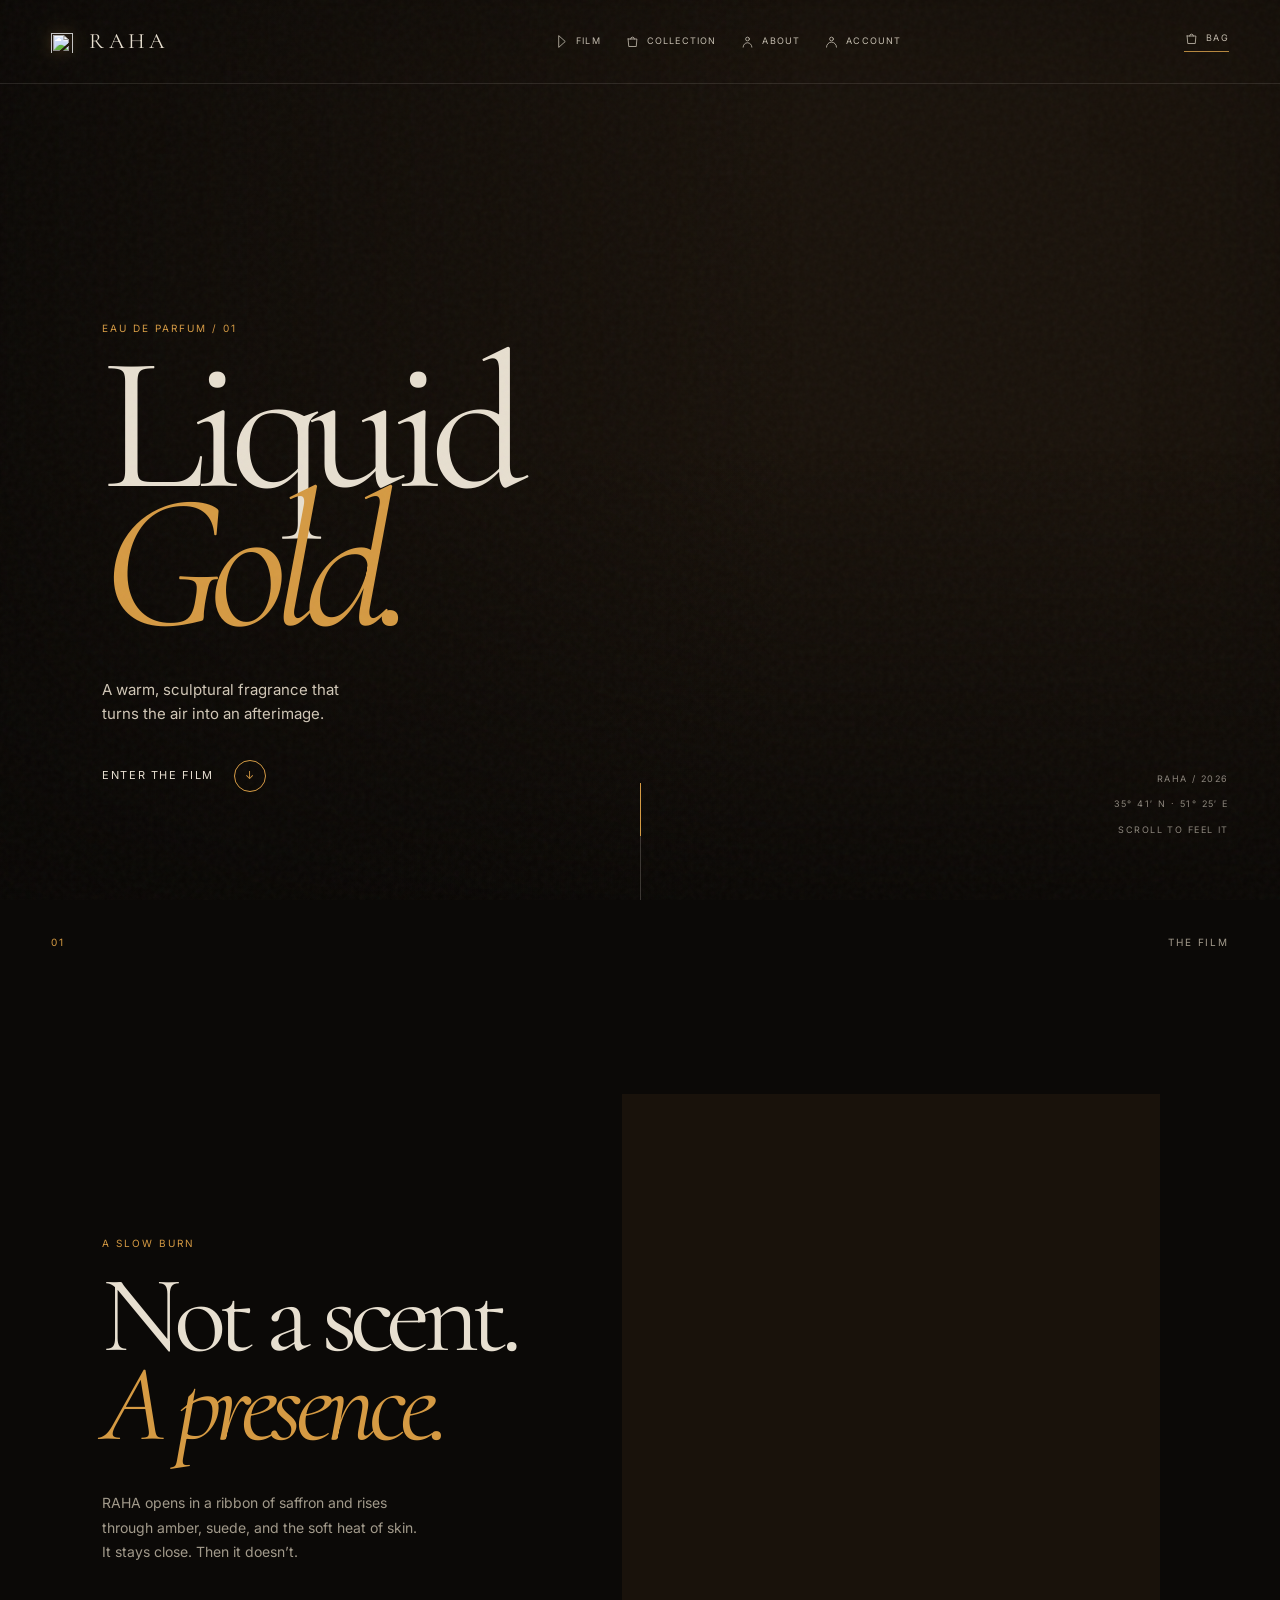
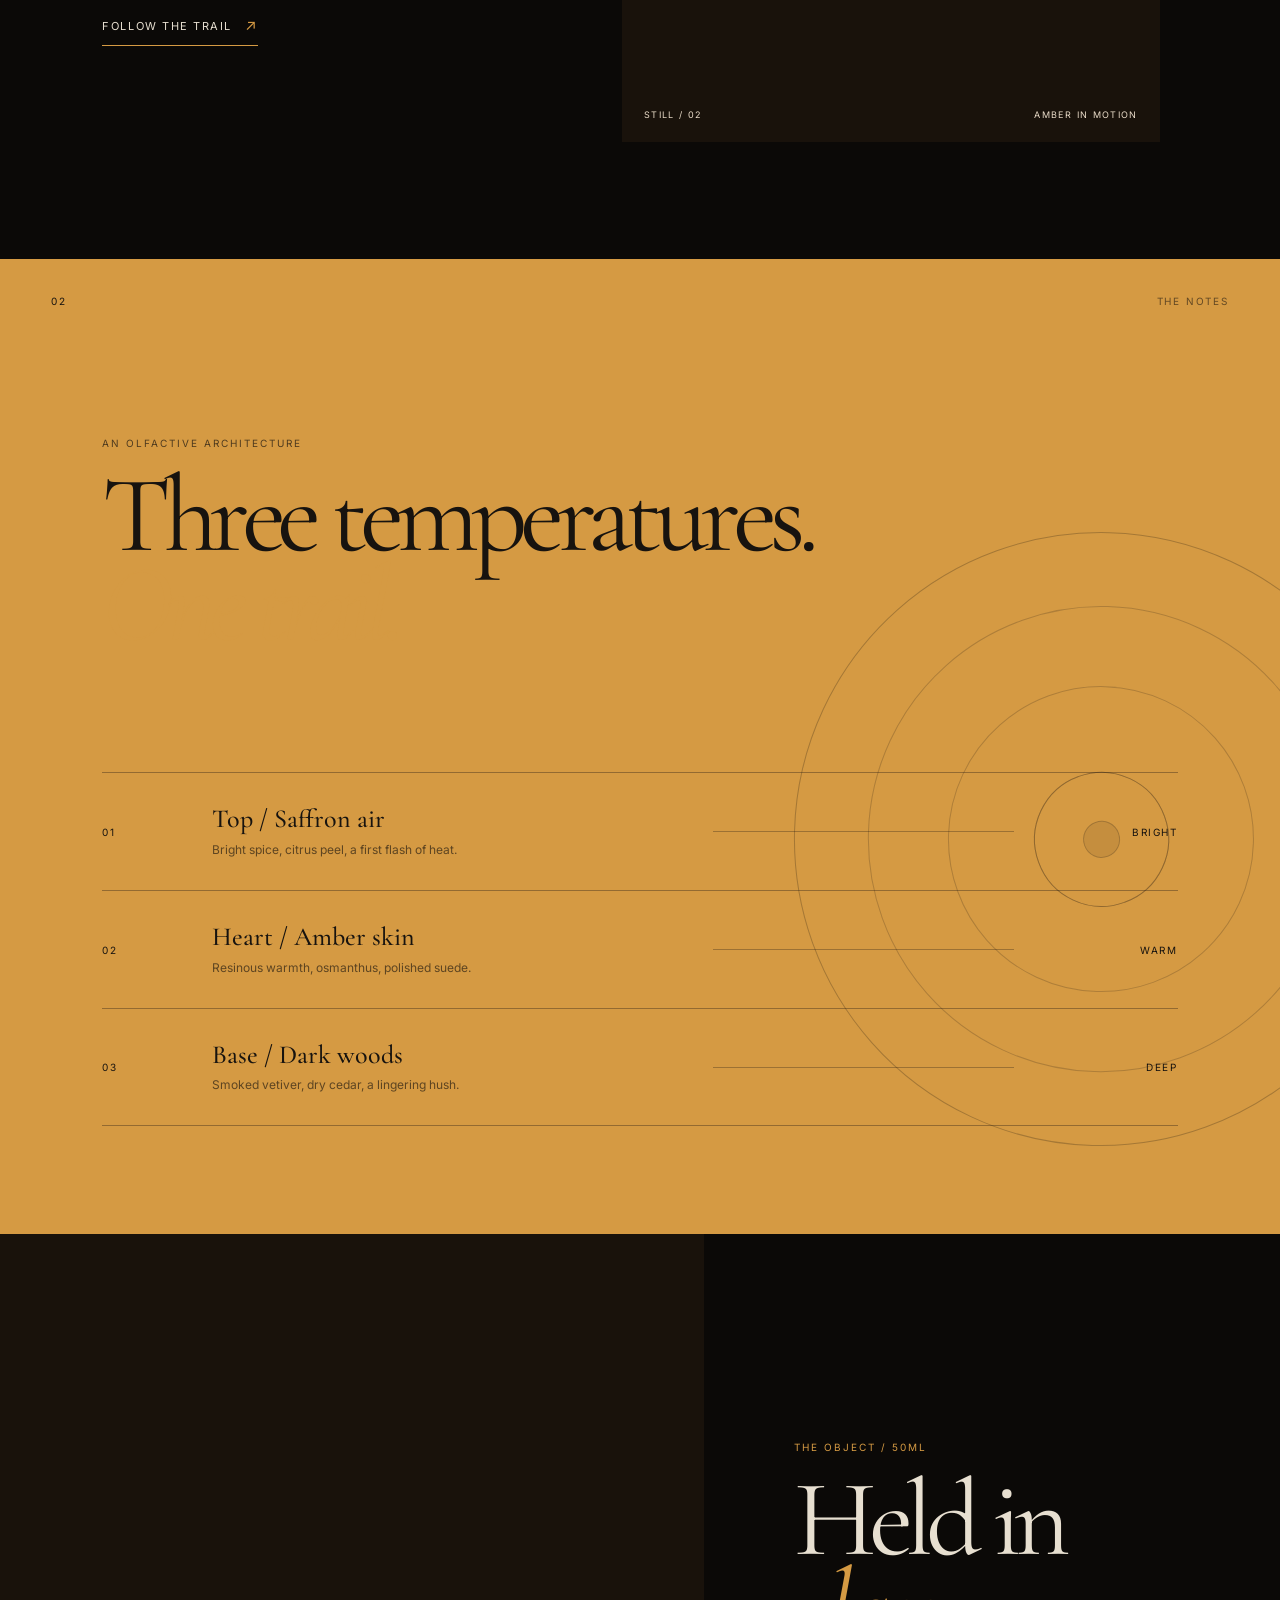
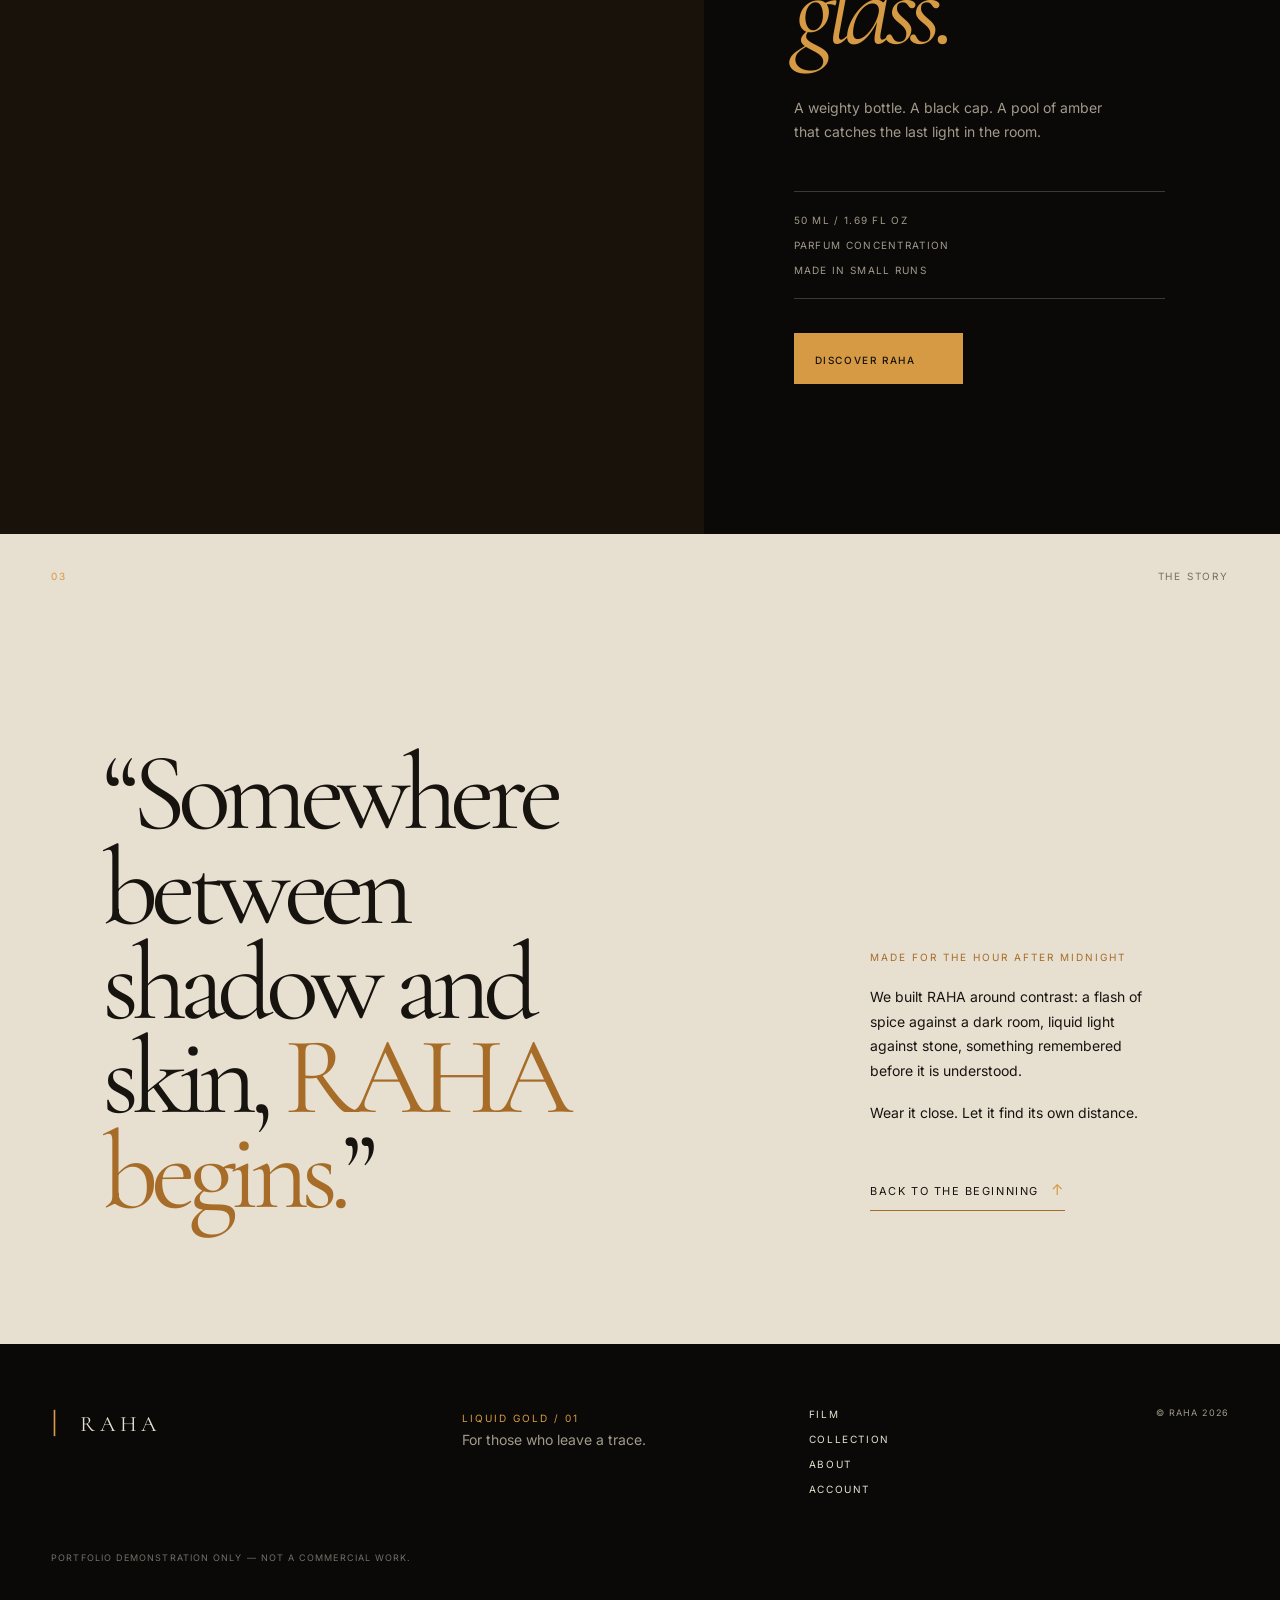
==== index.html @ 5ce5395a "feat: add account dashboard favourites and admin navigation" ====
<!doctype html>
<html lang="en">
<head>
  <meta charset="UTF-8" />
  <meta name="viewport" content="width=device-width, initial-scale=1.0" />
  <meta name="theme-color" content="#0b0907" />
  <meta name="description" content="RAHA — Liquid Gold. A fragrance film held in glass." />
  <title>RAHA — Liquid Gold</title>
  <link rel="preconnect" href="https://fonts.googleapis.com">
  <link rel="preconnect" href="https://fonts.gstatic.com" crossorigin>
  <link href="https://fonts.googleapis.com/css2?family=Cormorant+Garamond:wght@400;500;600;700&family=Inter:wght@400;500;600&display=swap" rel="stylesheet">
  <link rel="stylesheet" href="/styles.css" />
</head>
<body>
  <div class="noise" aria-hidden="true"></div>
  <header class="site-header"><a class="wordmark brand-lockup" href="/" aria-label="RAHA home"><img class="brand-mark" src="/media/raha-logo-mark.svg" alt=""><span>RAHA</span></a><nav class="icon-nav" aria-label="Primary navigation"><a href="/" title="The film" aria-label="The film"><svg class="nav-icon" viewBox="0 0 24 24"><path d="m8 3 10 9-10 9z"/></svg><span>Film</span></a><a href="/collection.html" title="Collection" aria-label="Collection"><svg class="nav-icon" viewBox="0 0 24 24"><path d="M5 8h14l-1 12H6L5 8Z"/><path d="M9 8a3 3 0 0 1 6 0"/></svg><span>Collection</span></a><a href="/about.html" title="About Yohana" aria-label="About Yohana"><svg class="nav-icon" viewBox="0 0 24 24"><circle cx="12" cy="8" r="3"/><path d="M5 21a7 7 0 0 1 14 0"/></svg><span>About</span></a><a href="/account.html" title="Account" aria-label="Account"><svg class="nav-icon" viewBox="0 0 24 24"><circle cx="12" cy="8" r="3"/><path d="M4 21a8 8 0 0 1 16 0"/></svg><span>Account</span></a></nav><div class="header-actions"><a class="icon-link bag-link" href="/collection.html#cart" title="Bag" aria-label="Bag"><svg class="nav-icon" viewBox="0 0 24 24"><path d="M5 8h14l-1 12H6L5 8Z"/><path d="M9 8a3 3 0 0 1 6 0"/></svg><span>Bag</span></a></div><button class="menu-toggle" type="button" aria-expanded="false" aria-controls="mobile-menu"><span></span><span></span><span></span><span class="sr-only">Open menu</span></button></header>
  <div id="mobile-menu" class="mobile-menu" aria-hidden="true"><a href="/">Film</a><a href="/collection.html">Collection</a><a href="/about.html">About</a><a href="/account.html">Account</a><a href="/collection.html#cart">Bag</a></div>

  <main id="top">
    <section class="hero" aria-labelledby="hero-title">
      <div class="hero-media media-frame" data-depth="0.08"><video autoplay muted loop playsinline poster="/media/raha-liquid-poster.jpg" aria-label="Abstract amber liquid moving in slow motion"><source src="/media/raha-liquid.mp4" type="video/mp4" /></video><div class="vignette"></div></div>
      
      <div class="hero-overlay"></div>
      <div class="hero-light" aria-hidden="true"></div>
      <div class="hero-copy" data-reveal>
        <p class="eyebrow">Eau de parfum / 01</p>
        <h1 id="hero-title">Liquid<br><em>Gold.</em></h1>
        <p class="hero-intro">A warm, sculptural fragrance that turns the air into an afterimage.</p>
        <a class="line-cta" data-magnetic href="#film"><span>Enter the film</span><b>↓</b></a>
      </div>
      <div class="hero-meta"><span>RAHA / 2026</span><span>35° 41′ N · 51° 25′ E</span><span>Scroll to feel it</span></div>
      <div class="hero-scroll" aria-hidden="true"><span></span></div>
    </section>

    <section id="film" class="film-section section-dark">
      <div class="section-kicker"><span>01</span><span>THE FILM</span></div>
      <div class="film-grid">
        <div class="film-copy" data-reveal><p class="eyebrow">A slow burn</p><h2>Not a scent.<br><em>A presence.</em></h2><p class="body-copy">RAHA opens in a ribbon of saffron and rises through amber, suede, and the soft heat of skin. It stays close. Then it doesn’t.</p><a class="text-link" href="#notes">Follow the trail <span>↗</span></a></div>
        <div class="film-reel media-frame" data-reveal data-depth="0.16"><video autoplay muted loop playsinline poster="/media/raha-product.mp4" aria-label="RAHA perfume bottle suspended in warm light"><source src="/media/raha-product.mp4" type="video/mp4" /></video><div class="media-caption"><span>Still / 02</span><span>Amber in motion</span></div></div>
      </div>
    </section>

    <section id="notes" class="notes-section section-amber">
      <div class="section-kicker dark-kicker"><span>02</span><span>THE NOTES</span></div>
      <div class="notes-heading" data-reveal><p class="eyebrow">An olfactive architecture</p><h2>Three temperatures.<br><em>One trail.</em></h2></div>
      <div class="notes-list">
        <article class="note-row" data-reveal><span class="note-index">01</span><div><h3>Top / Saffron air</h3><p>Bright spice, citrus peel, a first flash of heat.</p></div><span class="note-line"></span><span class="note-temp">Bright</span></article>
        <article class="note-row" data-reveal><span class="note-index">02</span><div><h3>Heart / Amber skin</h3><p>Resinous warmth, osmanthus, polished suede.</p></div><span class="note-line"></span><span class="note-temp">Warm</span></article>
        <article class="note-row" data-reveal><span class="note-index">03</span><div><h3>Base / Dark woods</h3><p>Smoked vetiver, dry cedar, a lingering hush.</p></div><span class="note-line"></span><span class="note-temp">Deep</span></article>
      </div>
      <div class="notes-orbit" aria-hidden="true"><span></span><span></span><span></span></div>
    </section>

    <section class="object-section section-dark" id="shop">
      <div class="object-media media-frame" data-depth="0.12"><video autoplay muted loop playsinline poster="/media/raha-stone.mp4" aria-label="RAHA perfume bottle in a monolithic gallery"><source src="/media/raha-stone.mp4" type="video/mp4" /></video></div>
      <div class="object-copy" data-reveal><p class="eyebrow">The object / 50ml</p><h2>Held in<br><em>glass.</em></h2><p class="body-copy">A weighty bottle. A black cap. A pool of amber that catches the last light in the room.</p><div class="object-details"><span>50 ml / 1.69 fl oz</span><span>Parfum concentration</span><span>Made in small runs</span></div><button class="button-primary" data-magnetic type="button" id="discover-button">Discover RAHA <span>↗</span></button></div>
    </section>

    <section id="story" class="story-section section-paper">
      <div class="section-kicker"><span>03</span><span>THE STORY</span></div>
      <div class="story-grid"><p class="story-display" data-reveal>“Somewhere between shadow and skin, <em>RAHA begins.</em>”</p><div class="story-copy" data-reveal><p class="eyebrow">Made for the hour after midnight</p><p>We built RAHA around contrast: a flash of spice against a dark room, liquid light against stone, something remembered before it is understood.</p><p>Wear it close. Let it find its own distance.</p><a class="text-link dark-link" href="#top">Back to the beginning <span>↑</span></a></div></div>
    </section>

    <footer class="site-footer"><div class="footer-mark"><span class="wordmark-mark">|</span> RAHA</div><div><span class="eyebrow">Liquid Gold / 01</span><p>For those who leave a trace.</p></div><div class="footer-links"><a href="#film">Film</a><a href="/collection.html">Collection</a><a href="/about.html">About</a><a href="/account.html">Account</a></div><small>© RAHA 2026</small><p class="noncommercial">Portfolio demonstration only — not a commercial work.</p></footer>
  </main>
    <script src="https://cdn.jsdelivr.net/npm/@supabase/supabase-js@2"></script><script src="/supabase-config.js"></script><script src="/script.js"></script><script src="/favorites.js"></script>
  </body>
</html>
---- styles.css ----
:root{--black:#0b0907;--ink:#17130f;--paper:#e7dfd0;--gold:#d59a43;--gold-soft:#f0c77e;--muted:#a29a8b;--line:rgba(231,223,208,.22);--serif:'Cormorant Garamond',Georgia,serif;--sans:'Inter',Arial,sans-serif}*{box-sizing:border-box}html{scroll-behavior:smooth}body{margin:0;background:var(--black);color:var(--paper);font-family:var(--sans);font-size:14px;line-height:1.6;overflow-x:hidden}.noise{position:fixed;inset:0;pointer-events:none;opacity:.07;z-index:20;background-image:url("data:image/svg+xml,%3Csvg viewBox='0 0 180 180' xmlns='http://www.w3.org/2000/svg'%3E%3Cfilter id='n'%3E%3CfeTurbulence type='fractalNoise' baseFrequency='.9' numOctaves='4' stitchTiles='stitch'/%3E%3C/filter%3E%3Crect width='100%25' height='100%25' filter='url(%23n)' opacity='.55'/%3E%3C/svg%3E")}.site-header{height:84px;position:fixed;z-index:30;top:0;left:0;right:0;display:flex;align-items:center;justify-content:space-between;padding:0 4vw;border-bottom:1px solid rgba(231,223,208,.12);mix-blend-mode:screen}.wordmark,.footer-mark{color:var(--paper);font-family:var(--serif);font-size:22px;letter-spacing:.22em;text-decoration:none}.wordmark-mark{color:var(--gold);display:inline-block;margin-right:7px;font-family:var(--sans);font-weight:400}.desktop-nav{display:flex;gap:32px;margin-left:12vw}.desktop-nav a,.shop-link,.sound-toggle,.mobile-menu a,.footer-links a{color:var(--paper);text-decoration:none;font-size:10px;letter-spacing:.16em;text-transform:uppercase}.desktop-nav a{opacity:.72;transition:opacity .25s}.desktop-nav a:hover,.footer-links a:hover{opacity:1}.header-actions{display:flex;align-items:center;gap:24px}.sound-toggle{border:0;background:none;cursor:pointer;padding:10px 0;color:var(--paper);display:flex;gap:8px;align-items:center}.sound-dot{width:7px;height:7px;border:1px solid var(--gold);border-radius:50%;display:inline-block}.sound-toggle[aria-pressed=true] .sound-dot{background:var(--gold);box-shadow:0 0 12px var(--gold)}.shop-link{border-bottom:1px solid var(--gold);padding-bottom:5px}.shop-link span,.text-link span,.button-primary span{color:var(--gold);font-size:15px;margin-left:8px}.menu-toggle{display:none;background:none;border:0;width:28px;padding:6px 0}.menu-toggle span{display:block;height:1px;background:var(--paper);margin:5px 0}.mobile-menu{display:none}.hero{height:100svh;min-height:680px;position:relative;display:flex;align-items:flex-end;overflow:hidden}.media-frame{position:relative;overflow:hidden;background:#19120b}.media-frame video{width:100%;height:100%;object-fit:cover;display:block;filter:saturate(.9) contrast(1.04)}.hero-media{position:absolute;inset:0;transform:scale(1.08);will-change:transform}.hero-media video{filter:brightness(.62) saturate(1.1)}.hero-overlay{position:absolute;inset:0;background:linear-gradient(90deg,rgba(9,7,5,.76),transparent 62%),linear-gradient(0deg,rgba(9,7,5,.85),transparent 50%)}.vignette{position:absolute;inset:0;box-shadow:inset 0 0 160px rgba(0,0,0,.45)}.hero-copy{position:relative;z-index:2;padding:0 8vw 12vh;max-width:770px}.eyebrow{font-size:10px;letter-spacing:.2em;text-transform:uppercase;color:var(--gold);margin:0 0 20px}.hero h1{font-family:var(--serif);font-weight:400;font-size:clamp(90px,15vw,220px);line-height:.72;letter-spacing:-.07em;margin:0 0 46px}.hero h1 em,.section-dark h2 em,.section-amber h2 em,.object-copy h2 em{color:var(--gold);font-weight:400}.hero-intro{font-size:15px;line-height:1.6;max-width:270px;color:#d1c7b7;margin:0 0 34px}.line-cta{color:var(--paper);text-decoration:none;display:flex;align-items:center;gap:20px;width:max-content;font-size:11px;letter-spacing:.14em;text-transform:uppercase}.line-cta b{font-weight:400;border:1px solid var(--gold);border-radius:50%;width:32px;height:32px;display:grid;place-items:center;color:var(--gold)}.hero-meta{position:absolute;right:4vw;bottom:7vh;display:flex;flex-direction:column;gap:11px;text-align:right;color:rgba(231,223,208,.58);font-size:9px;letter-spacing:.16em;text-transform:uppercase}.hero-scroll{position:absolute;bottom:0;left:50%;height:13vh;width:1px;background:rgba(231,223,208,.22)}.hero-scroll span{display:block;height:45%;background:var(--gold);animation:scrollLine 2s ease-in-out infinite}@keyframes scrollLine{0%,100%{transform:translateY(0);opacity:.2}50%{transform:translateY(120%);opacity:1}}.section-dark{background:var(--black);position:relative}.section-kicker{display:flex;justify-content:space-between;padding:34px 4vw 0;color:var(--muted);font-size:10px;letter-spacing:.18em}.section-kicker span:first-child{color:var(--gold)}.film-section{min-height:100vh;padding-bottom:13vh}.film-grid{display:grid;grid-template-columns:40% 50%;gap:7vw;align-items:center;max-width:1400px;margin:0 auto;padding:16vh 8vw 0}.film-copy{padding-top:5vh}.section-dark h2,.section-amber h2,.object-copy h2{font:400 clamp(68px,8.5vw,128px)/.82 var(--serif);letter-spacing:-.07em;margin:0 0 42px}.body-copy{color:var(--muted);max-width:320px;font-size:14px;line-height:1.75}.text-link{display:inline-block;margin-top:34px;color:var(--paper);font-size:11px;letter-spacing:.14em;text-transform:uppercase;text-decoration:none;border-bottom:1px solid var(--gold);padding-bottom:8px}.film-reel{height:min(72vh,720px);min-height:460px}.film-reel video{filter:saturate(.75) contrast(1.08)}.media-caption{position:absolute;left:22px;right:22px;bottom:20px;display:flex;justify-content:space-between;font-size:9px;letter-spacing:.15em;text-transform:uppercase;color:#eadcc9}.section-amber{background:var(--gold);color:var(--ink);min-height:100vh;position:relative;overflow:hidden;padding-bottom:12vh}.dark-kicker{color:rgba(23,19,15,.6)}.dark-kicker span:first-child{color:var(--ink)}.notes-heading{padding:14vh 8vw 9vh;position:relative;z-index:2}.notes-heading .eyebrow{color:var(--ink);opacity:.7}.notes-list{position:relative;z-index:2;margin:0 8vw;max-width:1100px}.note-row{border-top:1px solid rgba(23,19,15,.35);display:grid;grid-template-columns:8% 1fr 28% 13%;align-items:center;min-height:118px;gap:24px}.note-row:last-child{border-bottom:1px solid rgba(23,19,15,.35)}.note-index,.note-temp{font-size:10px;letter-spacing:.16em}.note-row h3{font:500 26px/1.1 var(--serif);margin:0 0 6px}.note-row p{margin:0;color:rgba(23,19,15,.63);font-size:12px}.note-line{height:1px;background:rgba(23,19,15,.3)}.note-temp{text-align:right;text-transform:uppercase}.notes-orbit{position:absolute;right:-10vw;top:28%;width:48vw;height:48vw;border:1px solid rgba(23,19,15,.25);border-radius:50%;transform:rotate(-20deg)}.notes-orbit:before,.notes-orbit:after,.notes-orbit span{content:"";position:absolute;border:1px solid rgba(23,19,15,.2);border-radius:50%;inset:12%}.notes-orbit:after{inset:25%}.notes-orbit span{inset:39%}.notes-orbit span:nth-child(2){inset:47%;background:rgba(23,19,15,.08)}.object-section{min-height:100vh;display:grid;grid-template-columns:55% 45%;align-items:stretch}.object-media{min-height:720px}.object-media video{filter:brightness(.68) saturate(.75)}.object-copy{padding:18vh 9vw 12vh 7vw;align-self:center}.object-details{border-top:1px solid var(--line);border-bottom:1px solid var(--line);margin-top:46px;padding:20px 0;display:flex;flex-direction:column;gap:9px;color:var(--muted);font-size:10px;letter-spacing:.13em;text-transform:uppercase}.button-primary{background:var(--gold);border:0;color:var(--ink);margin-top:34px;padding:16px 21px;font:500 10px var(--sans);letter-spacing:.16em;text-transform:uppercase;cursor:pointer;transition:transform .3s,background .3s}.button-primary:hover{background:var(--gold-soft);transform:translateY(-3px)}.section-paper{background:var(--paper);color:var(--ink);min-height:90vh;padding-bottom:13vh}.section-paper .section-kicker{color:rgba(23,19,15,.55)}.section-paper .section-kicker span:first-child{color:var(--gold)}.story-grid{display:grid;grid-template-columns:1.15fr .6fr;gap:14vw;align-items:end;padding:18vh 8vw 0}.story-display{font:400 clamp(62px,8.6vw,132px)/.86 var(--serif);letter-spacing:-.07em;margin:0;max-width:820px}.story-display em{color:#a66c28;font-style:normal}.story-copy{max-width:290px;padding-bottom:1vh}.story-copy .eyebrow{color:#a66c28}.story-copy p:not(.eyebrow){font-size:14px;line-height:1.75;margin:0 0 18px}.dark-link{color:var(--ink);border-color:#a66c28}.site-footer{background:var(--black);padding:62px 4vw;display:grid;grid-template-columns:1.2fr 1fr 1fr auto;gap:30px;align-items:start}.site-footer .eyebrow{margin-bottom:8px}.site-footer p{margin:0;color:var(--muted)}.footer-links{display:flex;flex-direction:column;gap:9px}.site-footer small{color:var(--muted);font-size:9px;letter-spacing:.12em;text-transform:uppercase}.data-reveal,[data-reveal]{opacity:0;transform:translateY(28px);transition:opacity .9s ease,transform .9s cubic-bezier(.2,.7,.1,1)}[data-reveal].is-visible{opacity:1;transform:translateY(0)}.sr-only{position:absolute;width:1px;height:1px;padding:0;margin:-1px;overflow:hidden;clip:rect(0,0,0,0);white-space:nowrap;border:0}@media(max-width:800px){.site-header{height:70px;padding:0 6vw}.desktop-nav,.header-actions{display:none}.menu-toggle{display:block}.mobile-menu{position:fixed;z-index:29;inset:70px 0 auto;background:rgba(11,9,7,.96);padding:24px 6vw 32px;display:flex;flex-direction:column;gap:18px;transform:translateY(-120%);transition:transform .45s ease}.mobile-menu.is-open{transform:translateY(0)}.hero{min-height:720px}.hero-copy{padding:0 8vw 17vh}.hero h1{font-size:clamp(88px,25vw,160px);margin-bottom:38px}.hero-meta{right:8vw;bottom:5vh;font-size:8px}.hero-meta span:nth-child(2){display:none}.hero-scroll{left:8vw}.film-grid,.story-grid{display:block;padding:12vh 8vw 0}.film-copy{padding:0 0 10vh}.film-reel{min-height:480px;height:68vh}.section-dark h2,.section-amber h2,.object-copy h2{font-size:clamp(72px,18vw,112px)}.notes-heading{padding:12vh 8vw 9vh}.notes-list{margin:0 8vw}.note-row{grid-template-columns:12% 1fr;gap:4px 14px;padding:22px 0}.note-line{display:none}.note-temp{grid-column:2;text-align:left;margin-top:4px;color:rgba(23,19,15,.55)}.object-section{display:flex;flex-direction:column}.object-media{min-height:66vh}.object-copy{padding:12vh 8vw 14vh}.story-display{margin-bottom:12vh}.story-copy{max-width:100%;padding-bottom:0}.site-footer{grid-template-columns:1fr 1fr;padding:54px 8vw}.site-footer small{grid-column:1/-1}.footer-links{grid-column:2;grid-row:1/3}.noise{opacity:.045}}@media(prefers-reduced-motion:reduce){html{scroll-behavior:auto}.hero-scroll span{animation:none}[data-reveal]{opacity:1;transform:none;transition:none}.hero-media,.media-frame video{transform:none!important}.mobile-menu{transition:none}}/* Additional page systems */
.collection-page,.about-page,.admin-page{background:var(--black);padding-top:84px}.collection-hero{padding:15vh 8vw 12vh;min-height:60vh;background:radial-gradient(circle at 80% 25%,rgba(213,154,67,.22),transparent 34%)}.collection-hero h1,.about-copy h1,.admin-login h1,.dashboard h1{font:400 clamp(78px,11vw,160px)/.8 var(--serif);letter-spacing:-.07em;margin:0 0 40px}.collection-hero h1 em,.about-copy h1 em,.admin-login h1 em,.dashboard h1 em{color:var(--gold);font-style:normal}.collection-hero>p:last-child{max-width:340px;color:var(--muted)}.collection-grid{display:grid;grid-template-columns:repeat(2,minmax(0,1fr));gap:2px;background:var(--line)}.perfume-card{background:var(--black);padding:18px 4vw 50px}.perfume-image{height:min(62vw,690px);position:relative;overflow:hidden;background:#1b130e}.perfume-image img{width:100%;height:100%;object-fit:cover;transition:transform 1s cubic-bezier(.2,.7,.1,1);display:block}.perfume-card:hover .perfume-image img{transform:scale(1.05)}.perfume-image span{position:absolute;bottom:17px;left:18px;color:var(--paper);font-size:9px;letter-spacing:.14em;text-transform:uppercase}.perfume-meta{display:flex;justify-content:space-between;align-items:flex-start;padding-top:24px}.perfume-meta .eyebrow{margin:0 0 6px;color:var(--gold)}.perfume-meta h2{font:400 42px/1 var(--serif);margin:0}.perfume-meta strong{font-weight:400;color:var(--gold);font-size:12px}.card-note{color:var(--muted);font-size:12px;margin-top:12px}.about-hero{display:grid;grid-template-columns:47% 53%;min-height:calc(100vh - 84px)}.about-photo{min-height:700px;overflow:hidden}.about-photo img{width:100%;height:100%;object-fit:cover;object-position:center 20%;filter:saturate(.8) contrast(1.05)}.about-copy{align-self:center;padding:12vh 10vw 12vh 8vw}.about-copy>p:not(.eyebrow){max-width:390px;color:var(--muted);line-height:1.8;margin-bottom:34px}.about-manifesto{background:var(--gold);color:var(--ink);padding:16vh 12vw;min-height:58vh}.about-manifesto .eyebrow{color:var(--ink);opacity:.7}.about-manifesto p:not(.eyebrow){font:400 clamp(48px,7vw,100px)/.86 var(--serif);letter-spacing:-.06em;max-width:1000px;margin:30px 0}.about-manifesto span{font-size:11px;letter-spacing:.16em;text-transform:uppercase}.admin-shell{min-height:calc(100vh - 84px);padding:12vh 8vw}.admin-login{max-width:560px;margin:0 auto;padding:7vh 6vw;border:1px solid var(--line);background:rgba(255,255,255,.02)}.admin-login h1{font-size:clamp(70px,9vw,120px)}#login-form{display:flex;flex-direction:column;gap:18px}.admin-login label{font-size:10px;letter-spacing:.14em;text-transform:uppercase;color:var(--muted)}.admin-login input{display:block;width:100%;margin-top:7px;background:transparent;border:0;border-bottom:1px solid var(--line);padding:12px 0;color:var(--paper);outline:none}.admin-login input:focus{border-color:var(--gold)}.form-error{color:#ef9c80;font-size:12px}.dashboard-top{display:flex;justify-content:space-between;align-items:end}.dashboard h1{font-size:clamp(70px,9vw,120px)}.stats{display:grid;grid-template-columns:repeat(3,1fr);border-top:1px solid var(--line);border-bottom:1px solid var(--line);margin:6vh 0 5vh}.stats div{padding:24px;border-right:1px solid var(--line)}.stats div:last-child{border:0}.stats span{display:block;font-size:9px;letter-spacing:.15em;color:var(--muted)}.stats strong{display:block;color:var(--gold);font:400 42px var(--serif);margin-top:8px}.admin-table-wrap{overflow-x:auto}table{width:100%;border-collapse:collapse;min-width:670px}th,td{text-align:left;border-bottom:1px solid var(--line);padding:18px 12px;font-size:12px}th{font-size:9px;letter-spacing:.15em;color:var(--muted);font-weight:400}td strong{display:block;font:400 23px var(--serif)}td small{color:var(--muted)}td select,td input{background:#1d1711;color:var(--paper);border:1px solid var(--line);padding:8px}td input{width:70px}.save-row{background:none;color:var(--gold);border:0;border-bottom:1px solid var(--gold);padding:6px 0;cursor:pointer}.admin-label{font-size:9px;letter-spacing:.16em;color:var(--muted)}@media(max-width:800px){.collection-page,.about-page,.admin-page{padding-top:70px}.collection-hero{padding:12vh 8vw 10vh}.collection-grid{display:block}.perfume-card{padding:8px 8vw 44px}.perfume-image{height:110vw}.about-hero{display:block}.about-photo{height:90vw;min-height:0}.about-copy{padding:12vh 8vw}.about-manifesto{padding:14vh 8vw}.admin-shell{padding:10vh 6vw}.admin-login{padding:7vh 7vw}.stats{grid-template-columns:1fr}.stats div{border-right:0;border-bottom:1px solid var(--line)}.dashboard-top{align-items:start}.admin-label{display:none}}

button.text-link{background:transparent;border:0;color:var(--gold);font:inherit;cursor:pointer;padding:0;text-align:left}
/* Account and collection system */
.account-page{background:radial-gradient(circle at 70% 20%,rgba(213,154,67,.18),transparent 36%),var(--black);padding-top:84px;min-height:100vh}.account-shell{min-height:calc(100vh - 84px);display:grid;place-items:center;padding:10vh 6vw}.account-card{width:min(560px,100%);padding:7vh 7vw;border:1px solid var(--line);background:rgba(255,255,255,.025);box-shadow:0 30px 100px rgba(0,0,0,.25)}.account-card h1{font:400 clamp(76px,10vw,132px)/.78 var(--serif);letter-spacing:-.07em;margin:0 0 44px}.account-card h1 em{color:var(--gold);font-style:normal}.account-tabs{display:flex;gap:22px;border-bottom:1px solid var(--line);margin-bottom:30px}.account-tabs button{appearance:none;background:none;border:0;color:var(--muted);padding:0 0 14px;font:10px var(--sans);letter-spacing:.15em;text-transform:uppercase;cursor:pointer}.account-tabs button.active{color:var(--paper);border-bottom:1px solid var(--gold)}#account-form{display:flex;flex-direction:column;gap:18px}.account-card label{font-size:10px;letter-spacing:.14em;text-transform:uppercase;color:var(--muted)}.account-card input{display:block;width:100%;margin-top:7px;background:transparent;border:0;border-bottom:1px solid var(--line);padding:12px 0;color:var(--paper);outline:none;font:14px var(--sans)}.account-card input:focus{border-color:var(--gold)}.account-cta{display:inline-block;text-decoration:none}.signed-in-copy{color:var(--muted);max-width:280px}.account-card .text-link{margin-top:25px}.private-note{color:var(--muted);font-size:11px;line-height:1.7;margin-top:25px}
@media(max-width:800px){.account-page{padding-top:70px}.account-shell{min-height:calc(100vh - 70px);padding:8vh 6vw}.account-card{padding:8vh 8vw}}
cart-trigger{background:none;border:0;cursor:pointer}.cart-drawer{position:fixed;z-index:40;top:0;right:0;width:min(470px,100vw);height:100vh;background:rgba(15,11,8,.98);border-left:1px solid var(--line);padding:42px 34px;transform:translateX(102%);transition:transform .55s cubic-bezier(.2,.7,.1,1);overflow:auto}.cart-drawer.is-open{transform:translateX(0)}.cart-head{display:flex;justify-content:space-between;align-items:start}.cart-item{display:grid;grid-template-columns:68px 1fr auto;gap:14px;align-items:center;border-bottom:1px solid var(--line);padding:18px 0}.cart-item img{width:68px;height:82px;object-fit:cover}.cart-item strong,.cart-item small{display:block}.cart-item small{color:var(--muted);font-size:11px;margin-top:6px}.cart-total{display:flex;justify-content:space-between;margin:25px 0;padding-top:20px;border-top:1px solid var(--line)}.cart-total strong{font:400 28px var(--serif);color:var(--gold)}.checkout-form{display:flex;flex-direction:column;gap:12px;border-top:1px solid var(--line);padding-top:24px}.checkout-form input,.review-modal input,.review-modal textarea{width:100%;background:transparent;border:0;border-bottom:1px solid var(--line);color:var(--paper);padding:13px 0;font:13px var(--sans);outline:none}.review-modal textarea{border:1px solid var(--line);padding:12px;resize:vertical;margin-top:8px}.checkout-form input:focus,.review-modal input:focus,.review-modal textarea:focus{border-color:var(--gold)}.card-actions{display:flex;align-items:center;gap:18px;flex-wrap:wrap;margin-top:22px}.rating-summary{font-size:10px;letter-spacing:.08em;color:var(--gold);margin-right:auto}.card-actions .text-link{margin-top:0;background:none;border:0;cursor:pointer;padding:0}.modal-backdrop{position:fixed;inset:0;z-index:50;background:rgba(0,0,0,.72);display:grid;place-items:center;padding:24px}.modal-backdrop[hidden]{display:none}.review-modal{position:relative;background:var(--ink);border:1px solid var(--line);width:min(520px,100%);padding:48px}.review-modal h2{font:400 clamp(52px,8vw,84px)/.82 var(--serif);margin:0 0 32px}.modal-close{position:absolute;top:25px;right:28px}.review-modal form{display:flex;flex-direction:column;gap:16px}.rating-input{display:flex;gap:8px}.rating-input button{background:none;border:0;color:rgba(213,154,67,.35);font-size:25px;cursor:pointer;padding:0}.rating-input button.selected{color:var(--gold)}
@media(max-width:800px){.cart-drawer{padding:34px 24px}.review-modal{padding:40px 25px}.card-actions{gap:12px}.rating-summary{width:100%;margin-bottom:4px}}
.orders-section{margin-top:48px;border-top:1px solid var(--line);padding-top:26px}.order-row{display:grid;grid-template-columns:1fr auto auto;gap:16px;align-items:center;border-bottom:1px solid var(--line);padding:16px 0}.order-row strong,.order-row small{display:block}.order-row small{color:var(--muted);font-size:10px;margin-top:5px}.order-row span{text-transform:uppercase;font-size:9px;letter-spacing:.12em;color:var(--gold)}.order-row b{font:400 20px var(--serif);color:var(--gold)}.admin-ops{display:grid;grid-template-columns:1fr 1fr;gap:5vw;margin-top:8vh}.admin-ops h2{font:400 54px var(--serif);margin:0 0 24px}.admin-ops .admin-table-wrap{border-top:1px solid var(--line)}.admin-ops table{min-width:0}.admin-ops th,.admin-ops td{padding:13px 8px;font-size:10px}.admin-ops td strong{font-size:18px}.admin-ops .compact-status{background:#1d1711;color:var(--paper);border:1px solid var(--line);padding:6px;font-size:10px}@media(max-width:800px){.order-row{grid-template-columns:1fr auto}.order-row b{grid-column:2;grid-row:1}.order-row span{grid-column:1}.admin-ops{display:block}.admin-ops>section+section{margin-top:50px}.admin-ops h2{font-size:46px}}

.icon-nav{display:flex;align-items:center;gap:24px;margin-left:8vw}.icon-nav a,.icon-link{display:inline-flex;align-items:center;gap:7px;color:var(--paper);text-decoration:none;font-size:9px;letter-spacing:.13em;text-transform:uppercase;opacity:.82;transition:opacity .25s,color .25s}.icon-nav a:hover,.icon-link:hover{opacity:1;color:var(--gold)}.nav-icon{width:15px;height:15px;stroke:currentColor;fill:none;stroke-width:1.3;stroke-linecap:round;stroke-linejoin:round}.header-actions .icon-link{border-bottom:1px solid var(--gold);padding-bottom:5px}.noncommercial{grid-column:1/-1;color:rgba(231,223,208,.48)!important;font-size:9px!important;letter-spacing:.12em;text-transform:uppercase;margin-top:24px!important}@media(max-width:800px){.icon-nav,.header-actions{display:none}.site-header{justify-content:space-between}.icon-nav a span{display:none}}

/* RAHA collection expansion / brand mark / commerce trust */
.brand-lockup{display:inline-flex;align-items:center;gap:9px;letter-spacing:.2em}.brand-mark{width:24px;height:24px;object-fit:contain;display:block;filter:drop-shadow(0 0 8px rgba(213,154,67,.28))}.site-footer .brand-mark{width:30px;height:30px}.brand-lockup span{display:inline-block}.header-actions b{display:inline-grid;place-items:center;min-width:17px;height:17px;padding:0 4px;border:1px solid var(--gold);border-radius:99px;color:var(--gold);font-size:9px;font-weight:500;margin-left:4px}.collection-hero-expanded{padding-bottom:7vh}.collection-intro-row{display:flex;align-items:flex-end;justify-content:space-between;gap:40px;max-width:760px}.collection-intro-row>p{max-width:360px;margin:0;color:var(--muted);line-height:1.7}.collection-count{display:flex;align-items:center;gap:12px;color:var(--gold);font:400 72px/.75 var(--serif);letter-spacing:-.06em}.collection-count small{font:500 9px/1.35 var(--sans);letter-spacing:.16em}.collection-rail{display:flex;justify-content:space-between;gap:20px;border-top:1px solid var(--line);margin-top:8vh;padding-top:14px;max-width:1080px;color:var(--muted);font-size:9px;letter-spacing:.14em;text-transform:uppercase}.collection-grid{grid-template-columns:repeat(3,minmax(0,1fr));gap:1px}.perfume-card{padding:14px 2vw 34px}.perfume-image{height:min(42vw,520px)}.perfume-meta h2{font-size:34px}.perfume-card .card-note{min-height:38px}.card-actions{align-items:center}.rating-summary{font-size:10px;letter-spacing:.06em;color:var(--gold);white-space:nowrap}.rating-summary.is-new{color:var(--muted)}.stars{letter-spacing:.08em;color:var(--gold)}.stock-flag{position:absolute;top:16px;right:16px;color:var(--paper);font-size:9px;letter-spacing:.15em;font-weight:500}.add-button:disabled{color:var(--muted);cursor:not-allowed;border-color:transparent}.collection-proof{background:var(--gold);color:var(--ink);padding:14vh 8vw 16vh;display:grid;grid-template-columns:1fr .65fr;column-gap:12vw}.collection-proof .eyebrow{color:var(--ink);opacity:.68;grid-column:1/-1}.collection-proof h2{font:400 clamp(72px,9vw,132px)/.82 var(--serif);letter-spacing:-.07em;margin:28px 0 0}.collection-proof h2 em{font-style:normal}.collection-proof>p:last-child{align-self:end;max-width:320px;line-height:1.8;color:rgba(23,19,15,.67);margin:0}.cart-security{color:var(--muted);font-size:11px;line-height:1.55;margin:14px 0 0}.cart-drawer .checkout-form{margin-top:8px}@media(max-width:980px){.collection-grid{grid-template-columns:repeat(2,minmax(0,1fr))}.perfume-image{height:min(62vw,620px)}}@media(max-width:800px){.brand-mark{width:21px;height:21px}.collection-intro-row{display:block}.collection-count{margin-top:34px;font-size:58px}.collection-rail{display:grid;grid-template-columns:1fr 1fr;margin-top:6vh}.collection-rail span:last-child{grid-column:1/-1;margin-top:12px}.collection-grid{display:block}.perfume-card{padding:8px 8vw 44px}.perfume-image{height:110vw}.collection-proof{display:block;padding:13vh 8vw}.collection-proof h2{margin-bottom:10vh}.collection-proof>p:last-child{max-width:100%}}

/* Collection discovery controls */
.brand-mark{width:22px;height:22px;object-fit:contain;vertical-align:-5px;margin-right:7px}.collection-controls{display:flex;justify-content:space-between;align-items:center;gap:24px;padding:0 4vw 28px;border-bottom:1px solid var(--line)}.collection-search input{width:min(320px,42vw);border:0;border-bottom:1px solid var(--line);background:transparent;color:var(--paper);padding:10px 0;font:12px var(--sans);outline:none}.collection-search input:focus{border-color:var(--gold)}.collection-filters{display:flex;flex-wrap:wrap;gap:8px}.filter-chip{border:1px solid var(--line);background:transparent;color:var(--muted);padding:9px 13px;font:10px var(--sans);letter-spacing:.12em;text-transform:uppercase;cursor:pointer}.filter-chip:hover,.filter-chip.is-active{border-color:var(--gold);color:var(--gold)}.collection-empty{grid-column:1/-1;padding:12vh 8vw;color:var(--muted);font-family:var(--serif);font-size:42px}@media(max-width:800px){.collection-controls{display:block;padding:0 8vw 24px}.collection-search input{width:100%;margin-bottom:18px}.collection-filters{gap:6px}.filter-chip{padding:8px 10px}.collection-empty{font-size:34px}}
/* Asset delivery: fixed aspect ratio prevents layout shift while WebP images load. */
.perfume-image{aspect-ratio:4/5;overflow:hidden;background:#14100d}.perfume-image img{width:100%;height:100%;object-fit:cover;display:block}
html,body{overflow-x:hidden}
/* Studio stock management */
.admin-help{max-width:390px;color:var(--muted);font-size:12px;line-height:1.7;margin:-16px 0 28px}.admin-tabs,.stock-actions{display:flex;align-items:center;gap:22px}.admin-tabs{border-bottom:1px solid var(--line);margin:4vh 0 0}.admin-tab{color:var(--muted);text-decoration:none;font-size:10px;letter-spacing:.14em;text-transform:uppercase;padding:0 0 14px;border-bottom:1px solid transparent}.admin-tab:hover,.admin-tab.active{color:var(--gold);border-color:var(--gold)}.stock-toolbar{display:flex;justify-content:space-between;align-items:end;gap:24px;margin:5vh 0 2vh}.stock-search{flex:1;max-width:480px}.stock-search input{width:100%;background:transparent;border:0;border-bottom:1px solid var(--line);color:var(--paper);padding:12px 0;outline:0;font:12px var(--sans)}.stock-search input:focus{border-color:var(--gold)}.stock-filter{color:var(--muted);font-size:9px;letter-spacing:.15em;text-transform:uppercase}.stock-filter select{margin-left:10px;background:#1d1711;color:var(--paper);border:1px solid var(--line);padding:10px;font:12px var(--sans)}.form-message{min-height:20px;color:var(--gold);font-size:12px}.stock-table .stock-input{width:82px;background:#1d1711;color:var(--paper);border:1px solid var(--line);padding:9px}.stock-table tr.is-low td:first-child strong{color:var(--gold)}.reorder-badge{display:inline-block;color:var(--muted);border:1px solid var(--line);padding:6px 8px;font-size:9px;letter-spacing:.1em;text-transform:uppercase}.reorder-badge.needs-reorder{color:#efb37b;border-color:#efb37b}.save-row{color:var(--gold);text-decoration:none;background:none;border:0;border-bottom:1px solid var(--gold);padding:6px 0;cursor:pointer;font:11px var(--sans)}.save-row:disabled{opacity:.45;cursor:wait}@media(max-width:800px){.stock-toolbar{display:block}.stock-search{display:block;max-width:none;margin-bottom:18px}.stock-filter select{margin-left:8px}.stock-actions{gap:12px;align-items:flex-start}.stock-table{min-width:760px}}
/* Product detail system */
.product-page{background:var(--black);padding-top:84px}.product-hero{min-height:calc(100svh - 84px);display:grid;grid-template-columns:45% 55%;align-items:stretch}.product-hero-copy{align-self:center;padding:12vh 7vw 12vh 9vw}.product-hero-copy h1{font:400 clamp(76px,10vw,150px)/.78 var(--serif);letter-spacing:-.07em;margin:0 0 28px}.product-tagline{max-width:310px;color:var(--muted);font-size:15px;line-height:1.7}.product-price-row{display:flex;align-items:center;gap:20px;margin:34px 0;color:var(--gold);font-size:12px}.product-price-row strong{font:400 28px var(--serif)}.product-price-row span{color:var(--muted);font-size:10px;letter-spacing:.12em;text-transform:uppercase}.product-back{display:block;margin-top:26px}.product-hero-image{min-height:720px;background:#1a120c;overflow:hidden}.product-hero-image img{width:100%;height:100%;object-fit:cover;display:block}.product-film-section{min-height:100vh;padding-bottom:12vh}.product-film-grid{display:grid;grid-template-columns:35% 55%;gap:10vw;align-items:center;padding:15vh 8vw 0}.product-film-grid h2,.product-notes h2,.comments-section h2{font:400 clamp(70px,8vw,124px)/.82 var(--serif);letter-spacing:-.07em;margin:0 0 34px}.product-film-grid h2 em,.comments-section h2 em{color:var(--gold);font-style:normal}.product-film-frame{height:min(70vh,700px);min-height:480px}.product-film-video{width:100%;height:100%;object-fit:cover;display:block}.product-notes{min-height:70vh;padding-bottom:12vh}.product-notes-inner{max-width:850px;padding:14vh 8vw 0}.product-notes-inner h2{max-width:760px;color:var(--ink);font-size:clamp(58px,7.5vw,120px);margin-bottom:36px}.product-notes-inner p:last-child{max-width:390px;color:rgba(23,19,15,.7);font-size:15px;line-height:1.8}.comments-section{min-height:85vh;padding-bottom:14vh}.comments-grid{display:grid;grid-template-columns:45% 40%;gap:12vw;padding:14vh 8vw 0}.comments-section h2{color:var(--ink);font-size:clamp(62px,7.5vw,118px)}.comments-section .eyebrow{color:#a66c28}.comment-form{max-width:410px}.comment-form input,.comment-form textarea{display:block;width:100%;margin:18px 0;background:transparent;border:0;border-bottom:1px solid rgba(23,19,15,.3);padding:12px 0;color:var(--ink);font:13px var(--sans);outline:0}.comment-form textarea{border:1px solid rgba(23,19,15,.3);padding:12px;resize:vertical}.comment-form input:focus,.comment-form textarea:focus{border-color:#a66c28}.comment-form .button-primary{margin-top:10px}.rating-input{display:flex;gap:5px;margin:18px 0}.rating-input button{border:0;background:none;color:rgba(23,19,15,.25);font-size:24px;cursor:pointer;padding:0}.rating-input button.selected{color:#a66c28}.comments-list{display:flex;flex-direction:column;gap:0}.comment-card{border-top:1px solid rgba(23,19,15,.3);padding:25px 0}.comment-card:last-child{border-bottom:1px solid rgba(23,19,15,.3)}.comment-card h3{font:500 26px/1.1 var(--serif);margin:8px 0}.comment-card p{color:rgba(23,19,15,.7);font-size:13px;line-height:1.75;margin:0}.comment-stars{color:#a66c28;letter-spacing:.12em;font-size:11px}.product-title-link{color:inherit;text-decoration:none}.product-title-link:hover{color:var(--gold)}.card-actions{align-items:center;flex-wrap:wrap}.card-actions>a:first-child{margin-right:10px}@media(max-width:800px){.product-page{padding-top:70px}.product-hero{display:flex;flex-direction:column-reverse;min-height:0}.product-hero-image{min-height:100vw;max-height:125vw}.product-hero-copy{padding:12vh 8vw 14vh}.product-hero-copy h1{font-size:clamp(72px,20vw,120px)}.product-film-grid,.comments-grid{display:block;padding:12vh 8vw 0}.product-film-grid>div:first-child{padding-bottom:10vh}.product-film-frame{min-height:480px;height:70vh}.product-notes-inner{padding:12vh 8vw 0}.comments-grid>div:first-child{padding-bottom:12vh}.comments-section h2{font-size:clamp(68px,18vw,108px)}}
.oauth-button{display:flex;align-items:center;justify-content:center;gap:12px;width:100%;margin-top:12px;padding:14px 18px;border:1px solid rgba(23,19,15,.25);background:transparent;color:var(--ink);font:500 10px var(--sans);letter-spacing:.16em;text-transform:uppercase;cursor:pointer}.oauth-button:hover{border-color:var(--gold);color:#a66c28}.account-note{max-width:330px;margin:16px 0 0;color:rgba(23,19,15,.58);font-size:12px;line-height:1.6}
.oauth-button[hidden]{display:none}
.faq-page{background:var(--paper);color:var(--ink)}.faq-shell{max-width:900px;margin:0 auto;padding:18vh 8vw 16vh}.faq-shell h1{font:400 clamp(72px,10vw,140px)/.82 var(--serif);letter-spacing:-.07em;margin:0 0 12vh}.faq-list{border-top:1px solid rgba(23,19,15,.25)}.faq-item{border-bottom:1px solid rgba(23,19,15,.25);padding:0}.faq-item summary{list-style:none;cursor:pointer;display:flex;justify-content:space-between;gap:24px;padding:24px 0;font:500 clamp(18px,2.2vw,26px) var(--serif)}.faq-item summary::-webkit-details-marker{display:none}.faq-item summary::after{content:'+';font:400 24px var(--sans);color:#a66c28}.faq-item[open] summary::after{content:'–'}.faq-answer{max-width:650px;padding:0 50px 28px 0;color:rgba(23,19,15,.68);font-size:14px;line-height:1.8}.faq-answer a{color:#a66c28}
.account-reset{display:block;margin:16px auto 0;font-size:11px}.account-reset[hidden]{display:none}

/* Authenticated account and favourite affordances */
.raha-admin-link{color:var(--gold)!important;border-bottom:1px solid var(--gold);padding-bottom:4px}.favorite-button{appearance:none;border:1px solid var(--line);background:transparent;color:var(--gold);width:38px;height:38px;border-radius:50%;font-size:20px;line-height:1;cursor:pointer;transition:transform .25s,background .25s,color .25s}.favorite-button:hover,.favorite-button.is-favorite{background:var(--gold);color:var(--ink);transform:translateY(-2px)}.favorite-button:disabled{opacity:.5;cursor:wait}.card-actions{display:flex;align-items:center;gap:14px;flex-wrap:wrap}.product-actions{display:flex;align-items:center;gap:12px;flex-wrap:wrap}.product-favorite{width:52px;height:52px}.account-dashboard-title{font:400 clamp(54px,8vw,96px)/.82 var(--serif);letter-spacing:-.06em;margin:0 0 24px}.account-dashboard-title em{color:var(--gold);font-style:normal}.account-actions{display:flex;align-items:center;gap:24px;flex-wrap:wrap}.account-section{margin-top:56px;padding-top:24px;border-top:1px solid var(--line)}.account-section-head{display:flex;align-items:center;justify-content:space-between;gap:16px}.account-section-head .text-link{margin-top:0}.favorite-grid{display:grid;grid-template-columns:repeat(2,minmax(0,1fr));gap:12px}.favorite-card{position:relative;border:1px solid var(--line);background:rgba(255,255,255,.02);min-height:150px}.favorite-card>a{display:flex;gap:16px;color:inherit;text-decoration:none;padding:12px}.favorite-card img{width:105px;height:125px;object-fit:cover;background:#1b130e}.favorite-card h3{font:400 28px/1 var(--serif);margin:0 0 10px}.favorite-card span{font-size:11px;color:var(--muted)}.favorite-card .remove-favorite{position:absolute;right:12px;bottom:10px;margin:0;font-size:9px}.is-loading{opacity:.65;cursor:wait!important}@media(max-width:800px){.favorite-grid{grid-template-columns:1fr}.raha-admin-link{color:var(--gold)!important}}
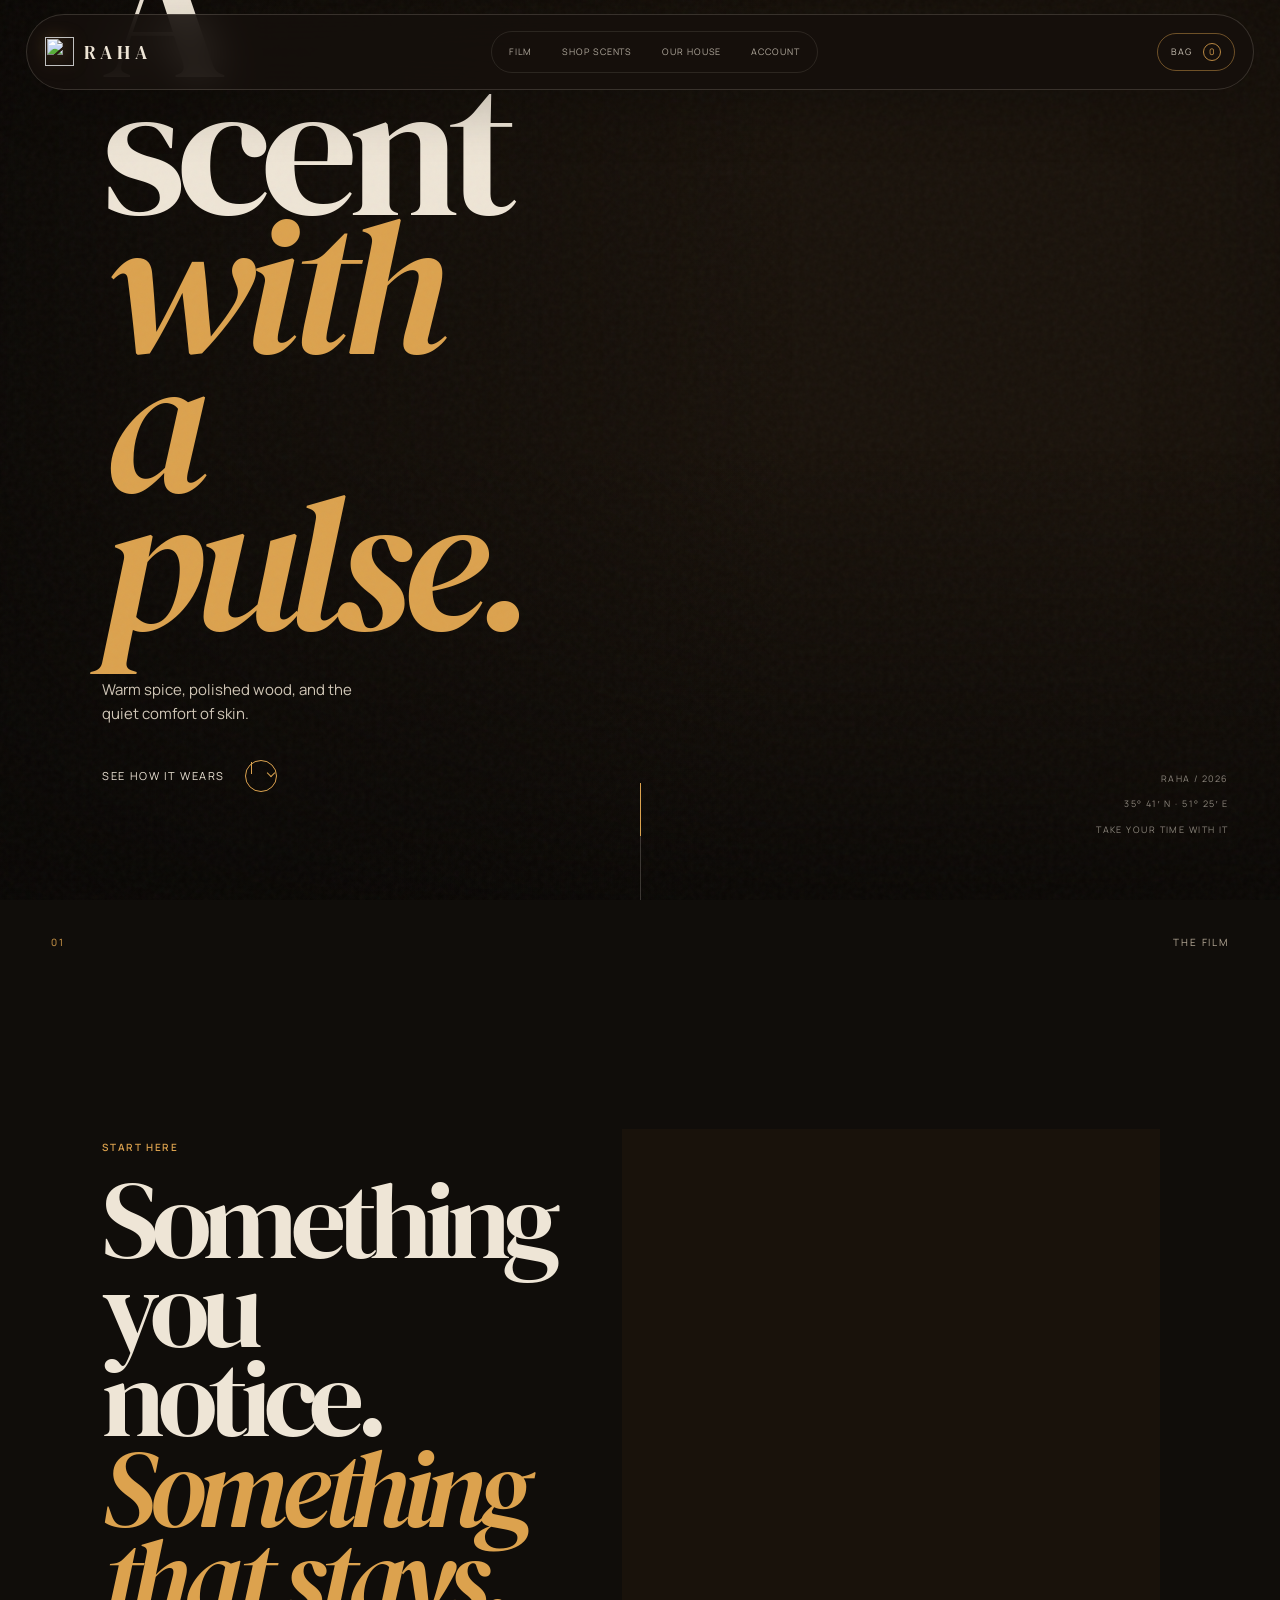
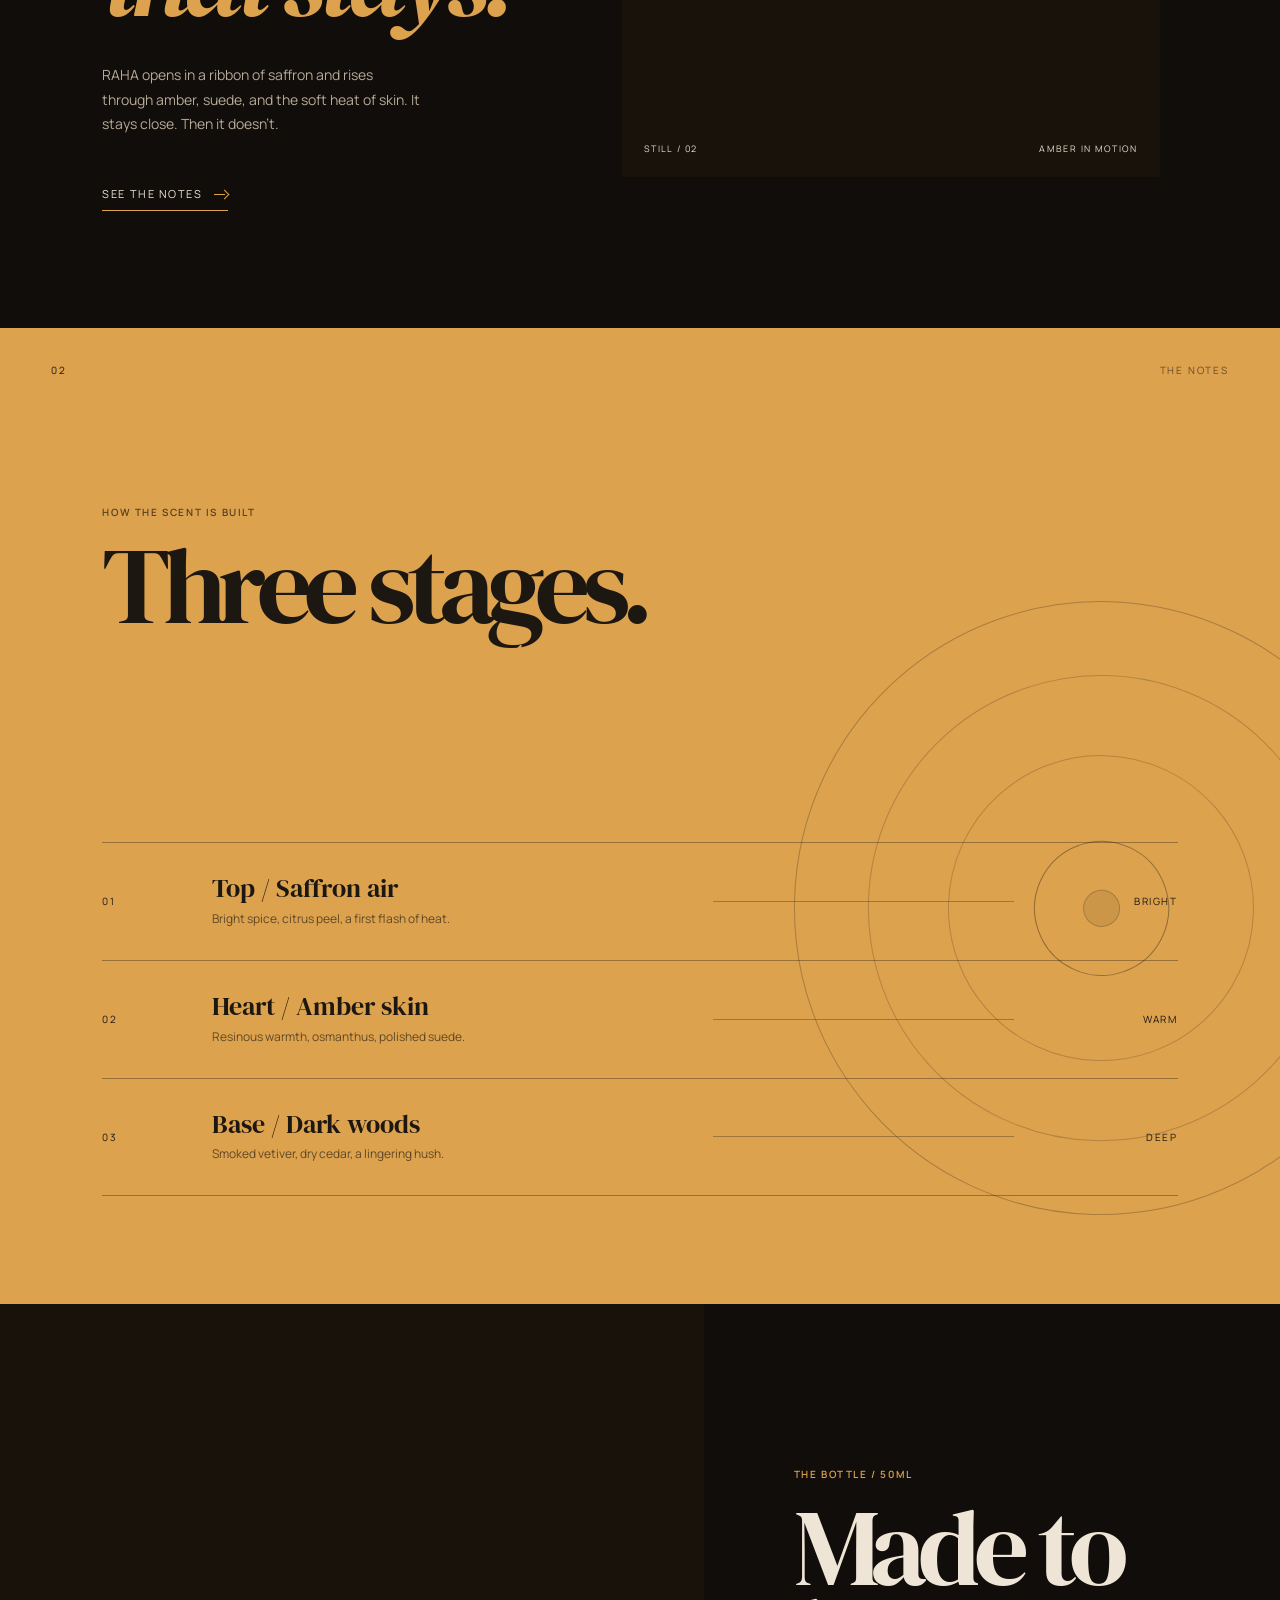
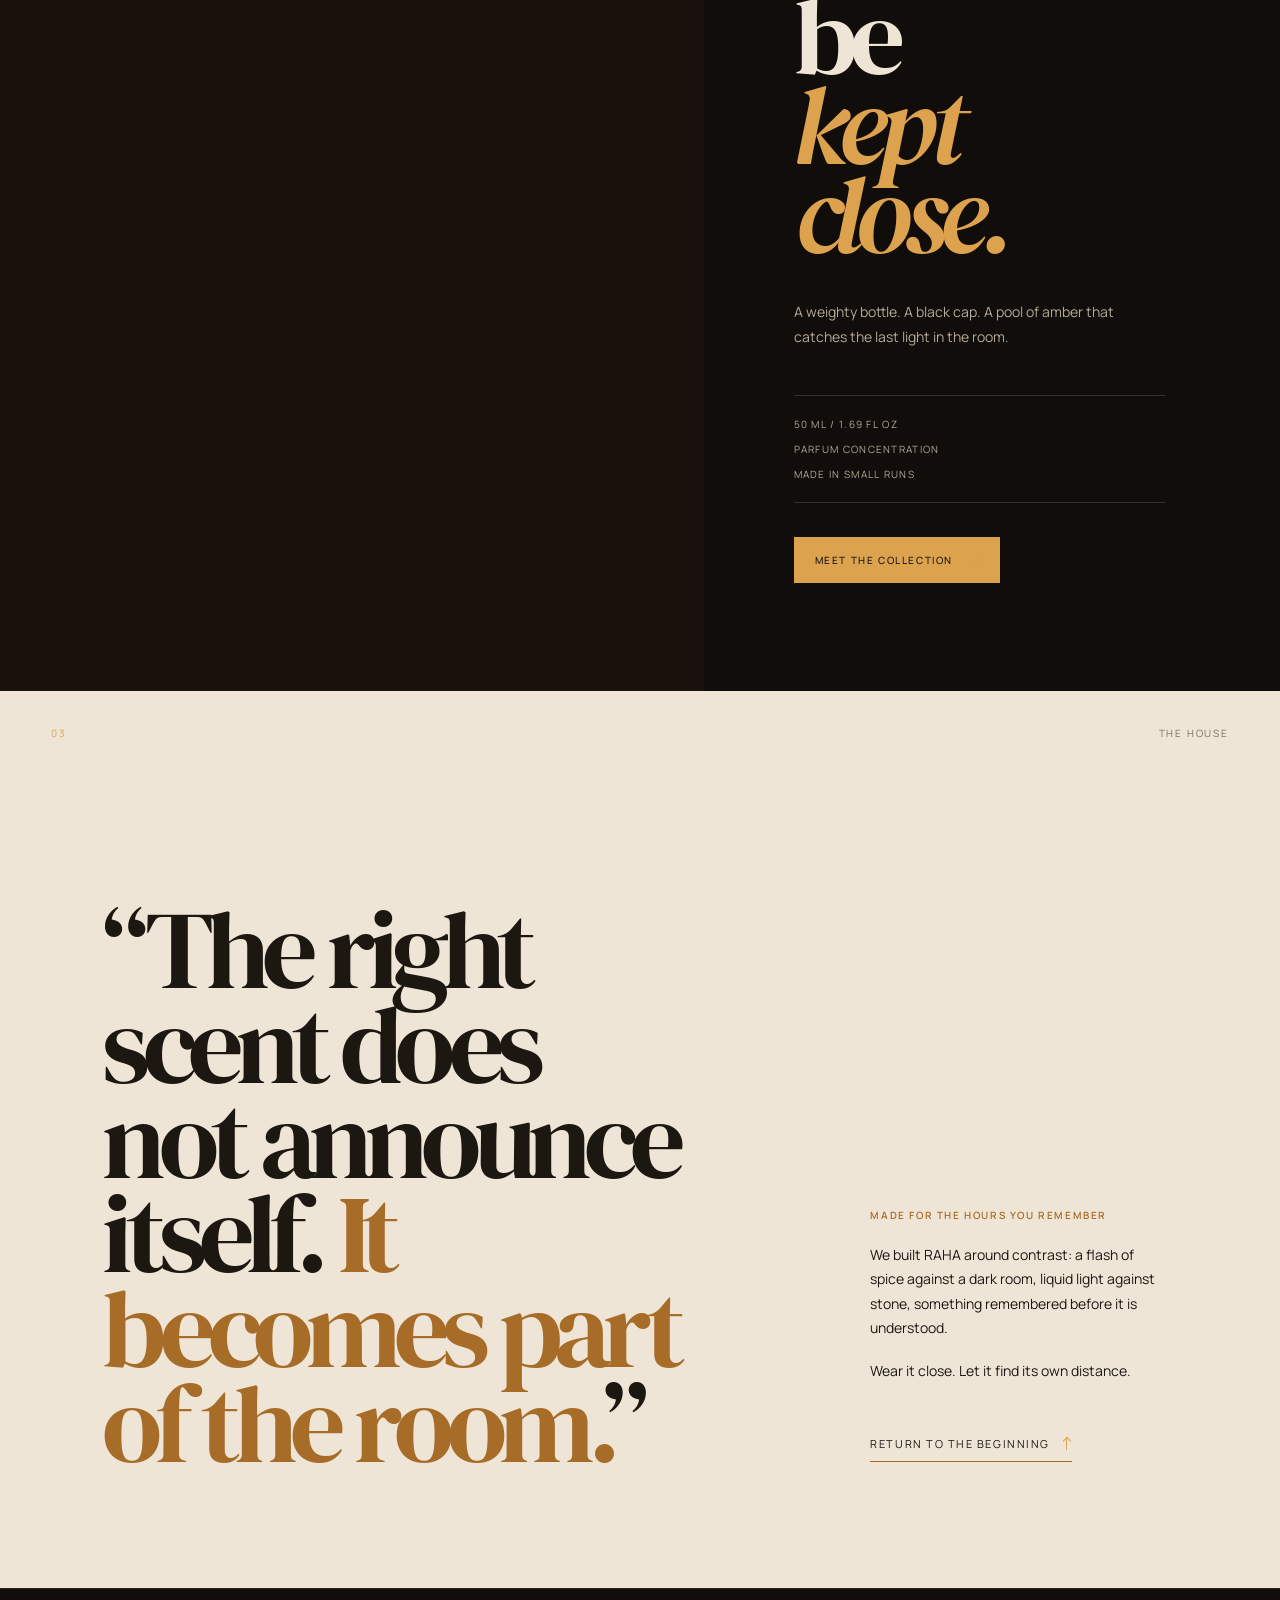
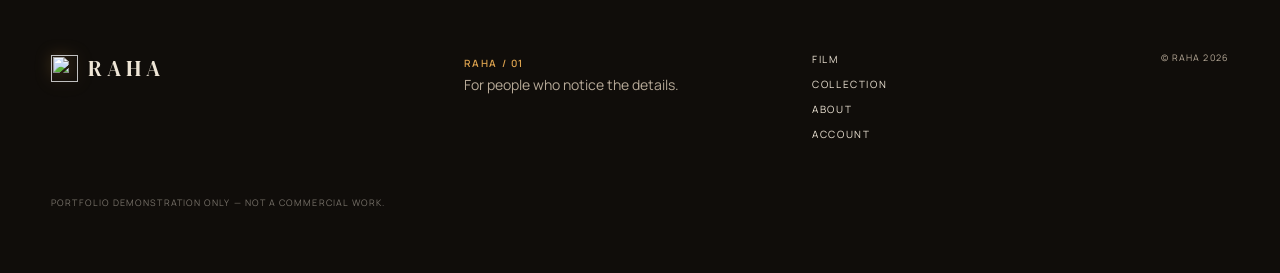
==== commit 67f78b2f: "Humanize RAHA storefront and refresh brand system" ====
--- a/index.html
+++ b/index.html
@@ -1,68 +1,251 @@
 <!doctype html>
 <html lang="en">
-<head>
-  <meta charset="UTF-8" />
-  <meta name="viewport" content="width=device-width, initial-scale=1.0" />
-  <meta name="theme-color" content="#0b0907" />
-  <meta name="description" content="RAHA — Liquid Gold. A fragrance film held in glass." />
-  <title>RAHA — Liquid Gold</title>
-  <link rel="preconnect" href="https://fonts.googleapis.com">
-  <link rel="preconnect" href="https://fonts.gstatic.com" crossorigin>
-  <link href="https://fonts.googleapis.com/css2?family=Cormorant+Garamond:wght@400;500;600;700&family=Inter:wght@400;500;600&display=swap" rel="stylesheet">
-  <link rel="stylesheet" href="/styles.css" />
-</head>
-<body>
-  <div class="noise" aria-hidden="true"></div>
-  <header class="site-header"><a class="wordmark brand-lockup" href="/" aria-label="RAHA home"><img class="brand-mark" src="/media/raha-logo-mark.svg" alt=""><span>RAHA</span></a><nav class="icon-nav" aria-label="Primary navigation"><a href="/" title="The film" aria-label="The film"><svg class="nav-icon" viewBox="0 0 24 24"><path d="m8 3 10 9-10 9z"/></svg><span>Film</span></a><a href="/collection.html" title="Collection" aria-label="Collection"><svg class="nav-icon" viewBox="0 0 24 24"><path d="M5 8h14l-1 12H6L5 8Z"/><path d="M9 8a3 3 0 0 1 6 0"/></svg><span>Collection</span></a><a href="/about.html" title="About Yohana" aria-label="About Yohana"><svg class="nav-icon" viewBox="0 0 24 24"><circle cx="12" cy="8" r="3"/><path d="M5 21a7 7 0 0 1 14 0"/></svg><span>About</span></a><a href="/account.html" title="Account" aria-label="Account"><svg class="nav-icon" viewBox="0 0 24 24"><circle cx="12" cy="8" r="3"/><path d="M4 21a8 8 0 0 1 16 0"/></svg><span>Account</span></a></nav><div class="header-actions"><a class="icon-link bag-link" href="/collection.html#cart" title="Bag" aria-label="Bag"><svg class="nav-icon" viewBox="0 0 24 24"><path d="M5 8h14l-1 12H6L5 8Z"/><path d="M9 8a3 3 0 0 1 6 0"/></svg><span>Bag</span></a></div><button class="menu-toggle" type="button" aria-expanded="false" aria-controls="mobile-menu"><span></span><span></span><span></span><span class="sr-only">Open menu</span></button></header>
-  <div id="mobile-menu" class="mobile-menu" aria-hidden="true"><a href="/">Film</a><a href="/collection.html">Collection</a><a href="/about.html">About</a><a href="/account.html">Account</a><a href="/collection.html#cart">Bag</a></div>
-
-  <main id="top">
-    <section class="hero" aria-labelledby="hero-title">
-      <div class="hero-media media-frame" data-depth="0.08"><video autoplay muted loop playsinline poster="/media/raha-liquid-poster.jpg" aria-label="Abstract amber liquid moving in slow motion"><source src="/media/raha-liquid.mp4" type="video/mp4" /></video><div class="vignette"></div></div>
-      
-      <div class="hero-overlay"></div>
-      <div class="hero-light" aria-hidden="true"></div>
-      <div class="hero-copy" data-reveal>
-        <p class="eyebrow">Eau de parfum / 01</p>
-        <h1 id="hero-title">Liquid<br><em>Gold.</em></h1>
-        <p class="hero-intro">A warm, sculptural fragrance that turns the air into an afterimage.</p>
-        <a class="line-cta" data-magnetic href="#film"><span>Enter the film</span><b>↓</b></a>
+  <head>
+    <meta charset="UTF-8" />
+    <meta name="viewport" content="width=device-width, initial-scale=1.0" />
+    <meta name="theme-color" content="#0b0907" />
+    <meta
+      name="description"
+      content="RAHA — A scent with a pulse. A fragrance film held in glass."
+    />
+    <title>RAHA — A scent with a pulse</title>
+    <link rel="preconnect" href="https://fonts.googleapis.com" />
+    <link rel="preconnect" href="https://fonts.gstatic.com" crossorigin />
+    <link
+      href="https://fonts.googleapis.com/css2?family=DM+Serif+Display&family=Manrope:wght@400;500;600;700&display=swap"
+      rel="stylesheet"
+    />
+    <link rel="stylesheet" href="/styles.css" />
+    <link rel="stylesheet" href="/humanized-overrides.css" />
+    <link rel="stylesheet" href="/icon-system.css" />
+  </head>
+  <body>
+    <div class="noise" aria-hidden="true"></div>
+    <header class="site-header">
+      <a class="wordmark brand-lockup" href="/" aria-label="RAHA home">
+        <img class="brand-mark" src="/media/raha-monogram.svg" alt="" />
+        <span class="brand-word">RAHA</span>
+      </a>
+      <nav class="icon-nav" aria-label="Primary navigation">
+        <a href="/" title="The film">Film</a>
+        <a href="/collection.html" title="Collection">Shop scents</a>
+        <a href="/about.html" title="About Yohana">Our house</a>
+        <a href="/account.html" title="Account">Account</a>
+      </nav>
+      <div class="header-actions">
+        <a
+          class="icon-link bag-link"
+          href="/collection.html#cart"
+          title="Bag"
+          aria-label="Open bag"
+        >
+          <span>Bag</span><b id="cart-count">0</b>
+        </a>
       </div>
-      <div class="hero-meta"><span>RAHA / 2026</span><span>35° 41′ N · 51° 25′ E</span><span>Scroll to feel it</span></div>
-      <div class="hero-scroll" aria-hidden="true"><span></span></div>
-    </section>
-
-    <section id="film" class="film-section section-dark">
-      <div class="section-kicker"><span>01</span><span>THE FILM</span></div>
-      <div class="film-grid">
-        <div class="film-copy" data-reveal><p class="eyebrow">A slow burn</p><h2>Not a scent.<br><em>A presence.</em></h2><p class="body-copy">RAHA opens in a ribbon of saffron and rises through amber, suede, and the soft heat of skin. It stays close. Then it doesn’t.</p><a class="text-link" href="#notes">Follow the trail <span>↗</span></a></div>
-        <div class="film-reel media-frame" data-reveal data-depth="0.16"><video autoplay muted loop playsinline poster="/media/raha-product.mp4" aria-label="RAHA perfume bottle suspended in warm light"><source src="/media/raha-product.mp4" type="video/mp4" /></video><div class="media-caption"><span>Still / 02</span><span>Amber in motion</span></div></div>
-      </div>
-    </section>
-
-    <section id="notes" class="notes-section section-amber">
-      <div class="section-kicker dark-kicker"><span>02</span><span>THE NOTES</span></div>
-      <div class="notes-heading" data-reveal><p class="eyebrow">An olfactive architecture</p><h2>Three temperatures.<br><em>One trail.</em></h2></div>
-      <div class="notes-list">
-        <article class="note-row" data-reveal><span class="note-index">01</span><div><h3>Top / Saffron air</h3><p>Bright spice, citrus peel, a first flash of heat.</p></div><span class="note-line"></span><span class="note-temp">Bright</span></article>
-        <article class="note-row" data-reveal><span class="note-index">02</span><div><h3>Heart / Amber skin</h3><p>Resinous warmth, osmanthus, polished suede.</p></div><span class="note-line"></span><span class="note-temp">Warm</span></article>
-        <article class="note-row" data-reveal><span class="note-index">03</span><div><h3>Base / Dark woods</h3><p>Smoked vetiver, dry cedar, a lingering hush.</p></div><span class="note-line"></span><span class="note-temp">Deep</span></article>
-      </div>
-      <div class="notes-orbit" aria-hidden="true"><span></span><span></span><span></span></div>
-    </section>
-
-    <section class="object-section section-dark" id="shop">
-      <div class="object-media media-frame" data-depth="0.12"><video autoplay muted loop playsinline poster="/media/raha-stone.mp4" aria-label="RAHA perfume bottle in a monolithic gallery"><source src="/media/raha-stone.mp4" type="video/mp4" /></video></div>
-      <div class="object-copy" data-reveal><p class="eyebrow">The object / 50ml</p><h2>Held in<br><em>glass.</em></h2><p class="body-copy">A weighty bottle. A black cap. A pool of amber that catches the last light in the room.</p><div class="object-details"><span>50 ml / 1.69 fl oz</span><span>Parfum concentration</span><span>Made in small runs</span></div><button class="button-primary" data-magnetic type="button" id="discover-button">Discover RAHA <span>↗</span></button></div>
-    </section>
-
-    <section id="story" class="story-section section-paper">
-      <div class="section-kicker"><span>03</span><span>THE STORY</span></div>
-      <div class="story-grid"><p class="story-display" data-reveal>“Somewhere between shadow and skin, <em>RAHA begins.</em>”</p><div class="story-copy" data-reveal><p class="eyebrow">Made for the hour after midnight</p><p>We built RAHA around contrast: a flash of spice against a dark room, liquid light against stone, something remembered before it is understood.</p><p>Wear it close. Let it find its own distance.</p><a class="text-link dark-link" href="#top">Back to the beginning <span>↑</span></a></div></div>
-    </section>
-
-    <footer class="site-footer"><div class="footer-mark"><span class="wordmark-mark">|</span> RAHA</div><div><span class="eyebrow">Liquid Gold / 01</span><p>For those who leave a trace.</p></div><div class="footer-links"><a href="#film">Film</a><a href="/collection.html">Collection</a><a href="/about.html">About</a><a href="/account.html">Account</a></div><small>© RAHA 2026</small><p class="noncommercial">Portfolio demonstration only — not a commercial work.</p></footer>
-  </main>
-    <script src="https://cdn.jsdelivr.net/npm/@supabase/supabase-js@2"></script><script src="/supabase-config.js"></script><script src="/script.js"></script><script src="/favorites.js"></script>
+      <button
+        class="menu-toggle"
+        type="button"
+        aria-expanded="false"
+        aria-controls="mobile-menu"
+      >
+        <span></span><span></span><span></span
+        ><span class="sr-only">Open menu</span>
+      </button>
+    </header>
+    <div id="mobile-menu" class="mobile-menu" aria-hidden="true">
+      <a href="/">Film</a><a href="/collection.html">Collection</a
+      ><a href="/about.html">About</a><a href="/account.html">Account</a
+      ><a href="/collection.html#cart">Bag</a>
+    </div>
+
+    <main id="top">
+      <section class="hero" aria-labelledby="hero-title">
+        <div class="hero-media media-frame" data-depth="0.08">
+          <video
+            autoplay
+            muted
+            loop
+            playsinline
+            poster="/media/raha-liquid-poster.jpg"
+            aria-label="Abstract amber liquid moving in slow motion"
+          >
+            <source src="/media/raha-liquid.mp4" type="video/mp4" />
+          </video>
+          <div class="vignette"></div>
+        </div>
+
+        <div class="hero-overlay"></div>
+        <div class="hero-light" aria-hidden="true"></div>
+        <div class="hero-copy" data-reveal>
+          <p class="eyebrow">Eau de parfum / 01</p>
+          <h1 id="hero-title">A scent<br /><em>with a pulse.</em></h1>
+          <p class="hero-intro">
+            Warm spice, polished wood, and the quiet comfort of skin.
+          </p>
+          <a class="line-cta" data-magnetic href="#film"
+            ><span>See how it wears</span
+            ><b class="arrow-mark arrow-down" aria-hidden="true"></b
+          ></a>
+        </div>
+        <div class="hero-meta">
+          <span>RAHA / 2026</span><span>35° 41′ N · 51° 25′ E</span
+          ><span>Take your time with it</span>
+        </div>
+        <div class="hero-scroll" aria-hidden="true"><span></span></div>
+      </section>
+
+      <section id="film" class="film-section section-dark">
+        <div class="section-kicker"><span>01</span><span>THE FILM</span></div>
+        <div class="film-grid">
+          <div class="film-copy" data-reveal>
+            <p class="eyebrow">Start here</p>
+            <h2>Something you notice.<br /><em>Something that stays.</em></h2>
+            <p class="body-copy">
+              RAHA opens in a ribbon of saffron and rises through amber, suede,
+              and the soft heat of skin. It stays close. Then it doesn’t.
+            </p>
+            <a class="text-link" href="#notes"
+              >See the notes <span class="arrow-mark" aria-hidden="true"></span
+            ></a>
+          </div>
+          <div class="film-reel media-frame" data-reveal data-depth="0.16">
+            <video
+              autoplay
+              muted
+              loop
+              playsinline
+              poster="/media/raha-product.mp4"
+              aria-label="RAHA perfume bottle suspended in warm light"
+            >
+              <source src="/media/raha-product.mp4" type="video/mp4" />
+            </video>
+            <div class="media-caption">
+              <span>Still / 02</span><span>Amber in motion</span>
+            </div>
+          </div>
+        </div>
+      </section>
+
+      <section id="notes" class="notes-section section-amber">
+        <div class="section-kicker dark-kicker">
+          <span>02</span><span>THE NOTES</span>
+        </div>
+        <div class="notes-heading" data-reveal>
+          <p class="eyebrow">How the scent is built</p>
+          <h2>Three stages.<br /><em>One skin story.</em></h2>
+        </div>
+        <div class="notes-list">
+          <article class="note-row" data-reveal>
+            <span class="note-index">01</span>
+            <div>
+              <h3>Top / Saffron air</h3>
+              <p>Bright spice, citrus peel, a first flash of heat.</p>
+            </div>
+            <span class="note-line"></span><span class="note-temp">Bright</span>
+          </article>
+          <article class="note-row" data-reveal>
+            <span class="note-index">02</span>
+            <div>
+              <h3>Heart / Amber skin</h3>
+              <p>Resinous warmth, osmanthus, polished suede.</p>
+            </div>
+            <span class="note-line"></span><span class="note-temp">Warm</span>
+          </article>
+          <article class="note-row" data-reveal>
+            <span class="note-index">03</span>
+            <div>
+              <h3>Base / Dark woods</h3>
+              <p>Smoked vetiver, dry cedar, a lingering hush.</p>
+            </div>
+            <span class="note-line"></span><span class="note-temp">Deep</span>
+          </article>
+        </div>
+        <div class="notes-orbit" aria-hidden="true">
+          <span></span><span></span><span></span>
+        </div>
+      </section>
+
+      <section class="object-section section-dark" id="shop">
+        <div class="object-media media-frame" data-depth="0.12">
+          <video
+            autoplay
+            muted
+            loop
+            playsinline
+            poster="/media/raha-stone.mp4"
+            aria-label="RAHA perfume bottle in a monolithic gallery"
+          >
+            <source src="/media/raha-stone.mp4" type="video/mp4" />
+          </video>
+        </div>
+        <div class="object-copy" data-reveal>
+          <p class="eyebrow">The bottle / 50ml</p>
+          <h2>Made to be<br /><em>kept close.</em></h2>
+          <p class="body-copy">
+            A weighty bottle. A black cap. A pool of amber that catches the last
+            light in the room.
+          </p>
+          <div class="object-details">
+            <span>50 ml / 1.69 fl oz</span><span>Parfum concentration</span
+            ><span>Made in small runs</span>
+          </div>
+          <button
+            class="button-primary"
+            data-magnetic
+            type="button"
+            id="discover-button"
+          >
+            Meet the collection
+            <span class="arrow-mark" aria-hidden="true"></span>
+          </button>
+        </div>
+      </section>
+
+      <section id="story" class="story-section section-paper">
+        <div class="section-kicker"><span>03</span><span>THE HOUSE</span></div>
+        <div class="story-grid">
+          <p class="story-display" data-reveal>
+            “The right scent does not announce itself.
+            <em>It becomes part of the room.</em>”
+          </p>
+          <div class="story-copy" data-reveal>
+            <p class="eyebrow">Made for the hours you remember</p>
+            <p>
+              We built RAHA around contrast: a flash of spice against a dark
+              room, liquid light against stone, something remembered before it
+              is understood.
+            </p>
+            <p>Wear it close. Let it find its own distance.</p>
+            <a class="text-link dark-link" href="#top"
+              >Return to the beginning
+              <span class="arrow-mark arrow-up" aria-hidden="true"></span
+            ></a>
+          </div>
+        </div>
+      </section>
+
+      <footer class="site-footer">
+        <div class="footer-mark">
+          <img class="brand-mark" src="/media/raha-monogram.svg" alt="" />
+          <span>RAHA</span>
+        </div>
+        <div>
+          <span class="eyebrow">RAHA / 01</span>
+          <p>For people who notice the details.</p>
+        </div>
+        <div class="footer-links">
+          <a href="#film">Film</a><a href="/collection.html">Collection</a
+          ><a href="/about.html">About</a><a href="/account.html">Account</a>
+        </div>
+        <small>© RAHA 2026</small>
+        <p class="noncommercial">
+          Portfolio demonstration only — not a commercial work.
+        </p>
+      </footer>
+    </main>
+    <script src="https://cdn.jsdelivr.net/npm/@supabase/supabase-js@2"></script>
+    <script src="/supabase-config.js"></script>
+    <script src="/script.js"></script>
+    <script src="/favorites.js"></script>
   </body>
 </html>
--- a/styles.css
+++ b/styles.css
@@ -1,32 +1,2378 @@
-:root{--black:#0b0907;--ink:#17130f;--paper:#e7dfd0;--gold:#d59a43;--gold-soft:#f0c77e;--muted:#a29a8b;--line:rgba(231,223,208,.22);--serif:'Cormorant Garamond',Georgia,serif;--sans:'Inter',Arial,sans-serif}*{box-sizing:border-box}html{scroll-behavior:smooth}body{margin:0;background:var(--black);color:var(--paper);font-family:var(--sans);font-size:14px;line-height:1.6;overflow-x:hidden}.noise{position:fixed;inset:0;pointer-events:none;opacity:.07;z-index:20;background-image:url("data:image/svg+xml,%3Csvg viewBox='0 0 180 180' xmlns='http://www.w3.org/2000/svg'%3E%3Cfilter id='n'%3E%3CfeTurbulence type='fractalNoise' baseFrequency='.9' numOctaves='4' stitchTiles='stitch'/%3E%3C/filter%3E%3Crect width='100%25' height='100%25' filter='url(%23n)' opacity='.55'/%3E%3C/svg%3E")}.site-header{height:84px;position:fixed;z-index:30;top:0;left:0;right:0;display:flex;align-items:center;justify-content:space-between;padding:0 4vw;border-bottom:1px solid rgba(231,223,208,.12);mix-blend-mode:screen}.wordmark,.footer-mark{color:var(--paper);font-family:var(--serif);font-size:22px;letter-spacing:.22em;text-decoration:none}.wordmark-mark{color:var(--gold);display:inline-block;margin-right:7px;font-family:var(--sans);font-weight:400}.desktop-nav{display:flex;gap:32px;margin-left:12vw}.desktop-nav a,.shop-link,.sound-toggle,.mobile-menu a,.footer-links a{color:var(--paper);text-decoration:none;font-size:10px;letter-spacing:.16em;text-transform:uppercase}.desktop-nav a{opacity:.72;transition:opacity .25s}.desktop-nav a:hover,.footer-links a:hover{opacity:1}.header-actions{display:flex;align-items:center;gap:24px}.sound-toggle{border:0;background:none;cursor:pointer;padding:10px 0;color:var(--paper);display:flex;gap:8px;align-items:center}.sound-dot{width:7px;height:7px;border:1px solid var(--gold);border-radius:50%;display:inline-block}.sound-toggle[aria-pressed=true] .sound-dot{background:var(--gold);box-shadow:0 0 12px var(--gold)}.shop-link{border-bottom:1px solid var(--gold);padding-bottom:5px}.shop-link span,.text-link span,.button-primary span{color:var(--gold);font-size:15px;margin-left:8px}.menu-toggle{display:none;background:none;border:0;width:28px;padding:6px 0}.menu-toggle span{display:block;height:1px;background:var(--paper);margin:5px 0}.mobile-menu{display:none}.hero{height:100svh;min-height:680px;position:relative;display:flex;align-items:flex-end;overflow:hidden}.media-frame{position:relative;overflow:hidden;background:#19120b}.media-frame video{width:100%;height:100%;object-fit:cover;display:block;filter:saturate(.9) contrast(1.04)}.hero-media{position:absolute;inset:0;transform:scale(1.08);will-change:transform}.hero-media video{filter:brightness(.62) saturate(1.1)}.hero-overlay{position:absolute;inset:0;background:linear-gradient(90deg,rgba(9,7,5,.76),transparent 62%),linear-gradient(0deg,rgba(9,7,5,.85),transparent 50%)}.vignette{position:absolute;inset:0;box-shadow:inset 0 0 160px rgba(0,0,0,.45)}.hero-copy{position:relative;z-index:2;padding:0 8vw 12vh;max-width:770px}.eyebrow{font-size:10px;letter-spacing:.2em;text-transform:uppercase;color:var(--gold);margin:0 0 20px}.hero h1{font-family:var(--serif);font-weight:400;font-size:clamp(90px,15vw,220px);line-height:.72;letter-spacing:-.07em;margin:0 0 46px}.hero h1 em,.section-dark h2 em,.section-amber h2 em,.object-copy h2 em{color:var(--gold);font-weight:400}.hero-intro{font-size:15px;line-height:1.6;max-width:270px;color:#d1c7b7;margin:0 0 34px}.line-cta{color:var(--paper);text-decoration:none;display:flex;align-items:center;gap:20px;width:max-content;font-size:11px;letter-spacing:.14em;text-transform:uppercase}.line-cta b{font-weight:400;border:1px solid var(--gold);border-radius:50%;width:32px;height:32px;display:grid;place-items:center;color:var(--gold)}.hero-meta{position:absolute;right:4vw;bottom:7vh;display:flex;flex-direction:column;gap:11px;text-align:right;color:rgba(231,223,208,.58);font-size:9px;letter-spacing:.16em;text-transform:uppercase}.hero-scroll{position:absolute;bottom:0;left:50%;height:13vh;width:1px;background:rgba(231,223,208,.22)}.hero-scroll span{display:block;height:45%;background:var(--gold);animation:scrollLine 2s ease-in-out infinite}@keyframes scrollLine{0%,100%{transform:translateY(0);opacity:.2}50%{transform:translateY(120%);opacity:1}}.section-dark{background:var(--black);position:relative}.section-kicker{display:flex;justify-content:space-between;padding:34px 4vw 0;color:var(--muted);font-size:10px;letter-spacing:.18em}.section-kicker span:first-child{color:var(--gold)}.film-section{min-height:100vh;padding-bottom:13vh}.film-grid{display:grid;grid-template-columns:40% 50%;gap:7vw;align-items:center;max-width:1400px;margin:0 auto;padding:16vh 8vw 0}.film-copy{padding-top:5vh}.section-dark h2,.section-amber h2,.object-copy h2{font:400 clamp(68px,8.5vw,128px)/.82 var(--serif);letter-spacing:-.07em;margin:0 0 42px}.body-copy{color:var(--muted);max-width:320px;font-size:14px;line-height:1.75}.text-link{display:inline-block;margin-top:34px;color:var(--paper);font-size:11px;letter-spacing:.14em;text-transform:uppercase;text-decoration:none;border-bottom:1px solid var(--gold);padding-bottom:8px}.film-reel{height:min(72vh,720px);min-height:460px}.film-reel video{filter:saturate(.75) contrast(1.08)}.media-caption{position:absolute;left:22px;right:22px;bottom:20px;display:flex;justify-content:space-between;font-size:9px;letter-spacing:.15em;text-transform:uppercase;color:#eadcc9}.section-amber{background:var(--gold);color:var(--ink);min-height:100vh;position:relative;overflow:hidden;padding-bottom:12vh}.dark-kicker{color:rgba(23,19,15,.6)}.dark-kicker span:first-child{color:var(--ink)}.notes-heading{padding:14vh 8vw 9vh;position:relative;z-index:2}.notes-heading .eyebrow{color:var(--ink);opacity:.7}.notes-list{position:relative;z-index:2;margin:0 8vw;max-width:1100px}.note-row{border-top:1px solid rgba(23,19,15,.35);display:grid;grid-template-columns:8% 1fr 28% 13%;align-items:center;min-height:118px;gap:24px}.note-row:last-child{border-bottom:1px solid rgba(23,19,15,.35)}.note-index,.note-temp{font-size:10px;letter-spacing:.16em}.note-row h3{font:500 26px/1.1 var(--serif);margin:0 0 6px}.note-row p{margin:0;color:rgba(23,19,15,.63);font-size:12px}.note-line{height:1px;background:rgba(23,19,15,.3)}.note-temp{text-align:right;text-transform:uppercase}.notes-orbit{position:absolute;right:-10vw;top:28%;width:48vw;height:48vw;border:1px solid rgba(23,19,15,.25);border-radius:50%;transform:rotate(-20deg)}.notes-orbit:before,.notes-orbit:after,.notes-orbit span{content:"";position:absolute;border:1px solid rgba(23,19,15,.2);border-radius:50%;inset:12%}.notes-orbit:after{inset:25%}.notes-orbit span{inset:39%}.notes-orbit span:nth-child(2){inset:47%;background:rgba(23,19,15,.08)}.object-section{min-height:100vh;display:grid;grid-template-columns:55% 45%;align-items:stretch}.object-media{min-height:720px}.object-media video{filter:brightness(.68) saturate(.75)}.object-copy{padding:18vh 9vw 12vh 7vw;align-self:center}.object-details{border-top:1px solid var(--line);border-bottom:1px solid var(--line);margin-top:46px;padding:20px 0;display:flex;flex-direction:column;gap:9px;color:var(--muted);font-size:10px;letter-spacing:.13em;text-transform:uppercase}.button-primary{background:var(--gold);border:0;color:var(--ink);margin-top:34px;padding:16px 21px;font:500 10px var(--sans);letter-spacing:.16em;text-transform:uppercase;cursor:pointer;transition:transform .3s,background .3s}.button-primary:hover{background:var(--gold-soft);transform:translateY(-3px)}.section-paper{background:var(--paper);color:var(--ink);min-height:90vh;padding-bottom:13vh}.section-paper .section-kicker{color:rgba(23,19,15,.55)}.section-paper .section-kicker span:first-child{color:var(--gold)}.story-grid{display:grid;grid-template-columns:1.15fr .6fr;gap:14vw;align-items:end;padding:18vh 8vw 0}.story-display{font:400 clamp(62px,8.6vw,132px)/.86 var(--serif);letter-spacing:-.07em;margin:0;max-width:820px}.story-display em{color:#a66c28;font-style:normal}.story-copy{max-width:290px;padding-bottom:1vh}.story-copy .eyebrow{color:#a66c28}.story-copy p:not(.eyebrow){font-size:14px;line-height:1.75;margin:0 0 18px}.dark-link{color:var(--ink);border-color:#a66c28}.site-footer{background:var(--black);padding:62px 4vw;display:grid;grid-template-columns:1.2fr 1fr 1fr auto;gap:30px;align-items:start}.site-footer .eyebrow{margin-bottom:8px}.site-footer p{margin:0;color:var(--muted)}.footer-links{display:flex;flex-direction:column;gap:9px}.site-footer small{color:var(--muted);font-size:9px;letter-spacing:.12em;text-transform:uppercase}.data-reveal,[data-reveal]{opacity:0;transform:translateY(28px);transition:opacity .9s ease,transform .9s cubic-bezier(.2,.7,.1,1)}[data-reveal].is-visible{opacity:1;transform:translateY(0)}.sr-only{position:absolute;width:1px;height:1px;padding:0;margin:-1px;overflow:hidden;clip:rect(0,0,0,0);white-space:nowrap;border:0}@media(max-width:800px){.site-header{height:70px;padding:0 6vw}.desktop-nav,.header-actions{display:none}.menu-toggle{display:block}.mobile-menu{position:fixed;z-index:29;inset:70px 0 auto;background:rgba(11,9,7,.96);padding:24px 6vw 32px;display:flex;flex-direction:column;gap:18px;transform:translateY(-120%);transition:transform .45s ease}.mobile-menu.is-open{transform:translateY(0)}.hero{min-height:720px}.hero-copy{padding:0 8vw 17vh}.hero h1{font-size:clamp(88px,25vw,160px);margin-bottom:38px}.hero-meta{right:8vw;bottom:5vh;font-size:8px}.hero-meta span:nth-child(2){display:none}.hero-scroll{left:8vw}.film-grid,.story-grid{display:block;padding:12vh 8vw 0}.film-copy{padding:0 0 10vh}.film-reel{min-height:480px;height:68vh}.section-dark h2,.section-amber h2,.object-copy h2{font-size:clamp(72px,18vw,112px)}.notes-heading{padding:12vh 8vw 9vh}.notes-list{margin:0 8vw}.note-row{grid-template-columns:12% 1fr;gap:4px 14px;padding:22px 0}.note-line{display:none}.note-temp{grid-column:2;text-align:left;margin-top:4px;color:rgba(23,19,15,.55)}.object-section{display:flex;flex-direction:column}.object-media{min-height:66vh}.object-copy{padding:12vh 8vw 14vh}.story-display{margin-bottom:12vh}.story-copy{max-width:100%;padding-bottom:0}.site-footer{grid-template-columns:1fr 1fr;padding:54px 8vw}.site-footer small{grid-column:1/-1}.footer-links{grid-column:2;grid-row:1/3}.noise{opacity:.045}}@media(prefers-reduced-motion:reduce){html{scroll-behavior:auto}.hero-scroll span{animation:none}[data-reveal]{opacity:1;transform:none;transition:none}.hero-media,.media-frame video{transform:none!important}.mobile-menu{transition:none}}/* Additional page systems */
-.collection-page,.about-page,.admin-page{background:var(--black);padding-top:84px}.collection-hero{padding:15vh 8vw 12vh;min-height:60vh;background:radial-gradient(circle at 80% 25%,rgba(213,154,67,.22),transparent 34%)}.collection-hero h1,.about-copy h1,.admin-login h1,.dashboard h1{font:400 clamp(78px,11vw,160px)/.8 var(--serif);letter-spacing:-.07em;margin:0 0 40px}.collection-hero h1 em,.about-copy h1 em,.admin-login h1 em,.dashboard h1 em{color:var(--gold);font-style:normal}.collection-hero>p:last-child{max-width:340px;color:var(--muted)}.collection-grid{display:grid;grid-template-columns:repeat(2,minmax(0,1fr));gap:2px;background:var(--line)}.perfume-card{background:var(--black);padding:18px 4vw 50px}.perfume-image{height:min(62vw,690px);position:relative;overflow:hidden;background:#1b130e}.perfume-image img{width:100%;height:100%;object-fit:cover;transition:transform 1s cubic-bezier(.2,.7,.1,1);display:block}.perfume-card:hover .perfume-image img{transform:scale(1.05)}.perfume-image span{position:absolute;bottom:17px;left:18px;color:var(--paper);font-size:9px;letter-spacing:.14em;text-transform:uppercase}.perfume-meta{display:flex;justify-content:space-between;align-items:flex-start;padding-top:24px}.perfume-meta .eyebrow{margin:0 0 6px;color:var(--gold)}.perfume-meta h2{font:400 42px/1 var(--serif);margin:0}.perfume-meta strong{font-weight:400;color:var(--gold);font-size:12px}.card-note{color:var(--muted);font-size:12px;margin-top:12px}.about-hero{display:grid;grid-template-columns:47% 53%;min-height:calc(100vh - 84px)}.about-photo{min-height:700px;overflow:hidden}.about-photo img{width:100%;height:100%;object-fit:cover;object-position:center 20%;filter:saturate(.8) contrast(1.05)}.about-copy{align-self:center;padding:12vh 10vw 12vh 8vw}.about-copy>p:not(.eyebrow){max-width:390px;color:var(--muted);line-height:1.8;margin-bottom:34px}.about-manifesto{background:var(--gold);color:var(--ink);padding:16vh 12vw;min-height:58vh}.about-manifesto .eyebrow{color:var(--ink);opacity:.7}.about-manifesto p:not(.eyebrow){font:400 clamp(48px,7vw,100px)/.86 var(--serif);letter-spacing:-.06em;max-width:1000px;margin:30px 0}.about-manifesto span{font-size:11px;letter-spacing:.16em;text-transform:uppercase}.admin-shell{min-height:calc(100vh - 84px);padding:12vh 8vw}.admin-login{max-width:560px;margin:0 auto;padding:7vh 6vw;border:1px solid var(--line);background:rgba(255,255,255,.02)}.admin-login h1{font-size:clamp(70px,9vw,120px)}#login-form{display:flex;flex-direction:column;gap:18px}.admin-login label{font-size:10px;letter-spacing:.14em;text-transform:uppercase;color:var(--muted)}.admin-login input{display:block;width:100%;margin-top:7px;background:transparent;border:0;border-bottom:1px solid var(--line);padding:12px 0;color:var(--paper);outline:none}.admin-login input:focus{border-color:var(--gold)}.form-error{color:#ef9c80;font-size:12px}.dashboard-top{display:flex;justify-content:space-between;align-items:end}.dashboard h1{font-size:clamp(70px,9vw,120px)}.stats{display:grid;grid-template-columns:repeat(3,1fr);border-top:1px solid var(--line);border-bottom:1px solid var(--line);margin:6vh 0 5vh}.stats div{padding:24px;border-right:1px solid var(--line)}.stats div:last-child{border:0}.stats span{display:block;font-size:9px;letter-spacing:.15em;color:var(--muted)}.stats strong{display:block;color:var(--gold);font:400 42px var(--serif);margin-top:8px}.admin-table-wrap{overflow-x:auto}table{width:100%;border-collapse:collapse;min-width:670px}th,td{text-align:left;border-bottom:1px solid var(--line);padding:18px 12px;font-size:12px}th{font-size:9px;letter-spacing:.15em;color:var(--muted);font-weight:400}td strong{display:block;font:400 23px var(--serif)}td small{color:var(--muted)}td select,td input{background:#1d1711;color:var(--paper);border:1px solid var(--line);padding:8px}td input{width:70px}.save-row{background:none;color:var(--gold);border:0;border-bottom:1px solid var(--gold);padding:6px 0;cursor:pointer}.admin-label{font-size:9px;letter-spacing:.16em;color:var(--muted)}@media(max-width:800px){.collection-page,.about-page,.admin-page{padding-top:70px}.collection-hero{padding:12vh 8vw 10vh}.collection-grid{display:block}.perfume-card{padding:8px 8vw 44px}.perfume-image{height:110vw}.about-hero{display:block}.about-photo{height:90vw;min-height:0}.about-copy{padding:12vh 8vw}.about-manifesto{padding:14vh 8vw}.admin-shell{padding:10vh 6vw}.admin-login{padding:7vh 7vw}.stats{grid-template-columns:1fr}.stats div{border-right:0;border-bottom:1px solid var(--line)}.dashboard-top{align-items:start}.admin-label{display:none}}
+:root {
+  --black: #0b0907;
+  --ink: #17130f;
+  --paper: #e7dfd0;
+  --gold: #d59a43;
+  --gold-soft: #f0c77e;
+  --muted: #a29a8b;
+  --line: rgba(231, 223, 208, 0.22);
+  --serif: "DM Serif Display", Georgia, serif;
+  --sans: "Manrope", Arial, sans-serif;
+}
+* {
+  box-sizing: border-box;
+}
+html {
+  scroll-behavior: smooth;
+}
+body {
+  margin: 0;
+  background: var(--black);
+  color: var(--paper);
+  font-family: var(--sans);
+  font-size: 14px;
+  line-height: 1.6;
+  overflow-x: hidden;
+}
+.noise {
+  position: fixed;
+  inset: 0;
+  pointer-events: none;
+  opacity: 0.07;
+  z-index: 20;
+  background-image: url("data:image/svg+xml,%3Csvg viewBox='0 0 180 180' xmlns='http://www.w3.org/2000/svg'%3E%3Cfilter id='n'%3E%3CfeTurbulence type='fractalNoise' baseFrequency='.9' numOctaves='4' stitchTiles='stitch'/%3E%3C/filter%3E%3Crect width='100%25' height='100%25' filter='url(%23n)' opacity='.55'/%3E%3C/svg%3E");
+}
+.site-header {
+  height: 84px;
+  position: fixed;
+  z-index: 30;
+  top: 0;
+  left: 0;
+  right: 0;
+  display: flex;
+  align-items: center;
+  justify-content: space-between;
+  padding: 0 4vw;
+  border-bottom: 1px solid rgba(231, 223, 208, 0.12);
+  mix-blend-mode: screen;
+}
+.wordmark,
+.footer-mark {
+  color: var(--paper);
+  font-family: var(--serif);
+  font-size: 22px;
+  letter-spacing: 0.22em;
+  text-decoration: none;
+}
+.wordmark-mark {
+  color: var(--gold);
+  display: inline-block;
+  margin-right: 7px;
+  font-family: var(--sans);
+  font-weight: 400;
+}
+.desktop-nav {
+  display: flex;
+  gap: 32px;
+  margin-left: 12vw;
+}
+.desktop-nav a,
+.shop-link,
+.sound-toggle,
+.mobile-menu a,
+.footer-links a {
+  color: var(--paper);
+  text-decoration: none;
+  font-size: 10px;
+  letter-spacing: 0.16em;
+  text-transform: uppercase;
+}
+.desktop-nav a {
+  opacity: 0.72;
+  transition: opacity 0.25s;
+}
+.desktop-nav a:hover,
+.footer-links a:hover {
+  opacity: 1;
+}
+.header-actions {
+  display: flex;
+  align-items: center;
+  gap: 24px;
+}
+.sound-toggle {
+  border: 0;
+  background: none;
+  cursor: pointer;
+  padding: 10px 0;
+  color: var(--paper);
+  display: flex;
+  gap: 8px;
+  align-items: center;
+}
+.sound-dot {
+  width: 7px;
+  height: 7px;
+  border: 1px solid var(--gold);
+  border-radius: 50%;
+  display: inline-block;
+}
+.sound-toggle[aria-pressed="true"] .sound-dot {
+  background: var(--gold);
+  box-shadow: 0 0 12px var(--gold);
+}
+.shop-link {
+  border-bottom: 1px solid var(--gold);
+  padding-bottom: 5px;
+}
+.shop-link span,
+.text-link span,
+.button-primary span {
+  color: var(--gold);
+  font-size: 15px;
+  margin-left: 8px;
+}
+.menu-toggle {
+  display: none;
+  background: none;
+  border: 0;
+  width: 28px;
+  padding: 6px 0;
+}
+.menu-toggle span {
+  display: block;
+  height: 1px;
+  background: var(--paper);
+  margin: 5px 0;
+}
+.mobile-menu {
+  display: none;
+}
+.hero {
+  height: 100svh;
+  min-height: 680px;
+  position: relative;
+  display: flex;
+  align-items: flex-end;
+  overflow: hidden;
+}
+.media-frame {
+  position: relative;
+  overflow: hidden;
+  background: #19120b;
+}
+.media-frame video {
+  width: 100%;
+  height: 100%;
+  object-fit: cover;
+  display: block;
+  filter: saturate(0.9) contrast(1.04);
+}
+.hero-media {
+  position: absolute;
+  inset: 0;
+  transform: scale(1.08);
+  will-change: transform;
+}
+.hero-media video {
+  filter: brightness(0.62) saturate(1.1);
+}
+.hero-overlay {
+  position: absolute;
+  inset: 0;
+  background:
+    linear-gradient(90deg, rgba(9, 7, 5, 0.76), transparent 62%),
+    linear-gradient(0deg, rgba(9, 7, 5, 0.85), transparent 50%);
+}
+.vignette {
+  position: absolute;
+  inset: 0;
+  box-shadow: inset 0 0 160px rgba(0, 0, 0, 0.45);
+}
+.hero-copy {
+  position: relative;
+  z-index: 2;
+  padding: 0 8vw 12vh;
+  max-width: 770px;
+}
+.eyebrow {
+  font-size: 10px;
+  letter-spacing: 0.2em;
+  text-transform: uppercase;
+  color: var(--gold);
+  margin: 0 0 20px;
+}
+.hero h1 {
+  font-family: var(--serif);
+  font-weight: 400;
+  font-size: clamp(90px, 15vw, 220px);
+  line-height: 0.72;
+  letter-spacing: -0.07em;
+  margin: 0 0 46px;
+}
+.hero h1 em,
+.section-dark h2 em,
+.section-amber h2 em,
+.object-copy h2 em {
+  color: var(--gold);
+  font-weight: 400;
+}
+.hero-intro {
+  font-size: 15px;
+  line-height: 1.6;
+  max-width: 270px;
+  color: #d1c7b7;
+  margin: 0 0 34px;
+}
+.line-cta {
+  color: var(--paper);
+  text-decoration: none;
+  display: flex;
+  align-items: center;
+  gap: 20px;
+  width: max-content;
+  font-size: 11px;
+  letter-spacing: 0.14em;
+  text-transform: uppercase;
+}
+.line-cta b {
+  font-weight: 400;
+  border: 1px solid var(--gold);
+  border-radius: 50%;
+  width: 32px;
+  height: 32px;
+  display: grid;
+  place-items: center;
+  color: var(--gold);
+}
+.hero-meta {
+  position: absolute;
+  right: 4vw;
+  bottom: 7vh;
+  display: flex;
+  flex-direction: column;
+  gap: 11px;
+  text-align: right;
+  color: rgba(231, 223, 208, 0.58);
+  font-size: 9px;
+  letter-spacing: 0.16em;
+  text-transform: uppercase;
+}
+.hero-scroll {
+  position: absolute;
+  bottom: 0;
+  left: 50%;
+  height: 13vh;
+  width: 1px;
+  background: rgba(231, 223, 208, 0.22);
+}
+.hero-scroll span {
+  display: block;
+  height: 45%;
+  background: var(--gold);
+  animation: scrollLine 2s ease-in-out infinite;
+}
+@keyframes scrollLine {
+  0%,
+  100% {
+    transform: translateY(0);
+    opacity: 0.2;
+  }
+  50% {
+    transform: translateY(120%);
+    opacity: 1;
+  }
+}
+.section-dark {
+  background: var(--black);
+  position: relative;
+}
+.section-kicker {
+  display: flex;
+  justify-content: space-between;
+  padding: 34px 4vw 0;
+  color: var(--muted);
+  font-size: 10px;
+  letter-spacing: 0.18em;
+}
+.section-kicker span:first-child {
+  color: var(--gold);
+}
+.film-section {
+  min-height: 100vh;
+  padding-bottom: 13vh;
+}
+.film-grid {
+  display: grid;
+  grid-template-columns: 40% 50%;
+  gap: 7vw;
+  align-items: center;
+  max-width: 1400px;
+  margin: 0 auto;
+  padding: 16vh 8vw 0;
+}
+.film-copy {
+  padding-top: 5vh;
+}
+.section-dark h2,
+.section-amber h2,
+.object-copy h2 {
+  font: 400 clamp(68px, 8.5vw, 128px) / 0.82 var(--serif);
+  letter-spacing: -0.07em;
+  margin: 0 0 42px;
+}
+.body-copy {
+  color: var(--muted);
+  max-width: 320px;
+  font-size: 14px;
+  line-height: 1.75;
+}
+.text-link {
+  display: inline-block;
+  margin-top: 34px;
+  color: var(--paper);
+  font-size: 11px;
+  letter-spacing: 0.14em;
+  text-transform: uppercase;
+  text-decoration: none;
+  border-bottom: 1px solid var(--gold);
+  padding-bottom: 8px;
+}
+.film-reel {
+  height: min(72vh, 720px);
+  min-height: 460px;
+}
+.film-reel video {
+  filter: saturate(0.75) contrast(1.08);
+}
+.media-caption {
+  position: absolute;
+  left: 22px;
+  right: 22px;
+  bottom: 20px;
+  display: flex;
+  justify-content: space-between;
+  font-size: 9px;
+  letter-spacing: 0.15em;
+  text-transform: uppercase;
+  color: #eadcc9;
+}
+.section-amber {
+  background: var(--gold);
+  color: var(--ink);
+  min-height: 100vh;
+  position: relative;
+  overflow: hidden;
+  padding-bottom: 12vh;
+}
+.dark-kicker {
+  color: rgba(23, 19, 15, 0.6);
+}
+.dark-kicker span:first-child {
+  color: var(--ink);
+}
+.notes-heading {
+  padding: 14vh 8vw 9vh;
+  position: relative;
+  z-index: 2;
+}
+.notes-heading .eyebrow {
+  color: var(--ink);
+  opacity: 0.7;
+}
+.notes-list {
+  position: relative;
+  z-index: 2;
+  margin: 0 8vw;
+  max-width: 1100px;
+}
+.note-row {
+  border-top: 1px solid rgba(23, 19, 15, 0.35);
+  display: grid;
+  grid-template-columns: 8% 1fr 28% 13%;
+  align-items: center;
+  min-height: 118px;
+  gap: 24px;
+}
+.note-row:last-child {
+  border-bottom: 1px solid rgba(23, 19, 15, 0.35);
+}
+.note-index,
+.note-temp {
+  font-size: 10px;
+  letter-spacing: 0.16em;
+}
+.note-row h3 {
+  font: 500 26px/1.1 var(--serif);
+  margin: 0 0 6px;
+}
+.note-row p {
+  margin: 0;
+  color: rgba(23, 19, 15, 0.63);
+  font-size: 12px;
+}
+.note-line {
+  height: 1px;
+  background: rgba(23, 19, 15, 0.3);
+}
+.note-temp {
+  text-align: right;
+  text-transform: uppercase;
+}
+.notes-orbit {
+  position: absolute;
+  right: -10vw;
+  top: 28%;
+  width: 48vw;
+  height: 48vw;
+  border: 1px solid rgba(23, 19, 15, 0.25);
+  border-radius: 50%;
+  transform: rotate(-20deg);
+}
+.notes-orbit:before,
+.notes-orbit:after,
+.notes-orbit span {
+  content: "";
+  position: absolute;
+  border: 1px solid rgba(23, 19, 15, 0.2);
+  border-radius: 50%;
+  inset: 12%;
+}
+.notes-orbit:after {
+  inset: 25%;
+}
+.notes-orbit span {
+  inset: 39%;
+}
+.notes-orbit span:nth-child(2) {
+  inset: 47%;
+  background: rgba(23, 19, 15, 0.08);
+}
+.object-section {
+  min-height: 100vh;
+  display: grid;
+  grid-template-columns: 55% 45%;
+  align-items: stretch;
+}
+.object-media {
+  min-height: 720px;
+}
+.object-media video {
+  filter: brightness(0.68) saturate(0.75);
+}
+.object-copy {
+  padding: 18vh 9vw 12vh 7vw;
+  align-self: center;
+}
+.object-details {
+  border-top: 1px solid var(--line);
+  border-bottom: 1px solid var(--line);
+  margin-top: 46px;
+  padding: 20px 0;
+  display: flex;
+  flex-direction: column;
+  gap: 9px;
+  color: var(--muted);
+  font-size: 10px;
+  letter-spacing: 0.13em;
+  text-transform: uppercase;
+}
+.button-primary {
+  background: var(--gold);
+  border: 0;
+  color: var(--ink);
+  margin-top: 34px;
+  padding: 16px 21px;
+  font: 500 10px var(--sans);
+  letter-spacing: 0.16em;
+  text-transform: uppercase;
+  cursor: pointer;
+  transition:
+    transform 0.3s,
+    background 0.3s;
+}
+.button-primary:hover {
+  background: var(--gold-soft);
+  transform: translateY(-3px);
+}
+.section-paper {
+  background: var(--paper);
+  color: var(--ink);
+  min-height: 90vh;
+  padding-bottom: 13vh;
+}
+.section-paper .section-kicker {
+  color: rgba(23, 19, 15, 0.55);
+}
+.section-paper .section-kicker span:first-child {
+  color: var(--gold);
+}
+.story-grid {
+  display: grid;
+  grid-template-columns: 1.15fr 0.6fr;
+  gap: 14vw;
+  align-items: end;
+  padding: 18vh 8vw 0;
+}
+.story-display {
+  font: 400 clamp(62px, 8.6vw, 132px) / 0.86 var(--serif);
+  letter-spacing: -0.07em;
+  margin: 0;
+  max-width: 820px;
+}
+.story-display em {
+  color: #a66c28;
+  font-style: normal;
+}
+.story-copy {
+  max-width: 290px;
+  padding-bottom: 1vh;
+}
+.story-copy .eyebrow {
+  color: #a66c28;
+}
+.story-copy p:not(.eyebrow) {
+  font-size: 14px;
+  line-height: 1.75;
+  margin: 0 0 18px;
+}
+.dark-link {
+  color: var(--ink);
+  border-color: #a66c28;
+}
+.site-footer {
+  background: var(--black);
+  padding: 62px 4vw;
+  display: grid;
+  grid-template-columns: 1.2fr 1fr 1fr auto;
+  gap: 30px;
+  align-items: start;
+}
+.site-footer .eyebrow {
+  margin-bottom: 8px;
+}
+.site-footer p {
+  margin: 0;
+  color: var(--muted);
+}
+.footer-links {
+  display: flex;
+  flex-direction: column;
+  gap: 9px;
+}
+.site-footer small {
+  color: var(--muted);
+  font-size: 9px;
+  letter-spacing: 0.12em;
+  text-transform: uppercase;
+}
+.data-reveal,
+[data-reveal] {
+  opacity: 0;
+  transform: translateY(28px);
+  transition:
+    opacity 0.9s ease,
+    transform 0.9s cubic-bezier(0.2, 0.7, 0.1, 1);
+}
+[data-reveal].is-visible {
+  opacity: 1;
+  transform: translateY(0);
+}
+.sr-only {
+  position: absolute;
+  width: 1px;
+  height: 1px;
+  padding: 0;
+  margin: -1px;
+  overflow: hidden;
+  clip: rect(0, 0, 0, 0);
+  white-space: nowrap;
+  border: 0;
+}
+@media (max-width: 800px) {
+  .site-header {
+    height: 70px;
+    padding: 0 6vw;
+  }
+  .desktop-nav,
+  .header-actions {
+    display: none;
+  }
+  .menu-toggle {
+    display: block;
+  }
+  .mobile-menu {
+    position: fixed;
+    z-index: 29;
+    inset: 70px 0 auto;
+    background: rgba(11, 9, 7, 0.96);
+    padding: 24px 6vw 32px;
+    display: flex;
+    flex-direction: column;
+    gap: 18px;
+    transform: translateY(-120%);
+    transition: transform 0.45s ease;
+  }
+  .mobile-menu.is-open {
+    transform: translateY(0);
+  }
+  .hero {
+    min-height: 720px;
+  }
+  .hero-copy {
+    padding: 0 8vw 17vh;
+  }
+  .hero h1 {
+    font-size: clamp(88px, 25vw, 160px);
+    margin-bottom: 38px;
+  }
+  .hero-meta {
+    right: 8vw;
+    bottom: 5vh;
+    font-size: 8px;
+  }
+  .hero-meta span:nth-child(2) {
+    display: none;
+  }
+  .hero-scroll {
+    left: 8vw;
+  }
+  .film-grid,
+  .story-grid {
+    display: block;
+    padding: 12vh 8vw 0;
+  }
+  .film-copy {
+    padding: 0 0 10vh;
+  }
+  .film-reel {
+    min-height: 480px;
+    height: 68vh;
+  }
+  .section-dark h2,
+  .section-amber h2,
+  .object-copy h2 {
+    font-size: clamp(72px, 18vw, 112px);
+  }
+  .notes-heading {
+    padding: 12vh 8vw 9vh;
+  }
+  .notes-list {
+    margin: 0 8vw;
+  }
+  .note-row {
+    grid-template-columns: 12% 1fr;
+    gap: 4px 14px;
+    padding: 22px 0;
+  }
+  .note-line {
+    display: none;
+  }
+  .note-temp {
+    grid-column: 2;
+    text-align: left;
+    margin-top: 4px;
+    color: rgba(23, 19, 15, 0.55);
+  }
+  .object-section {
+    display: flex;
+    flex-direction: column;
+  }
+  .object-media {
+    min-height: 66vh;
+  }
+  .object-copy {
+    padding: 12vh 8vw 14vh;
+  }
+  .story-display {
+    margin-bottom: 12vh;
+  }
+  .story-copy {
+    max-width: 100%;
+    padding-bottom: 0;
+  }
+  .site-footer {
+    grid-template-columns: 1fr 1fr;
+    padding: 54px 8vw;
+  }
+  .site-footer small {
+    grid-column: 1/-1;
+  }
+  .footer-links {
+    grid-column: 2;
+    grid-row: 1/3;
+  }
+  .noise {
+    opacity: 0.045;
+  }
+}
+@media (prefers-reduced-motion: reduce) {
+  html {
+    scroll-behavior: auto;
+  }
+  .hero-scroll span {
+    animation: none;
+  }
+  [data-reveal] {
+    opacity: 1;
+    transform: none;
+    transition: none;
+  }
+  .hero-media,
+  .media-frame video {
+    transform: none !important;
+  }
+  .mobile-menu {
+    transition: none;
+  }
+} /* Additional page systems */
+.collection-page,
+.about-page,
+.admin-page {
+  background: var(--black);
+  padding-top: 84px;
+}
+.collection-hero {
+  padding: 15vh 8vw 12vh;
+  min-height: 60vh;
+  background: radial-gradient(
+    circle at 80% 25%,
+    rgba(213, 154, 67, 0.22),
+    transparent 34%
+  );
+}
+.collection-hero h1,
+.about-copy h1,
+.admin-login h1,
+.dashboard h1 {
+  font: 400 clamp(78px, 11vw, 160px) / 0.8 var(--serif);
+  letter-spacing: -0.07em;
+  margin: 0 0 40px;
+}
+.collection-hero h1 em,
+.about-copy h1 em,
+.admin-login h1 em,
+.dashboard h1 em {
+  color: var(--gold);
+  font-style: normal;
+}
+.collection-hero > p:last-child {
+  max-width: 340px;
+  color: var(--muted);
+}
+.collection-grid {
+  display: grid;
+  grid-template-columns: repeat(2, minmax(0, 1fr));
+  gap: 2px;
+  background: var(--line);
+}
+.perfume-card {
+  background: var(--black);
+  padding: 18px 4vw 50px;
+}
+.perfume-image {
+  height: min(62vw, 690px);
+  position: relative;
+  overflow: hidden;
+  background: #1b130e;
+}
+.perfume-image img {
+  width: 100%;
+  height: 100%;
+  object-fit: cover;
+  transition: transform 1s cubic-bezier(0.2, 0.7, 0.1, 1);
+  display: block;
+}
+.perfume-card:hover .perfume-image img {
+  transform: scale(1.05);
+}
+.perfume-image span {
+  position: absolute;
+  bottom: 17px;
+  left: 18px;
+  color: var(--paper);
+  font-size: 9px;
+  letter-spacing: 0.14em;
+  text-transform: uppercase;
+}
+.perfume-meta {
+  display: flex;
+  justify-content: space-between;
+  align-items: flex-start;
+  padding-top: 24px;
+}
+.perfume-meta .eyebrow {
+  margin: 0 0 6px;
+  color: var(--gold);
+}
+.perfume-meta h2 {
+  font: 400 42px/1 var(--serif);
+  margin: 0;
+}
+.perfume-meta strong {
+  font-weight: 400;
+  color: var(--gold);
+  font-size: 12px;
+}
+.card-note {
+  color: var(--muted);
+  font-size: 12px;
+  margin-top: 12px;
+}
+.about-hero {
+  display: grid;
+  grid-template-columns: 47% 53%;
+  min-height: calc(100vh - 84px);
+}
+.about-photo {
+  min-height: 700px;
+  overflow: hidden;
+}
+.about-photo img {
+  width: 100%;
+  height: 100%;
+  object-fit: cover;
+  object-position: center 20%;
+  filter: saturate(0.8) contrast(1.05);
+}
+.about-copy {
+  align-self: center;
+  padding: 12vh 10vw 12vh 8vw;
+}
+.about-copy > p:not(.eyebrow) {
+  max-width: 390px;
+  color: var(--muted);
+  line-height: 1.8;
+  margin-bottom: 34px;
+}
+.about-manifesto {
+  background: var(--gold);
+  color: var(--ink);
+  padding: 16vh 12vw;
+  min-height: 58vh;
+}
+.about-manifesto .eyebrow {
+  color: var(--ink);
+  opacity: 0.7;
+}
+.about-manifesto p:not(.eyebrow) {
+  font: 400 clamp(48px, 7vw, 100px) / 0.86 var(--serif);
+  letter-spacing: -0.06em;
+  max-width: 1000px;
+  margin: 30px 0;
+}
+.about-manifesto span {
+  font-size: 11px;
+  letter-spacing: 0.16em;
+  text-transform: uppercase;
+}
+.admin-shell {
+  min-height: calc(100vh - 84px);
+  padding: 12vh 8vw;
+}
+.admin-login {
+  max-width: 560px;
+  margin: 0 auto;
+  padding: 7vh 6vw;
+  border: 1px solid var(--line);
+  background: rgba(255, 255, 255, 0.02);
+}
+.admin-login h1 {
+  font-size: clamp(70px, 9vw, 120px);
+}
+#login-form {
+  display: flex;
+  flex-direction: column;
+  gap: 18px;
+}
+.admin-login label {
+  font-size: 10px;
+  letter-spacing: 0.14em;
+  text-transform: uppercase;
+  color: var(--muted);
+}
+.admin-login input {
+  display: block;
+  width: 100%;
+  margin-top: 7px;
+  background: transparent;
+  border: 0;
+  border-bottom: 1px solid var(--line);
+  padding: 12px 0;
+  color: var(--paper);
+  outline: none;
+}
+.admin-login input:focus {
+  border-color: var(--gold);
+}
+.form-error {
+  color: #ef9c80;
+  font-size: 12px;
+}
+.dashboard-top {
+  display: flex;
+  justify-content: space-between;
+  align-items: end;
+}
+.dashboard h1 {
+  font-size: clamp(70px, 9vw, 120px);
+}
+.stats {
+  display: grid;
+  grid-template-columns: repeat(3, 1fr);
+  border-top: 1px solid var(--line);
+  border-bottom: 1px solid var(--line);
+  margin: 6vh 0 5vh;
+}
+.stats div {
+  padding: 24px;
+  border-right: 1px solid var(--line);
+}
+.stats div:last-child {
+  border: 0;
+}
+.stats span {
+  display: block;
+  font-size: 9px;
+  letter-spacing: 0.15em;
+  color: var(--muted);
+}
+.stats strong {
+  display: block;
+  color: var(--gold);
+  font: 400 42px var(--serif);
+  margin-top: 8px;
+}
+.admin-table-wrap {
+  overflow-x: auto;
+}
+table {
+  width: 100%;
+  border-collapse: collapse;
+  min-width: 670px;
+}
+th,
+td {
+  text-align: left;
+  border-bottom: 1px solid var(--line);
+  padding: 18px 12px;
+  font-size: 12px;
+}
+th {
+  font-size: 9px;
+  letter-spacing: 0.15em;
+  color: var(--muted);
+  font-weight: 400;
+}
+td strong {
+  display: block;
+  font: 400 23px var(--serif);
+}
+td small {
+  color: var(--muted);
+}
+td select,
+td input {
+  background: #1d1711;
+  color: var(--paper);
+  border: 1px solid var(--line);
+  padding: 8px;
+}
+td input {
+  width: 70px;
+}
+.save-row {
+  background: none;
+  color: var(--gold);
+  border: 0;
+  border-bottom: 1px solid var(--gold);
+  padding: 6px 0;
+  cursor: pointer;
+}
+.admin-label {
+  font-size: 9px;
+  letter-spacing: 0.16em;
+  color: var(--muted);
+}
+@media (max-width: 800px) {
+  .collection-page,
+  .about-page,
+  .admin-page {
+    padding-top: 70px;
+  }
+  .collection-hero {
+    padding: 12vh 8vw 10vh;
+  }
+  .collection-grid {
+    display: block;
+  }
+  .perfume-card {
+    padding: 8px 8vw 44px;
+  }
+  .perfume-image {
+    height: 110vw;
+  }
+  .about-hero {
+    display: block;
+  }
+  .about-photo {
+    height: 90vw;
+    min-height: 0;
+  }
+  .about-copy {
+    padding: 12vh 8vw;
+  }
+  .about-manifesto {
+    padding: 14vh 8vw;
+  }
+  .admin-shell {
+    padding: 10vh 6vw;
+  }
+  .admin-login {
+    padding: 7vh 7vw;
+  }
+  .stats {
+    grid-template-columns: 1fr;
+  }
+  .stats div {
+    border-right: 0;
+    border-bottom: 1px solid var(--line);
+  }
+  .dashboard-top {
+    align-items: start;
+  }
+  .admin-label {
+    display: none;
+  }
+}
 
-button.text-link{background:transparent;border:0;color:var(--gold);font:inherit;cursor:pointer;padding:0;text-align:left}
+button.text-link {
+  background: transparent;
+  border: 0;
+  color: var(--gold);
+  font: inherit;
+  cursor: pointer;
+  padding: 0;
+  text-align: left;
+}
 /* Account and collection system */
-.account-page{background:radial-gradient(circle at 70% 20%,rgba(213,154,67,.18),transparent 36%),var(--black);padding-top:84px;min-height:100vh}.account-shell{min-height:calc(100vh - 84px);display:grid;place-items:center;padding:10vh 6vw}.account-card{width:min(560px,100%);padding:7vh 7vw;border:1px solid var(--line);background:rgba(255,255,255,.025);box-shadow:0 30px 100px rgba(0,0,0,.25)}.account-card h1{font:400 clamp(76px,10vw,132px)/.78 var(--serif);letter-spacing:-.07em;margin:0 0 44px}.account-card h1 em{color:var(--gold);font-style:normal}.account-tabs{display:flex;gap:22px;border-bottom:1px solid var(--line);margin-bottom:30px}.account-tabs button{appearance:none;background:none;border:0;color:var(--muted);padding:0 0 14px;font:10px var(--sans);letter-spacing:.15em;text-transform:uppercase;cursor:pointer}.account-tabs button.active{color:var(--paper);border-bottom:1px solid var(--gold)}#account-form{display:flex;flex-direction:column;gap:18px}.account-card label{font-size:10px;letter-spacing:.14em;text-transform:uppercase;color:var(--muted)}.account-card input{display:block;width:100%;margin-top:7px;background:transparent;border:0;border-bottom:1px solid var(--line);padding:12px 0;color:var(--paper);outline:none;font:14px var(--sans)}.account-card input:focus{border-color:var(--gold)}.account-cta{display:inline-block;text-decoration:none}.signed-in-copy{color:var(--muted);max-width:280px}.account-card .text-link{margin-top:25px}.private-note{color:var(--muted);font-size:11px;line-height:1.7;margin-top:25px}
-@media(max-width:800px){.account-page{padding-top:70px}.account-shell{min-height:calc(100vh - 70px);padding:8vh 6vw}.account-card{padding:8vh 8vw}}
-cart-trigger{background:none;border:0;cursor:pointer}.cart-drawer{position:fixed;z-index:40;top:0;right:0;width:min(470px,100vw);height:100vh;background:rgba(15,11,8,.98);border-left:1px solid var(--line);padding:42px 34px;transform:translateX(102%);transition:transform .55s cubic-bezier(.2,.7,.1,1);overflow:auto}.cart-drawer.is-open{transform:translateX(0)}.cart-head{display:flex;justify-content:space-between;align-items:start}.cart-item{display:grid;grid-template-columns:68px 1fr auto;gap:14px;align-items:center;border-bottom:1px solid var(--line);padding:18px 0}.cart-item img{width:68px;height:82px;object-fit:cover}.cart-item strong,.cart-item small{display:block}.cart-item small{color:var(--muted);font-size:11px;margin-top:6px}.cart-total{display:flex;justify-content:space-between;margin:25px 0;padding-top:20px;border-top:1px solid var(--line)}.cart-total strong{font:400 28px var(--serif);color:var(--gold)}.checkout-form{display:flex;flex-direction:column;gap:12px;border-top:1px solid var(--line);padding-top:24px}.checkout-form input,.review-modal input,.review-modal textarea{width:100%;background:transparent;border:0;border-bottom:1px solid var(--line);color:var(--paper);padding:13px 0;font:13px var(--sans);outline:none}.review-modal textarea{border:1px solid var(--line);padding:12px;resize:vertical;margin-top:8px}.checkout-form input:focus,.review-modal input:focus,.review-modal textarea:focus{border-color:var(--gold)}.card-actions{display:flex;align-items:center;gap:18px;flex-wrap:wrap;margin-top:22px}.rating-summary{font-size:10px;letter-spacing:.08em;color:var(--gold);margin-right:auto}.card-actions .text-link{margin-top:0;background:none;border:0;cursor:pointer;padding:0}.modal-backdrop{position:fixed;inset:0;z-index:50;background:rgba(0,0,0,.72);display:grid;place-items:center;padding:24px}.modal-backdrop[hidden]{display:none}.review-modal{position:relative;background:var(--ink);border:1px solid var(--line);width:min(520px,100%);padding:48px}.review-modal h2{font:400 clamp(52px,8vw,84px)/.82 var(--serif);margin:0 0 32px}.modal-close{position:absolute;top:25px;right:28px}.review-modal form{display:flex;flex-direction:column;gap:16px}.rating-input{display:flex;gap:8px}.rating-input button{background:none;border:0;color:rgba(213,154,67,.35);font-size:25px;cursor:pointer;padding:0}.rating-input button.selected{color:var(--gold)}
-@media(max-width:800px){.cart-drawer{padding:34px 24px}.review-modal{padding:40px 25px}.card-actions{gap:12px}.rating-summary{width:100%;margin-bottom:4px}}
-.orders-section{margin-top:48px;border-top:1px solid var(--line);padding-top:26px}.order-row{display:grid;grid-template-columns:1fr auto auto;gap:16px;align-items:center;border-bottom:1px solid var(--line);padding:16px 0}.order-row strong,.order-row small{display:block}.order-row small{color:var(--muted);font-size:10px;margin-top:5px}.order-row span{text-transform:uppercase;font-size:9px;letter-spacing:.12em;color:var(--gold)}.order-row b{font:400 20px var(--serif);color:var(--gold)}.admin-ops{display:grid;grid-template-columns:1fr 1fr;gap:5vw;margin-top:8vh}.admin-ops h2{font:400 54px var(--serif);margin:0 0 24px}.admin-ops .admin-table-wrap{border-top:1px solid var(--line)}.admin-ops table{min-width:0}.admin-ops th,.admin-ops td{padding:13px 8px;font-size:10px}.admin-ops td strong{font-size:18px}.admin-ops .compact-status{background:#1d1711;color:var(--paper);border:1px solid var(--line);padding:6px;font-size:10px}@media(max-width:800px){.order-row{grid-template-columns:1fr auto}.order-row b{grid-column:2;grid-row:1}.order-row span{grid-column:1}.admin-ops{display:block}.admin-ops>section+section{margin-top:50px}.admin-ops h2{font-size:46px}}
+.account-page {
+  background:
+    radial-gradient(
+      circle at 70% 20%,
+      rgba(213, 154, 67, 0.18),
+      transparent 36%
+    ),
+    var(--black);
+  padding-top: 84px;
+  min-height: 100vh;
+}
+.account-shell {
+  min-height: calc(100vh - 84px);
+  display: grid;
+  place-items: center;
+  padding: 10vh 6vw;
+}
+.account-card {
+  width: min(560px, 100%);
+  padding: 7vh 7vw;
+  border: 1px solid var(--line);
+  background: rgba(255, 255, 255, 0.025);
+  box-shadow: 0 30px 100px rgba(0, 0, 0, 0.25);
+}
+.account-card h1 {
+  font: 400 clamp(76px, 10vw, 132px) / 0.78 var(--serif);
+  letter-spacing: -0.07em;
+  margin: 0 0 44px;
+}
+.account-card h1 em {
+  color: var(--gold);
+  font-style: normal;
+}
+.account-tabs {
+  display: flex;
+  gap: 22px;
+  border-bottom: 1px solid var(--line);
+  margin-bottom: 30px;
+}
+.account-tabs button {
+  appearance: none;
+  background: none;
+  border: 0;
+  color: var(--muted);
+  padding: 0 0 14px;
+  font: 10px var(--sans);
+  letter-spacing: 0.15em;
+  text-transform: uppercase;
+  cursor: pointer;
+}
+.account-tabs button.active {
+  color: var(--paper);
+  border-bottom: 1px solid var(--gold);
+}
+#account-form {
+  display: flex;
+  flex-direction: column;
+  gap: 18px;
+}
+.account-card label {
+  font-size: 10px;
+  letter-spacing: 0.14em;
+  text-transform: uppercase;
+  color: var(--muted);
+}
+.account-card input {
+  display: block;
+  width: 100%;
+  margin-top: 7px;
+  background: transparent;
+  border: 0;
+  border-bottom: 1px solid var(--line);
+  padding: 12px 0;
+  color: var(--paper);
+  outline: none;
+  font: 14px var(--sans);
+}
+.account-card input:focus {
+  border-color: var(--gold);
+}
+.account-cta {
+  display: inline-block;
+  text-decoration: none;
+}
+.signed-in-copy {
+  color: var(--muted);
+  max-width: 280px;
+}
+.account-card .text-link {
+  margin-top: 25px;
+}
+.private-note {
+  color: var(--muted);
+  font-size: 11px;
+  line-height: 1.7;
+  margin-top: 25px;
+}
+@media (max-width: 800px) {
+  .account-page {
+    padding-top: 70px;
+  }
+  .account-shell {
+    min-height: calc(100vh - 70px);
+    padding: 8vh 6vw;
+  }
+  .account-card {
+    padding: 8vh 8vw;
+  }
+}
+cart-trigger {
+  background: none;
+  border: 0;
+  cursor: pointer;
+}
+.cart-drawer {
+  position: fixed;
+  z-index: 40;
+  top: 0;
+  right: 0;
+  width: min(470px, 100vw);
+  height: 100vh;
+  background: rgba(15, 11, 8, 0.98);
+  border-left: 1px solid var(--line);
+  padding: 42px 34px;
+  transform: translateX(102%);
+  transition: transform 0.55s cubic-bezier(0.2, 0.7, 0.1, 1);
+  overflow: auto;
+}
+.cart-drawer.is-open {
+  transform: translateX(0);
+}
+.cart-head {
+  display: flex;
+  justify-content: space-between;
+  align-items: start;
+}
+.cart-item {
+  display: grid;
+  grid-template-columns: 68px 1fr auto;
+  gap: 14px;
+  align-items: center;
+  border-bottom: 1px solid var(--line);
+  padding: 18px 0;
+}
+.cart-item img {
+  width: 68px;
+  height: 82px;
+  object-fit: cover;
+}
+.cart-item strong,
+.cart-item small {
+  display: block;
+}
+.cart-item small {
+  color: var(--muted);
+  font-size: 11px;
+  margin-top: 6px;
+}
+.cart-total {
+  display: flex;
+  justify-content: space-between;
+  margin: 25px 0;
+  padding-top: 20px;
+  border-top: 1px solid var(--line);
+}
+.cart-total strong {
+  font: 400 28px var(--serif);
+  color: var(--gold);
+}
+.checkout-form {
+  display: flex;
+  flex-direction: column;
+  gap: 12px;
+  border-top: 1px solid var(--line);
+  padding-top: 24px;
+}
+.checkout-form input,
+.review-modal input,
+.review-modal textarea {
+  width: 100%;
+  background: transparent;
+  border: 0;
+  border-bottom: 1px solid var(--line);
+  color: var(--paper);
+  padding: 13px 0;
+  font: 13px var(--sans);
+  outline: none;
+}
+.review-modal textarea {
+  border: 1px solid var(--line);
+  padding: 12px;
+  resize: vertical;
+  margin-top: 8px;
+}
+.checkout-form input:focus,
+.review-modal input:focus,
+.review-modal textarea:focus {
+  border-color: var(--gold);
+}
+.card-actions {
+  display: flex;
+  align-items: center;
+  gap: 18px;
+  flex-wrap: wrap;
+  margin-top: 22px;
+}
+.rating-summary {
+  font-size: 10px;
+  letter-spacing: 0.08em;
+  color: var(--gold);
+  margin-right: auto;
+}
+.card-actions .text-link {
+  margin-top: 0;
+  background: none;
+  border: 0;
+  cursor: pointer;
+  padding: 0;
+}
+.modal-backdrop {
+  position: fixed;
+  inset: 0;
+  z-index: 50;
+  background: rgba(0, 0, 0, 0.72);
+  display: grid;
+  place-items: center;
+  padding: 24px;
+}
+.modal-backdrop[hidden] {
+  display: none;
+}
+.review-modal {
+  position: relative;
+  background: var(--ink);
+  border: 1px solid var(--line);
+  width: min(520px, 100%);
+  padding: 48px;
+}
+.review-modal h2 {
+  font: 400 clamp(52px, 8vw, 84px) / 0.82 var(--serif);
+  margin: 0 0 32px;
+}
+.modal-close {
+  position: absolute;
+  top: 25px;
+  right: 28px;
+}
+.review-modal form {
+  display: flex;
+  flex-direction: column;
+  gap: 16px;
+}
+.rating-input {
+  display: flex;
+  gap: 8px;
+}
+.rating-input button {
+  background: none;
+  border: 0;
+  color: rgba(213, 154, 67, 0.35);
+  font-size: 25px;
+  cursor: pointer;
+  padding: 0;
+}
+.rating-input button.selected {
+  color: var(--gold);
+}
+@media (max-width: 800px) {
+  .cart-drawer {
+    padding: 34px 24px;
+  }
+  .review-modal {
+    padding: 40px 25px;
+  }
+  .card-actions {
+    gap: 12px;
+  }
+  .rating-summary {
+    width: 100%;
+    margin-bottom: 4px;
+  }
+}
+.orders-section {
+  margin-top: 48px;
+  border-top: 1px solid var(--line);
+  padding-top: 26px;
+}
+.order-row {
+  display: grid;
+  grid-template-columns: 1fr auto auto;
+  gap: 16px;
+  align-items: center;
+  border-bottom: 1px solid var(--line);
+  padding: 16px 0;
+}
+.order-row strong,
+.order-row small {
+  display: block;
+}
+.order-row small {
+  color: var(--muted);
+  font-size: 10px;
+  margin-top: 5px;
+}
+.order-row span {
+  text-transform: uppercase;
+  font-size: 9px;
+  letter-spacing: 0.12em;
+  color: var(--gold);
+}
+.order-row b {
+  font: 400 20px var(--serif);
+  color: var(--gold);
+}
+.admin-ops {
+  display: grid;
+  grid-template-columns: 1fr 1fr;
+  gap: 5vw;
+  margin-top: 8vh;
+}
+.admin-ops h2 {
+  font: 400 54px var(--serif);
+  margin: 0 0 24px;
+}
+.admin-ops .admin-table-wrap {
+  border-top: 1px solid var(--line);
+}
+.admin-ops table {
+  min-width: 0;
+}
+.admin-ops th,
+.admin-ops td {
+  padding: 13px 8px;
+  font-size: 10px;
+}
+.admin-ops td strong {
+  font-size: 18px;
+}
+.admin-ops .compact-status {
+  background: #1d1711;
+  color: var(--paper);
+  border: 1px solid var(--line);
+  padding: 6px;
+  font-size: 10px;
+}
+@media (max-width: 800px) {
+  .order-row {
+    grid-template-columns: 1fr auto;
+  }
+  .order-row b {
+    grid-column: 2;
+    grid-row: 1;
+  }
+  .order-row span {
+    grid-column: 1;
+  }
+  .admin-ops {
+    display: block;
+  }
+  .admin-ops > section + section {
+    margin-top: 50px;
+  }
+  .admin-ops h2 {
+    font-size: 46px;
+  }
+}
 
-.icon-nav{display:flex;align-items:center;gap:24px;margin-left:8vw}.icon-nav a,.icon-link{display:inline-flex;align-items:center;gap:7px;color:var(--paper);text-decoration:none;font-size:9px;letter-spacing:.13em;text-transform:uppercase;opacity:.82;transition:opacity .25s,color .25s}.icon-nav a:hover,.icon-link:hover{opacity:1;color:var(--gold)}.nav-icon{width:15px;height:15px;stroke:currentColor;fill:none;stroke-width:1.3;stroke-linecap:round;stroke-linejoin:round}.header-actions .icon-link{border-bottom:1px solid var(--gold);padding-bottom:5px}.noncommercial{grid-column:1/-1;color:rgba(231,223,208,.48)!important;font-size:9px!important;letter-spacing:.12em;text-transform:uppercase;margin-top:24px!important}@media(max-width:800px){.icon-nav,.header-actions{display:none}.site-header{justify-content:space-between}.icon-nav a span{display:none}}
+.icon-nav {
+  display: flex;
+  align-items: center;
+  gap: 24px;
+  margin-left: 8vw;
+}
+.icon-nav a,
+.icon-link {
+  display: inline-flex;
+  align-items: center;
+  gap: 7px;
+  color: var(--paper);
+  text-decoration: none;
+  font-size: 9px;
+  letter-spacing: 0.13em;
+  text-transform: uppercase;
+  opacity: 0.82;
+  transition:
+    opacity 0.25s,
+    color 0.25s;
+}
+.icon-nav a:hover,
+.icon-link:hover {
+  opacity: 1;
+  color: var(--gold);
+}
+.nav-icon {
+  width: 15px;
+  height: 15px;
+  stroke: currentColor;
+  fill: none;
+  stroke-width: 1.3;
+  stroke-linecap: round;
+  stroke-linejoin: round;
+}
+.header-actions .icon-link {
+  border-bottom: 1px solid var(--gold);
+  padding-bottom: 5px;
+}
+.noncommercial {
+  grid-column: 1/-1;
+  color: rgba(231, 223, 208, 0.48) !important;
+  font-size: 9px !important;
+  letter-spacing: 0.12em;
+  text-transform: uppercase;
+  margin-top: 24px !important;
+}
+@media (max-width: 800px) {
+  .icon-nav,
+  .header-actions {
+    display: none;
+  }
+  .site-header {
+    justify-content: space-between;
+  }
+  .icon-nav a span {
+    display: none;
+  }
+}
 
 /* RAHA collection expansion / brand mark / commerce trust */
-.brand-lockup{display:inline-flex;align-items:center;gap:9px;letter-spacing:.2em}.brand-mark{width:24px;height:24px;object-fit:contain;display:block;filter:drop-shadow(0 0 8px rgba(213,154,67,.28))}.site-footer .brand-mark{width:30px;height:30px}.brand-lockup span{display:inline-block}.header-actions b{display:inline-grid;place-items:center;min-width:17px;height:17px;padding:0 4px;border:1px solid var(--gold);border-radius:99px;color:var(--gold);font-size:9px;font-weight:500;margin-left:4px}.collection-hero-expanded{padding-bottom:7vh}.collection-intro-row{display:flex;align-items:flex-end;justify-content:space-between;gap:40px;max-width:760px}.collection-intro-row>p{max-width:360px;margin:0;color:var(--muted);line-height:1.7}.collection-count{display:flex;align-items:center;gap:12px;color:var(--gold);font:400 72px/.75 var(--serif);letter-spacing:-.06em}.collection-count small{font:500 9px/1.35 var(--sans);letter-spacing:.16em}.collection-rail{display:flex;justify-content:space-between;gap:20px;border-top:1px solid var(--line);margin-top:8vh;padding-top:14px;max-width:1080px;color:var(--muted);font-size:9px;letter-spacing:.14em;text-transform:uppercase}.collection-grid{grid-template-columns:repeat(3,minmax(0,1fr));gap:1px}.perfume-card{padding:14px 2vw 34px}.perfume-image{height:min(42vw,520px)}.perfume-meta h2{font-size:34px}.perfume-card .card-note{min-height:38px}.card-actions{align-items:center}.rating-summary{font-size:10px;letter-spacing:.06em;color:var(--gold);white-space:nowrap}.rating-summary.is-new{color:var(--muted)}.stars{letter-spacing:.08em;color:var(--gold)}.stock-flag{position:absolute;top:16px;right:16px;color:var(--paper);font-size:9px;letter-spacing:.15em;font-weight:500}.add-button:disabled{color:var(--muted);cursor:not-allowed;border-color:transparent}.collection-proof{background:var(--gold);color:var(--ink);padding:14vh 8vw 16vh;display:grid;grid-template-columns:1fr .65fr;column-gap:12vw}.collection-proof .eyebrow{color:var(--ink);opacity:.68;grid-column:1/-1}.collection-proof h2{font:400 clamp(72px,9vw,132px)/.82 var(--serif);letter-spacing:-.07em;margin:28px 0 0}.collection-proof h2 em{font-style:normal}.collection-proof>p:last-child{align-self:end;max-width:320px;line-height:1.8;color:rgba(23,19,15,.67);margin:0}.cart-security{color:var(--muted);font-size:11px;line-height:1.55;margin:14px 0 0}.cart-drawer .checkout-form{margin-top:8px}@media(max-width:980px){.collection-grid{grid-template-columns:repeat(2,minmax(0,1fr))}.perfume-image{height:min(62vw,620px)}}@media(max-width:800px){.brand-mark{width:21px;height:21px}.collection-intro-row{display:block}.collection-count{margin-top:34px;font-size:58px}.collection-rail{display:grid;grid-template-columns:1fr 1fr;margin-top:6vh}.collection-rail span:last-child{grid-column:1/-1;margin-top:12px}.collection-grid{display:block}.perfume-card{padding:8px 8vw 44px}.perfume-image{height:110vw}.collection-proof{display:block;padding:13vh 8vw}.collection-proof h2{margin-bottom:10vh}.collection-proof>p:last-child{max-width:100%}}
+.brand-lockup {
+  display: inline-flex;
+  align-items: center;
+  gap: 9px;
+  letter-spacing: 0.2em;
+}
+.brand-mark {
+  width: 24px;
+  height: 24px;
+  object-fit: contain;
+  display: block;
+  filter: drop-shadow(0 0 8px rgba(213, 154, 67, 0.28));
+}
+.site-footer .brand-mark {
+  width: 30px;
+  height: 30px;
+}
+.brand-lockup span {
+  display: inline-block;
+}
+.header-actions b {
+  display: inline-grid;
+  place-items: center;
+  min-width: 17px;
+  height: 17px;
+  padding: 0 4px;
+  border: 1px solid var(--gold);
+  border-radius: 99px;
+  color: var(--gold);
+  font-size: 9px;
+  font-weight: 500;
+  margin-left: 4px;
+}
+.collection-hero-expanded {
+  padding-bottom: 7vh;
+}
+.collection-intro-row {
+  display: flex;
+  align-items: flex-end;
+  justify-content: space-between;
+  gap: 40px;
+  max-width: 760px;
+}
+.collection-intro-row > p {
+  max-width: 360px;
+  margin: 0;
+  color: var(--muted);
+  line-height: 1.7;
+}
+.collection-count {
+  display: flex;
+  align-items: center;
+  gap: 12px;
+  color: var(--gold);
+  font: 400 72px/0.75 var(--serif);
+  letter-spacing: -0.06em;
+}
+.collection-count small {
+  font: 500 9px/1.35 var(--sans);
+  letter-spacing: 0.16em;
+}
+.collection-rail {
+  display: flex;
+  justify-content: space-between;
+  gap: 20px;
+  border-top: 1px solid var(--line);
+  margin-top: 8vh;
+  padding-top: 14px;
+  max-width: 1080px;
+  color: var(--muted);
+  font-size: 9px;
+  letter-spacing: 0.14em;
+  text-transform: uppercase;
+}
+.collection-grid {
+  grid-template-columns: repeat(3, minmax(0, 1fr));
+  gap: 1px;
+}
+.perfume-card {
+  padding: 14px 2vw 34px;
+}
+.perfume-image {
+  height: min(42vw, 520px);
+}
+.perfume-meta h2 {
+  font-size: 34px;
+}
+.perfume-card .card-note {
+  min-height: 38px;
+}
+.card-actions {
+  align-items: center;
+}
+.rating-summary {
+  font-size: 10px;
+  letter-spacing: 0.06em;
+  color: var(--gold);
+  white-space: nowrap;
+}
+.rating-summary.is-new {
+  color: var(--muted);
+}
+.stars {
+  letter-spacing: 0.08em;
+  color: var(--gold);
+}
+.stock-flag {
+  position: absolute;
+  top: 16px;
+  right: 16px;
+  color: var(--paper);
+  font-size: 9px;
+  letter-spacing: 0.15em;
+  font-weight: 500;
+}
+.add-button:disabled {
+  color: var(--muted);
+  cursor: not-allowed;
+  border-color: transparent;
+}
+.collection-proof {
+  background: var(--gold);
+  color: var(--ink);
+  padding: 14vh 8vw 16vh;
+  display: grid;
+  grid-template-columns: 1fr 0.65fr;
+  column-gap: 12vw;
+}
+.collection-proof .eyebrow {
+  color: var(--ink);
+  opacity: 0.68;
+  grid-column: 1/-1;
+}
+.collection-proof h2 {
+  font: 400 clamp(72px, 9vw, 132px) / 0.82 var(--serif);
+  letter-spacing: -0.07em;
+  margin: 28px 0 0;
+}
+.collection-proof h2 em {
+  font-style: normal;
+}
+.collection-proof > p:last-child {
+  align-self: end;
+  max-width: 320px;
+  line-height: 1.8;
+  color: rgba(23, 19, 15, 0.67);
+  margin: 0;
+}
+.cart-security {
+  color: var(--muted);
+  font-size: 11px;
+  line-height: 1.55;
+  margin: 14px 0 0;
+}
+.cart-drawer .checkout-form {
+  margin-top: 8px;
+}
+@media (max-width: 980px) {
+  .collection-grid {
+    grid-template-columns: repeat(2, minmax(0, 1fr));
+  }
+  .perfume-image {
+    height: min(62vw, 620px);
+  }
+}
+@media (max-width: 800px) {
+  .brand-mark {
+    width: 21px;
+    height: 21px;
+  }
+  .collection-intro-row {
+    display: block;
+  }
+  .collection-count {
+    margin-top: 34px;
+    font-size: 58px;
+  }
+  .collection-rail {
+    display: grid;
+    grid-template-columns: 1fr 1fr;
+    margin-top: 6vh;
+  }
+  .collection-rail span:last-child {
+    grid-column: 1/-1;
+    margin-top: 12px;
+  }
+  .collection-grid {
+    display: block;
+  }
+  .perfume-card {
+    padding: 8px 8vw 44px;
+  }
+  .perfume-image {
+    height: 110vw;
+  }
+  .collection-proof {
+    display: block;
+    padding: 13vh 8vw;
+  }
+  .collection-proof h2 {
+    margin-bottom: 10vh;
+  }
+  .collection-proof > p:last-child {
+    max-width: 100%;
+  }
+}
 
 /* Collection discovery controls */
-.brand-mark{width:22px;height:22px;object-fit:contain;vertical-align:-5px;margin-right:7px}.collection-controls{display:flex;justify-content:space-between;align-items:center;gap:24px;padding:0 4vw 28px;border-bottom:1px solid var(--line)}.collection-search input{width:min(320px,42vw);border:0;border-bottom:1px solid var(--line);background:transparent;color:var(--paper);padding:10px 0;font:12px var(--sans);outline:none}.collection-search input:focus{border-color:var(--gold)}.collection-filters{display:flex;flex-wrap:wrap;gap:8px}.filter-chip{border:1px solid var(--line);background:transparent;color:var(--muted);padding:9px 13px;font:10px var(--sans);letter-spacing:.12em;text-transform:uppercase;cursor:pointer}.filter-chip:hover,.filter-chip.is-active{border-color:var(--gold);color:var(--gold)}.collection-empty{grid-column:1/-1;padding:12vh 8vw;color:var(--muted);font-family:var(--serif);font-size:42px}@media(max-width:800px){.collection-controls{display:block;padding:0 8vw 24px}.collection-search input{width:100%;margin-bottom:18px}.collection-filters{gap:6px}.filter-chip{padding:8px 10px}.collection-empty{font-size:34px}}
+.brand-mark {
+  width: 22px;
+  height: 22px;
+  object-fit: contain;
+  vertical-align: -5px;
+  margin-right: 7px;
+}
+.collection-controls {
+  display: flex;
+  justify-content: space-between;
+  align-items: center;
+  gap: 24px;
+  padding: 0 4vw 28px;
+  border-bottom: 1px solid var(--line);
+}
+.collection-search input {
+  width: min(320px, 42vw);
+  border: 0;
+  border-bottom: 1px solid var(--line);
+  background: transparent;
+  color: var(--paper);
+  padding: 10px 0;
+  font: 12px var(--sans);
+  outline: none;
+}
+.collection-search input:focus {
+  border-color: var(--gold);
+}
+.collection-filters {
+  display: flex;
+  flex-wrap: wrap;
+  gap: 8px;
+}
+.filter-chip {
+  border: 1px solid var(--line);
+  background: transparent;
+  color: var(--muted);
+  padding: 9px 13px;
+  font: 10px var(--sans);
+  letter-spacing: 0.12em;
+  text-transform: uppercase;
+  cursor: pointer;
+}
+.filter-chip:hover,
+.filter-chip.is-active {
+  border-color: var(--gold);
+  color: var(--gold);
+}
+.collection-empty {
+  grid-column: 1/-1;
+  padding: 12vh 8vw;
+  color: var(--muted);
+  font-family: var(--serif);
+  font-size: 42px;
+}
+@media (max-width: 800px) {
+  .collection-controls {
+    display: block;
+    padding: 0 8vw 24px;
+  }
+  .collection-search input {
+    width: 100%;
+    margin-bottom: 18px;
+  }
+  .collection-filters {
+    gap: 6px;
+  }
+  .filter-chip {
+    padding: 8px 10px;
+  }
+  .collection-empty {
+    font-size: 34px;
+  }
+}
 /* Asset delivery: fixed aspect ratio prevents layout shift while WebP images load. */
-.perfume-image{aspect-ratio:4/5;overflow:hidden;background:#14100d}.perfume-image img{width:100%;height:100%;object-fit:cover;display:block}
-html,body{overflow-x:hidden}
+.perfume-image {
+  aspect-ratio: 4/5;
+  overflow: hidden;
+  background: #14100d;
+}
+.perfume-image img {
+  width: 100%;
+  height: 100%;
+  object-fit: cover;
+  display: block;
+}
+html,
+body {
+  overflow-x: hidden;
+}
 /* Studio stock management */
-.admin-help{max-width:390px;color:var(--muted);font-size:12px;line-height:1.7;margin:-16px 0 28px}.admin-tabs,.stock-actions{display:flex;align-items:center;gap:22px}.admin-tabs{border-bottom:1px solid var(--line);margin:4vh 0 0}.admin-tab{color:var(--muted);text-decoration:none;font-size:10px;letter-spacing:.14em;text-transform:uppercase;padding:0 0 14px;border-bottom:1px solid transparent}.admin-tab:hover,.admin-tab.active{color:var(--gold);border-color:var(--gold)}.stock-toolbar{display:flex;justify-content:space-between;align-items:end;gap:24px;margin:5vh 0 2vh}.stock-search{flex:1;max-width:480px}.stock-search input{width:100%;background:transparent;border:0;border-bottom:1px solid var(--line);color:var(--paper);padding:12px 0;outline:0;font:12px var(--sans)}.stock-search input:focus{border-color:var(--gold)}.stock-filter{color:var(--muted);font-size:9px;letter-spacing:.15em;text-transform:uppercase}.stock-filter select{margin-left:10px;background:#1d1711;color:var(--paper);border:1px solid var(--line);padding:10px;font:12px var(--sans)}.form-message{min-height:20px;color:var(--gold);font-size:12px}.stock-table .stock-input{width:82px;background:#1d1711;color:var(--paper);border:1px solid var(--line);padding:9px}.stock-table tr.is-low td:first-child strong{color:var(--gold)}.reorder-badge{display:inline-block;color:var(--muted);border:1px solid var(--line);padding:6px 8px;font-size:9px;letter-spacing:.1em;text-transform:uppercase}.reorder-badge.needs-reorder{color:#efb37b;border-color:#efb37b}.save-row{color:var(--gold);text-decoration:none;background:none;border:0;border-bottom:1px solid var(--gold);padding:6px 0;cursor:pointer;font:11px var(--sans)}.save-row:disabled{opacity:.45;cursor:wait}@media(max-width:800px){.stock-toolbar{display:block}.stock-search{display:block;max-width:none;margin-bottom:18px}.stock-filter select{margin-left:8px}.stock-actions{gap:12px;align-items:flex-start}.stock-table{min-width:760px}}
+.admin-help {
+  max-width: 390px;
+  color: var(--muted);
+  font-size: 12px;
+  line-height: 1.7;
+  margin: -16px 0 28px;
+}
+.admin-tabs,
+.stock-actions {
+  display: flex;
+  align-items: center;
+  gap: 22px;
+}
+.admin-tabs {
+  border-bottom: 1px solid var(--line);
+  margin: 4vh 0 0;
+}
+.admin-tab {
+  color: var(--muted);
+  text-decoration: none;
+  font-size: 10px;
+  letter-spacing: 0.14em;
+  text-transform: uppercase;
+  padding: 0 0 14px;
+  border-bottom: 1px solid transparent;
+}
+.admin-tab:hover,
+.admin-tab.active {
+  color: var(--gold);
+  border-color: var(--gold);
+}
+.stock-toolbar {
+  display: flex;
+  justify-content: space-between;
+  align-items: end;
+  gap: 24px;
+  margin: 5vh 0 2vh;
+}
+.stock-search {
+  flex: 1;
+  max-width: 480px;
+}
+.stock-search input {
+  width: 100%;
+  background: transparent;
+  border: 0;
+  border-bottom: 1px solid var(--line);
+  color: var(--paper);
+  padding: 12px 0;
+  outline: 0;
+  font: 12px var(--sans);
+}
+.stock-search input:focus {
+  border-color: var(--gold);
+}
+.stock-filter {
+  color: var(--muted);
+  font-size: 9px;
+  letter-spacing: 0.15em;
+  text-transform: uppercase;
+}
+.stock-filter select {
+  margin-left: 10px;
+  background: #1d1711;
+  color: var(--paper);
+  border: 1px solid var(--line);
+  padding: 10px;
+  font: 12px var(--sans);
+}
+.form-message {
+  min-height: 20px;
+  color: var(--gold);
+  font-size: 12px;
+}
+.stock-table .stock-input {
+  width: 82px;
+  background: #1d1711;
+  color: var(--paper);
+  border: 1px solid var(--line);
+  padding: 9px;
+}
+.stock-table tr.is-low td:first-child strong {
+  color: var(--gold);
+}
+.reorder-badge {
+  display: inline-block;
+  color: var(--muted);
+  border: 1px solid var(--line);
+  padding: 6px 8px;
+  font-size: 9px;
+  letter-spacing: 0.1em;
+  text-transform: uppercase;
+}
+.reorder-badge.needs-reorder {
+  color: #efb37b;
+  border-color: #efb37b;
+}
+.save-row {
+  color: var(--gold);
+  text-decoration: none;
+  background: none;
+  border: 0;
+  border-bottom: 1px solid var(--gold);
+  padding: 6px 0;
+  cursor: pointer;
+  font: 11px var(--sans);
+}
+.save-row:disabled {
+  opacity: 0.45;
+  cursor: wait;
+}
+@media (max-width: 800px) {
+  .stock-toolbar {
+    display: block;
+  }
+  .stock-search {
+    display: block;
+    max-width: none;
+    margin-bottom: 18px;
+  }
+  .stock-filter select {
+    margin-left: 8px;
+  }
+  .stock-actions {
+    gap: 12px;
+    align-items: flex-start;
+  }
+  .stock-table {
+    min-width: 760px;
+  }
+}
 /* Product detail system */
-.product-page{background:var(--black);padding-top:84px}.product-hero{min-height:calc(100svh - 84px);display:grid;grid-template-columns:45% 55%;align-items:stretch}.product-hero-copy{align-self:center;padding:12vh 7vw 12vh 9vw}.product-hero-copy h1{font:400 clamp(76px,10vw,150px)/.78 var(--serif);letter-spacing:-.07em;margin:0 0 28px}.product-tagline{max-width:310px;color:var(--muted);font-size:15px;line-height:1.7}.product-price-row{display:flex;align-items:center;gap:20px;margin:34px 0;color:var(--gold);font-size:12px}.product-price-row strong{font:400 28px var(--serif)}.product-price-row span{color:var(--muted);font-size:10px;letter-spacing:.12em;text-transform:uppercase}.product-back{display:block;margin-top:26px}.product-hero-image{min-height:720px;background:#1a120c;overflow:hidden}.product-hero-image img{width:100%;height:100%;object-fit:cover;display:block}.product-film-section{min-height:100vh;padding-bottom:12vh}.product-film-grid{display:grid;grid-template-columns:35% 55%;gap:10vw;align-items:center;padding:15vh 8vw 0}.product-film-grid h2,.product-notes h2,.comments-section h2{font:400 clamp(70px,8vw,124px)/.82 var(--serif);letter-spacing:-.07em;margin:0 0 34px}.product-film-grid h2 em,.comments-section h2 em{color:var(--gold);font-style:normal}.product-film-frame{height:min(70vh,700px);min-height:480px}.product-film-video{width:100%;height:100%;object-fit:cover;display:block}.product-notes{min-height:70vh;padding-bottom:12vh}.product-notes-inner{max-width:850px;padding:14vh 8vw 0}.product-notes-inner h2{max-width:760px;color:var(--ink);font-size:clamp(58px,7.5vw,120px);margin-bottom:36px}.product-notes-inner p:last-child{max-width:390px;color:rgba(23,19,15,.7);font-size:15px;line-height:1.8}.comments-section{min-height:85vh;padding-bottom:14vh}.comments-grid{display:grid;grid-template-columns:45% 40%;gap:12vw;padding:14vh 8vw 0}.comments-section h2{color:var(--ink);font-size:clamp(62px,7.5vw,118px)}.comments-section .eyebrow{color:#a66c28}.comment-form{max-width:410px}.comment-form input,.comment-form textarea{display:block;width:100%;margin:18px 0;background:transparent;border:0;border-bottom:1px solid rgba(23,19,15,.3);padding:12px 0;color:var(--ink);font:13px var(--sans);outline:0}.comment-form textarea{border:1px solid rgba(23,19,15,.3);padding:12px;resize:vertical}.comment-form input:focus,.comment-form textarea:focus{border-color:#a66c28}.comment-form .button-primary{margin-top:10px}.rating-input{display:flex;gap:5px;margin:18px 0}.rating-input button{border:0;background:none;color:rgba(23,19,15,.25);font-size:24px;cursor:pointer;padding:0}.rating-input button.selected{color:#a66c28}.comments-list{display:flex;flex-direction:column;gap:0}.comment-card{border-top:1px solid rgba(23,19,15,.3);padding:25px 0}.comment-card:last-child{border-bottom:1px solid rgba(23,19,15,.3)}.comment-card h3{font:500 26px/1.1 var(--serif);margin:8px 0}.comment-card p{color:rgba(23,19,15,.7);font-size:13px;line-height:1.75;margin:0}.comment-stars{color:#a66c28;letter-spacing:.12em;font-size:11px}.product-title-link{color:inherit;text-decoration:none}.product-title-link:hover{color:var(--gold)}.card-actions{align-items:center;flex-wrap:wrap}.card-actions>a:first-child{margin-right:10px}@media(max-width:800px){.product-page{padding-top:70px}.product-hero{display:flex;flex-direction:column-reverse;min-height:0}.product-hero-image{min-height:100vw;max-height:125vw}.product-hero-copy{padding:12vh 8vw 14vh}.product-hero-copy h1{font-size:clamp(72px,20vw,120px)}.product-film-grid,.comments-grid{display:block;padding:12vh 8vw 0}.product-film-grid>div:first-child{padding-bottom:10vh}.product-film-frame{min-height:480px;height:70vh}.product-notes-inner{padding:12vh 8vw 0}.comments-grid>div:first-child{padding-bottom:12vh}.comments-section h2{font-size:clamp(68px,18vw,108px)}}
-.oauth-button{display:flex;align-items:center;justify-content:center;gap:12px;width:100%;margin-top:12px;padding:14px 18px;border:1px solid rgba(23,19,15,.25);background:transparent;color:var(--ink);font:500 10px var(--sans);letter-spacing:.16em;text-transform:uppercase;cursor:pointer}.oauth-button:hover{border-color:var(--gold);color:#a66c28}.account-note{max-width:330px;margin:16px 0 0;color:rgba(23,19,15,.58);font-size:12px;line-height:1.6}
-.oauth-button[hidden]{display:none}
-.faq-page{background:var(--paper);color:var(--ink)}.faq-shell{max-width:900px;margin:0 auto;padding:18vh 8vw 16vh}.faq-shell h1{font:400 clamp(72px,10vw,140px)/.82 var(--serif);letter-spacing:-.07em;margin:0 0 12vh}.faq-list{border-top:1px solid rgba(23,19,15,.25)}.faq-item{border-bottom:1px solid rgba(23,19,15,.25);padding:0}.faq-item summary{list-style:none;cursor:pointer;display:flex;justify-content:space-between;gap:24px;padding:24px 0;font:500 clamp(18px,2.2vw,26px) var(--serif)}.faq-item summary::-webkit-details-marker{display:none}.faq-item summary::after{content:'+';font:400 24px var(--sans);color:#a66c28}.faq-item[open] summary::after{content:'–'}.faq-answer{max-width:650px;padding:0 50px 28px 0;color:rgba(23,19,15,.68);font-size:14px;line-height:1.8}.faq-answer a{color:#a66c28}
-.account-reset{display:block;margin:16px auto 0;font-size:11px}.account-reset[hidden]{display:none}
+.product-page {
+  background: var(--black);
+  padding-top: 84px;
+}
+.product-hero {
+  min-height: calc(100svh - 84px);
+  display: grid;
+  grid-template-columns: 45% 55%;
+  align-items: stretch;
+}
+.product-hero-copy {
+  align-self: center;
+  padding: 12vh 7vw 12vh 9vw;
+}
+.product-hero-copy h1 {
+  font: 400 clamp(76px, 10vw, 150px) / 0.78 var(--serif);
+  letter-spacing: -0.07em;
+  margin: 0 0 28px;
+}
+.product-tagline {
+  max-width: 310px;
+  color: var(--muted);
+  font-size: 15px;
+  line-height: 1.7;
+}
+.product-price-row {
+  display: flex;
+  align-items: center;
+  gap: 20px;
+  margin: 34px 0;
+  color: var(--gold);
+  font-size: 12px;
+}
+.product-price-row strong {
+  font: 400 28px var(--serif);
+}
+.product-price-row span {
+  color: var(--muted);
+  font-size: 10px;
+  letter-spacing: 0.12em;
+  text-transform: uppercase;
+}
+.product-back {
+  display: block;
+  margin-top: 26px;
+}
+.product-hero-image {
+  min-height: 720px;
+  background: #1a120c;
+  overflow: hidden;
+}
+.product-hero-image img {
+  width: 100%;
+  height: 100%;
+  object-fit: cover;
+  display: block;
+}
+.product-film-section {
+  min-height: 100vh;
+  padding-bottom: 12vh;
+}
+.product-film-grid {
+  display: grid;
+  grid-template-columns: 35% 55%;
+  gap: 10vw;
+  align-items: center;
+  padding: 15vh 8vw 0;
+}
+.product-film-grid h2,
+.product-notes h2,
+.comments-section h2 {
+  font: 400 clamp(70px, 8vw, 124px) / 0.82 var(--serif);
+  letter-spacing: -0.07em;
+  margin: 0 0 34px;
+}
+.product-film-grid h2 em,
+.comments-section h2 em {
+  color: var(--gold);
+  font-style: normal;
+}
+.product-film-frame {
+  height: min(70vh, 700px);
+  min-height: 480px;
+}
+.product-film-video {
+  width: 100%;
+  height: 100%;
+  object-fit: cover;
+  display: block;
+}
+.product-notes {
+  min-height: 70vh;
+  padding-bottom: 12vh;
+}
+.product-notes-inner {
+  max-width: 850px;
+  padding: 14vh 8vw 0;
+}
+.product-notes-inner h2 {
+  max-width: 760px;
+  color: var(--ink);
+  font-size: clamp(58px, 7.5vw, 120px);
+  margin-bottom: 36px;
+}
+.product-notes-inner p:last-child {
+  max-width: 390px;
+  color: rgba(23, 19, 15, 0.7);
+  font-size: 15px;
+  line-height: 1.8;
+}
+.comments-section {
+  min-height: 85vh;
+  padding-bottom: 14vh;
+}
+.comments-grid {
+  display: grid;
+  grid-template-columns: 45% 40%;
+  gap: 12vw;
+  padding: 14vh 8vw 0;
+}
+.comments-section h2 {
+  color: var(--ink);
+  font-size: clamp(62px, 7.5vw, 118px);
+}
+.comments-section .eyebrow {
+  color: #a66c28;
+}
+.comment-form {
+  max-width: 410px;
+}
+.comment-form input,
+.comment-form textarea {
+  display: block;
+  width: 100%;
+  margin: 18px 0;
+  background: transparent;
+  border: 0;
+  border-bottom: 1px solid rgba(23, 19, 15, 0.3);
+  padding: 12px 0;
+  color: var(--ink);
+  font: 13px var(--sans);
+  outline: 0;
+}
+.comment-form textarea {
+  border: 1px solid rgba(23, 19, 15, 0.3);
+  padding: 12px;
+  resize: vertical;
+}
+.comment-form input:focus,
+.comment-form textarea:focus {
+  border-color: #a66c28;
+}
+.comment-form .button-primary {
+  margin-top: 10px;
+}
+.rating-input {
+  display: flex;
+  gap: 5px;
+  margin: 18px 0;
+}
+.rating-input button {
+  border: 0;
+  background: none;
+  color: rgba(23, 19, 15, 0.25);
+  font-size: 24px;
+  cursor: pointer;
+  padding: 0;
+}
+.rating-input button.selected {
+  color: #a66c28;
+}
+.comments-list {
+  display: flex;
+  flex-direction: column;
+  gap: 0;
+}
+.comment-card {
+  border-top: 1px solid rgba(23, 19, 15, 0.3);
+  padding: 25px 0;
+}
+.comment-card:last-child {
+  border-bottom: 1px solid rgba(23, 19, 15, 0.3);
+}
+.comment-card h3 {
+  font: 500 26px/1.1 var(--serif);
+  margin: 8px 0;
+}
+.comment-card p {
+  color: rgba(23, 19, 15, 0.7);
+  font-size: 13px;
+  line-height: 1.75;
+  margin: 0;
+}
+.comment-stars {
+  color: #a66c28;
+  letter-spacing: 0.12em;
+  font-size: 11px;
+}
+.product-title-link {
+  color: inherit;
+  text-decoration: none;
+}
+.product-title-link:hover {
+  color: var(--gold);
+}
+.card-actions {
+  align-items: center;
+  flex-wrap: wrap;
+}
+.card-actions > a:first-child {
+  margin-right: 10px;
+}
+@media (max-width: 800px) {
+  .product-page {
+    padding-top: 70px;
+  }
+  .product-hero {
+    display: flex;
+    flex-direction: column-reverse;
+    min-height: 0;
+  }
+  .product-hero-image {
+    min-height: 100vw;
+    max-height: 125vw;
+  }
+  .product-hero-copy {
+    padding: 12vh 8vw 14vh;
+  }
+  .product-hero-copy h1 {
+    font-size: clamp(72px, 20vw, 120px);
+  }
+  .product-film-grid,
+  .comments-grid {
+    display: block;
+    padding: 12vh 8vw 0;
+  }
+  .product-film-grid > div:first-child {
+    padding-bottom: 10vh;
+  }
+  .product-film-frame {
+    min-height: 480px;
+    height: 70vh;
+  }
+  .product-notes-inner {
+    padding: 12vh 8vw 0;
+  }
+  .comments-grid > div:first-child {
+    padding-bottom: 12vh;
+  }
+  .comments-section h2 {
+    font-size: clamp(68px, 18vw, 108px);
+  }
+}
+.oauth-button {
+  display: flex;
+  align-items: center;
+  justify-content: center;
+  gap: 12px;
+  width: 100%;
+  margin-top: 12px;
+  padding: 14px 18px;
+  border: 1px solid rgba(23, 19, 15, 0.25);
+  background: transparent;
+  color: var(--ink);
+  font: 500 10px var(--sans);
+  letter-spacing: 0.16em;
+  text-transform: uppercase;
+  cursor: pointer;
+}
+.oauth-button:hover {
+  border-color: var(--gold);
+  color: #a66c28;
+}
+.account-note {
+  max-width: 330px;
+  margin: 16px 0 0;
+  color: rgba(23, 19, 15, 0.58);
+  font-size: 12px;
+  line-height: 1.6;
+}
+.oauth-button[hidden] {
+  display: none;
+}
+.faq-page {
+  background: var(--paper);
+  color: var(--ink);
+}
+.faq-shell {
+  max-width: 900px;
+  margin: 0 auto;
+  padding: 18vh 8vw 16vh;
+}
+.faq-shell h1 {
+  font: 400 clamp(72px, 10vw, 140px) / 0.82 var(--serif);
+  letter-spacing: -0.07em;
+  margin: 0 0 12vh;
+}
+.faq-list {
+  border-top: 1px solid rgba(23, 19, 15, 0.25);
+}
+.faq-item {
+  border-bottom: 1px solid rgba(23, 19, 15, 0.25);
+  padding: 0;
+}
+.faq-item summary {
+  list-style: none;
+  cursor: pointer;
+  display: flex;
+  justify-content: space-between;
+  gap: 24px;
+  padding: 24px 0;
+  font: 500 clamp(18px, 2.2vw, 26px) var(--serif);
+}
+.faq-item summary::-webkit-details-marker {
+  display: none;
+}
+.faq-item summary::after {
+  content: "+";
+  font: 400 24px var(--sans);
+  color: #a66c28;
+}
+.faq-item[open] summary::after {
+  content: "–";
+}
+.faq-answer {
+  max-width: 650px;
+  padding: 0 50px 28px 0;
+  color: rgba(23, 19, 15, 0.68);
+  font-size: 14px;
+  line-height: 1.8;
+}
+.faq-answer a {
+  color: #a66c28;
+}
+.account-reset {
+  display: block;
+  margin: 16px auto 0;
+  font-size: 11px;
+}
+.account-reset[hidden] {
+  display: none;
+}
 
 /* Authenticated account and favourite affordances */
-.raha-admin-link{color:var(--gold)!important;border-bottom:1px solid var(--gold);padding-bottom:4px}.favorite-button{appearance:none;border:1px solid var(--line);background:transparent;color:var(--gold);width:38px;height:38px;border-radius:50%;font-size:20px;line-height:1;cursor:pointer;transition:transform .25s,background .25s,color .25s}.favorite-button:hover,.favorite-button.is-favorite{background:var(--gold);color:var(--ink);transform:translateY(-2px)}.favorite-button:disabled{opacity:.5;cursor:wait}.card-actions{display:flex;align-items:center;gap:14px;flex-wrap:wrap}.product-actions{display:flex;align-items:center;gap:12px;flex-wrap:wrap}.product-favorite{width:52px;height:52px}.account-dashboard-title{font:400 clamp(54px,8vw,96px)/.82 var(--serif);letter-spacing:-.06em;margin:0 0 24px}.account-dashboard-title em{color:var(--gold);font-style:normal}.account-actions{display:flex;align-items:center;gap:24px;flex-wrap:wrap}.account-section{margin-top:56px;padding-top:24px;border-top:1px solid var(--line)}.account-section-head{display:flex;align-items:center;justify-content:space-between;gap:16px}.account-section-head .text-link{margin-top:0}.favorite-grid{display:grid;grid-template-columns:repeat(2,minmax(0,1fr));gap:12px}.favorite-card{position:relative;border:1px solid var(--line);background:rgba(255,255,255,.02);min-height:150px}.favorite-card>a{display:flex;gap:16px;color:inherit;text-decoration:none;padding:12px}.favorite-card img{width:105px;height:125px;object-fit:cover;background:#1b130e}.favorite-card h3{font:400 28px/1 var(--serif);margin:0 0 10px}.favorite-card span{font-size:11px;color:var(--muted)}.favorite-card .remove-favorite{position:absolute;right:12px;bottom:10px;margin:0;font-size:9px}.is-loading{opacity:.65;cursor:wait!important}@media(max-width:800px){.favorite-grid{grid-template-columns:1fr}.raha-admin-link{color:var(--gold)!important}}
+.raha-admin-link {
+  color: var(--gold) !important;
+  border-bottom: 1px solid var(--gold);
+  padding-bottom: 4px;
+}
+.favorite-button {
+  appearance: none;
+  border: 1px solid var(--line);
+  background: transparent;
+  color: var(--gold);
+  width: 38px;
+  height: 38px;
+  border-radius: 50%;
+  font-size: 20px;
+  line-height: 1;
+  cursor: pointer;
+  transition:
+    transform 0.25s,
+    background 0.25s,
+    color 0.25s;
+}
+.favorite-button:hover,
+.favorite-button.is-favorite {
+  background: var(--gold);
+  color: var(--ink);
+  transform: translateY(-2px);
+}
+.favorite-button:disabled {
+  opacity: 0.5;
+  cursor: wait;
+}
+.card-actions {
+  display: flex;
+  align-items: center;
+  gap: 14px;
+  flex-wrap: wrap;
+}
+.product-actions {
+  display: flex;
+  align-items: center;
+  gap: 12px;
+  flex-wrap: wrap;
+}
+.product-favorite {
+  width: 52px;
+  height: 52px;
+}
+.account-dashboard-title {
+  font: 400 clamp(54px, 8vw, 96px) / 0.82 var(--serif);
+  letter-spacing: -0.06em;
+  margin: 0 0 24px;
+}
+.account-dashboard-title em {
+  color: var(--gold);
+  font-style: normal;
+}
+.account-actions {
+  display: flex;
+  align-items: center;
+  gap: 24px;
+  flex-wrap: wrap;
+}
+.account-section {
+  margin-top: 56px;
+  padding-top: 24px;
+  border-top: 1px solid var(--line);
+}
+.account-section-head {
+  display: flex;
+  align-items: center;
+  justify-content: space-between;
+  gap: 16px;
+}
+.account-section-head .text-link {
+  margin-top: 0;
+}
+.favorite-grid {
+  display: grid;
+  grid-template-columns: repeat(2, minmax(0, 1fr));
+  gap: 12px;
+}
+.favorite-card {
+  position: relative;
+  border: 1px solid var(--line);
+  background: rgba(255, 255, 255, 0.02);
+  min-height: 150px;
+}
+.favorite-card > a {
+  display: flex;
+  gap: 16px;
+  color: inherit;
+  text-decoration: none;
+  padding: 12px;
+}
+.favorite-card img {
+  width: 105px;
+  height: 125px;
+  object-fit: cover;
+  background: #1b130e;
+}
+.favorite-card h3 {
+  font: 400 28px/1 var(--serif);
+  margin: 0 0 10px;
+}
+.favorite-card span {
+  font-size: 11px;
+  color: var(--muted);
+}
+.favorite-card .remove-favorite {
+  position: absolute;
+  right: 12px;
+  bottom: 10px;
+  margin: 0;
+  font-size: 9px;
+}
+.is-loading {
+  opacity: 0.65;
+  cursor: wait !important;
+}
+@media (max-width: 800px) {
+  .favorite-grid {
+    grid-template-columns: 1fr;
+  }
+  .raha-admin-link {
+    color: var(--gold) !important;
+  }
+}
--- a/humanized-overrides.css
+++ b/humanized-overrides.css
@@ -0,0 +1,339 @@
+/* Humanized visual layer: keep commerce behavior in the existing styles and scripts. */
+:root {
+  --black: #100d0a;
+  --ink: #1d1712;
+  --paper: #eee5d6;
+  --gold: #dca24e;
+  --muted: #b7aa98;
+  --line: rgba(238, 229, 214, 0.16);
+  --warm-glow: rgba(220, 162, 78, 0.2);
+}
+body {
+  background:
+    radial-gradient(
+      circle at 85% 6%,
+      rgba(220, 162, 78, 0.08),
+      transparent 22rem
+    ),
+    var(--black);
+}
+.site-header {
+  height: 72px;
+  padding-inline: clamp(20px, 4vw, 58px);
+  background: linear-gradient(
+    180deg,
+    rgba(16, 13, 10, 0.76),
+    rgba(16, 13, 10, 0.18)
+  );
+  backdrop-filter: blur(18px);
+  -webkit-backdrop-filter: blur(18px);
+  mix-blend-mode: normal;
+  border-bottom-color: rgba(238, 229, 214, 0.1);
+}
+.brand-lockup {
+  transition: transform 280ms ease;
+}
+.brand-lockup:hover {
+  transform: translateY(-1px);
+}
+.hero-copy {
+  max-width: 660px;
+}
+.hero h1 {
+  text-wrap: balance;
+}
+.hero-light {
+  opacity: 0.7;
+  filter: blur(30px);
+  background: radial-gradient(
+    circle,
+    rgba(220, 162, 78, 0.18),
+    transparent 64%
+  );
+}
+.line-cta,
+.button-primary,
+.filter-chip,
+.favorite-button,
+.text-link {
+  transition:
+    color 220ms ease,
+    border-color 220ms ease,
+    background 220ms ease,
+    transform 220ms ease;
+}
+.line-cta:hover,
+.text-link:hover {
+  transform: translateX(4px);
+}
+.button-primary:hover {
+  transform: translateY(-2px);
+  box-shadow: 0 14px 34px rgba(220, 162, 78, 0.16);
+}
+.collection-hero {
+  min-height: 54vh;
+  padding-top: 13vh;
+  background:
+    radial-gradient(
+      circle at 80% 18%,
+      rgba(220, 162, 78, 0.28),
+      transparent 28%
+    ),
+    linear-gradient(120deg, rgba(255, 255, 255, 0.02), transparent 45%);
+}
+.collection-hero h1 {
+  max-width: 7ch;
+}
+.collection-controls {
+  position: sticky;
+  top: 72px;
+  z-index: 10;
+  padding: 14px 4vw;
+  background: rgba(16, 13, 10, 0.82);
+  backdrop-filter: blur(18px);
+  -webkit-backdrop-filter: blur(18px);
+}
+.collection-search input {
+  border-radius: 999px;
+  border: 1px solid var(--line);
+  padding: 12px 16px;
+}
+.collection-search input:focus {
+  box-shadow: 0 0 0 3px rgba(220, 162, 78, 0.12);
+}
+.filter-chip {
+  border-radius: 999px;
+  padding-inline: 15px;
+}
+.filter-chip:hover,
+.filter-chip.is-active {
+  background: rgba(220, 162, 78, 0.12);
+}
+.collection-grid {
+  gap: 14px;
+  padding: 14px;
+  background: transparent;
+}
+.perfume-card {
+  padding: 12px 12px 24px;
+  border: 1px solid rgba(238, 229, 214, 0.1);
+  background: linear-gradient(
+    145deg,
+    rgba(255, 255, 255, 0.055),
+    rgba(255, 255, 255, 0.012)
+  );
+  border-radius: 3px;
+  transition:
+    transform 350ms cubic-bezier(0.2, 0.7, 0.1, 1),
+    border-color 350ms ease,
+    background 350ms ease;
+}
+.perfume-card:hover {
+  transform: translateY(-6px);
+  border-color: rgba(220, 162, 78, 0.46);
+  background: linear-gradient(
+    145deg,
+    rgba(255, 255, 255, 0.08),
+    rgba(255, 255, 255, 0.018)
+  );
+}
+.perfume-image {
+  border-radius: 2px;
+  background: #20150e;
+}
+.perfume-image::after {
+  content: "";
+  position: absolute;
+  inset: 0;
+  pointer-events: none;
+  background: linear-gradient(180deg, transparent 55%, rgba(0, 0, 0, 0.45));
+}
+.perfume-image span {
+  z-index: 1;
+}
+.perfume-meta {
+  padding-top: 18px;
+}
+.perfume-meta h2 {
+  font-size: clamp(28px, 2.4vw, 36px);
+}
+.product-title-link {
+  color: inherit;
+  text-decoration: none;
+}
+.product-title-link:hover {
+  color: var(--gold);
+}
+.card-actions {
+  gap: 14px;
+}
+.favorite-button {
+  border: 1px solid var(--line);
+  border-radius: 50%;
+  width: 30px;
+  height: 30px;
+  color: var(--paper);
+  background: transparent;
+  cursor: pointer;
+}
+.favorite-button:hover,
+.favorite-button.is-favorite {
+  color: var(--gold);
+  border-color: var(--gold);
+  background: rgba(220, 162, 78, 0.1);
+}
+.collection-proof {
+  margin-top: 2px;
+}
+.site-footer {
+  border-top: 1px solid rgba(238, 229, 214, 0.1);
+}
+@media (max-width: 800px) {
+  .site-header {
+    height: 64px;
+  }
+  .collection-controls {
+    top: 64px;
+    padding: 12px 6vw 16px;
+  }
+  .collection-grid {
+    padding: 8px;
+    gap: 8px;
+  }
+  .perfume-card {
+    padding: 8px 8px 22px;
+  }
+  .perfume-card:hover {
+    transform: none;
+  }
+}
+@media (prefers-reduced-motion: reduce) {
+  .perfume-card,
+  .brand-lockup,
+  .line-cta,
+  .button-primary,
+  .text-link {
+    transition: none;
+  }
+}
+
+/* RAHA house system: a quieter, more authored navigator and new type pairing. */
+:root {
+  --serif: "DM Serif Display", Georgia, serif;
+  --sans: "Manrope", Arial, sans-serif;
+  --nav-bg: rgba(21, 16, 12, 0.86);
+}
+.site-header {
+  height: 76px;
+  margin: 14px clamp(12px, 2vw, 28px) 0;
+  left: 0;
+  right: 0;
+  width: auto;
+  padding: 0 18px;
+  border: 1px solid rgba(238, 229, 214, 0.16);
+  border-radius: 999px;
+  background: var(--nav-bg);
+  box-shadow: 0 18px 55px rgba(0, 0, 0, 0.2);
+  backdrop-filter: blur(22px);
+  -webkit-backdrop-filter: blur(22px);
+}
+.brand-lockup {
+  gap: 10px;
+  letter-spacing: 0.18em;
+}
+.brand-mark {
+  width: 29px;
+  height: 29px;
+  margin-right: 0;
+}
+.brand-word {
+  font-size: 19px;
+  letter-spacing: 0.25em;
+}
+.icon-nav {
+  gap: 4px;
+  margin-left: 0;
+  padding: 4px;
+  border: 1px solid rgba(238, 229, 214, 0.1);
+  border-radius: 999px;
+}
+.icon-nav a {
+  padding: 9px 13px;
+  border-radius: 999px;
+  font-size: 9px;
+  letter-spacing: 0.1em;
+  opacity: 0.72;
+  transition:
+    background 200ms ease,
+    color 200ms ease,
+    opacity 200ms ease;
+}
+.icon-nav a:hover,
+.icon-nav a[aria-current="page"] {
+  background: rgba(220, 162, 78, 0.14);
+  color: var(--gold);
+  opacity: 1;
+}
+.header-actions {
+  gap: 8px;
+}
+.header-actions .icon-link {
+  border: 1px solid rgba(220, 162, 78, 0.55);
+  border-radius: 999px;
+  padding: 9px 13px;
+}
+.header-actions .icon-link:hover {
+  background: rgba(220, 162, 78, 0.13);
+}
+.header-actions b {
+  width: 18px;
+  height: 18px;
+}
+.hero {
+  padding-top: 28px;
+}
+.hero h1,
+.collection-hero h1,
+.account-card h1,
+.dashboard h1 {
+  font-weight: 400;
+  letter-spacing: -0.05em;
+}
+.eyebrow {
+  font-weight: 600;
+  letter-spacing: 0.16em;
+}
+.footer-mark .brand-mark {
+  width: 27px;
+  height: 27px;
+  vertical-align: middle;
+}
+.footer-mark {
+  display: inline-flex;
+  align-items: center;
+  gap: 10px;
+}
+@media (max-width: 800px) {
+  .site-header {
+    height: 60px;
+    margin: 8px 8px 0;
+    padding-inline: 15px;
+  }
+  .brand-mark {
+    width: 25px;
+    height: 25px;
+  }
+  .brand-word {
+    font-size: 16px;
+  }
+  .menu-toggle {
+    display: block;
+  }
+  .icon-nav,
+  .header-actions {
+    display: none;
+  }
+}
+.rating-input button.selected .rating-dot {
+  background: currentColor;
+}
--- a/icon-system.css
+++ b/icon-system.css
@@ -0,0 +1,139 @@
+/* Small, consistent RAHA marks replace text glyphs in interactive controls. */
+.arrow-mark {
+  position: relative;
+  display: inline-block;
+  width: 14px;
+  height: 10px;
+  margin-left: 8px;
+  vertical-align: -1px;
+}
+.arrow-mark::before {
+  content: "";
+  position: absolute;
+  left: 0;
+  top: 5px;
+  width: 11px;
+  border-top: 1px solid currentColor;
+}
+.arrow-mark::after {
+  content: "";
+  position: absolute;
+  right: 0;
+  top: 2px;
+  width: 6px;
+  height: 6px;
+  border-top: 1px solid currentColor;
+  border-right: 1px solid currentColor;
+  transform: rotate(45deg);
+}
+.arrow-down,
+.arrow-up {
+  width: 11px;
+  height: 16px;
+  margin-left: 0;
+  vertical-align: middle;
+}
+.arrow-down::before,
+.arrow-up::before {
+  left: 5px;
+  top: 1px;
+  width: 1px;
+  height: 12px;
+  border: 0;
+  background: currentColor;
+}
+.arrow-down::after,
+.arrow-up::after {
+  right: 2px;
+  top: 9px;
+  width: 5px;
+  height: 5px;
+  transform: rotate(135deg);
+}
+.arrow-up::after {
+  top: 1px;
+  transform: rotate(-45deg);
+}
+.favourite-mark {
+  position: relative;
+  display: inline-block;
+  width: 13px;
+  height: 13px;
+  transform: rotate(45deg);
+  border-right: 1.5px solid currentColor;
+  border-bottom: 1.5px solid currentColor;
+  border-radius: 1px 2px 2px 2px;
+  vertical-align: -1px;
+}
+.favourite-mark::before,
+.favourite-mark::after {
+  content: "";
+  position: absolute;
+  border: 1.5px solid currentColor;
+  border-radius: 50%;
+}
+.favourite-mark::before {
+  width: 8px;
+  height: 8px;
+  left: -5px;
+  top: 0;
+  background: transparent;
+}
+.favourite-mark::after {
+  width: 8px;
+  height: 8px;
+  left: 0;
+  top: -5px;
+  background: transparent;
+}
+.favourite-mark.is-filled,
+.favourite-mark.is-filled::before,
+.favourite-mark.is-filled::after {
+  background: currentColor;
+}
+.rating-dots {
+  display: inline-flex;
+  gap: 3px;
+  vertical-align: middle;
+}
+.rating-dots i,
+.rating-dot {
+  display: inline-block;
+  width: 5px;
+  height: 5px;
+  border: 1px solid currentColor;
+  border-radius: 50%;
+}
+.rating-dots i.is-on,
+.rating-dot.selected {
+  background: currentColor;
+}
+.rating-input button {
+  display: inline-flex;
+  align-items: center;
+  justify-content: center;
+  width: 28px;
+  height: 28px;
+}
+.remove-mark {
+  position: relative;
+  display: inline-block;
+  width: 14px;
+  height: 14px;
+}
+.remove-mark::before,
+.remove-mark::after {
+  content: "";
+  position: absolute;
+  left: 6px;
+  top: 1px;
+  width: 1px;
+  height: 13px;
+  background: currentColor;
+}
+.remove-mark::before {
+  transform: rotate(45deg);
+}
+.remove-mark::after {
+  transform: rotate(-45deg);
+}
